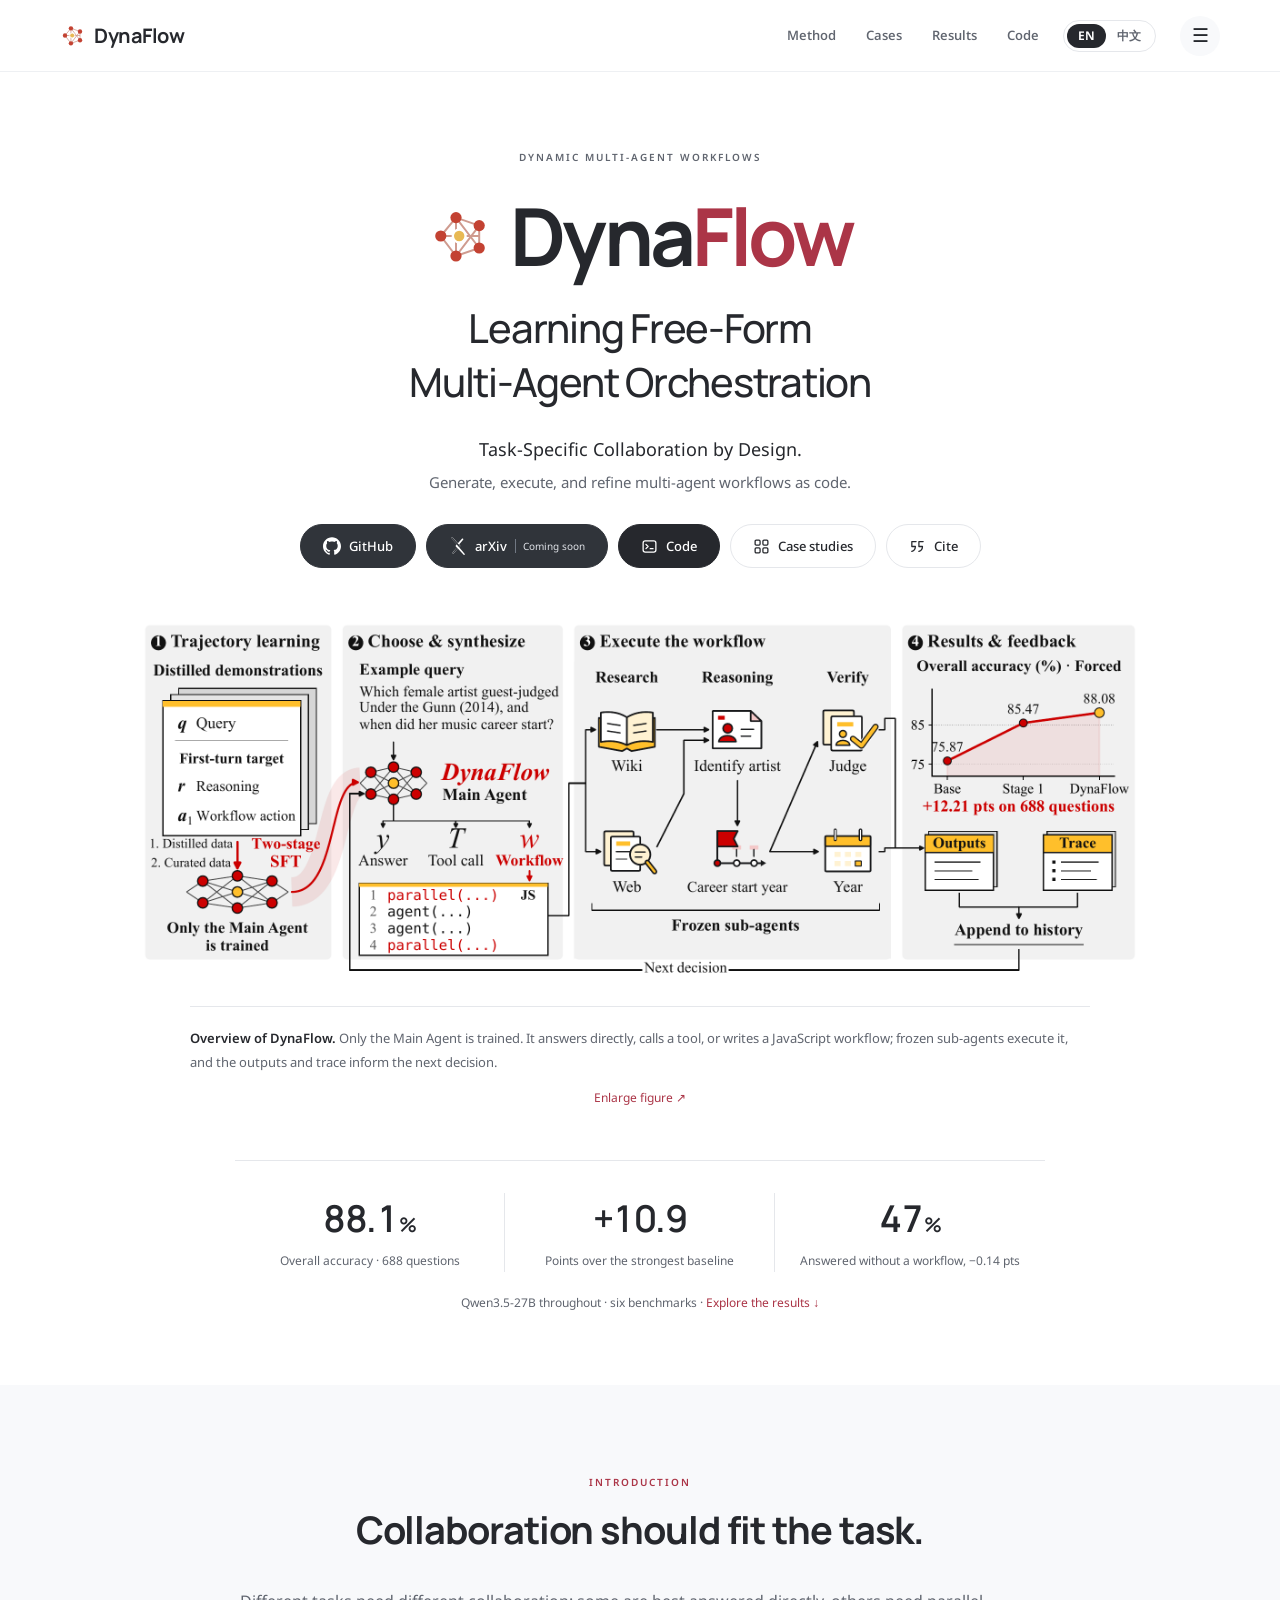
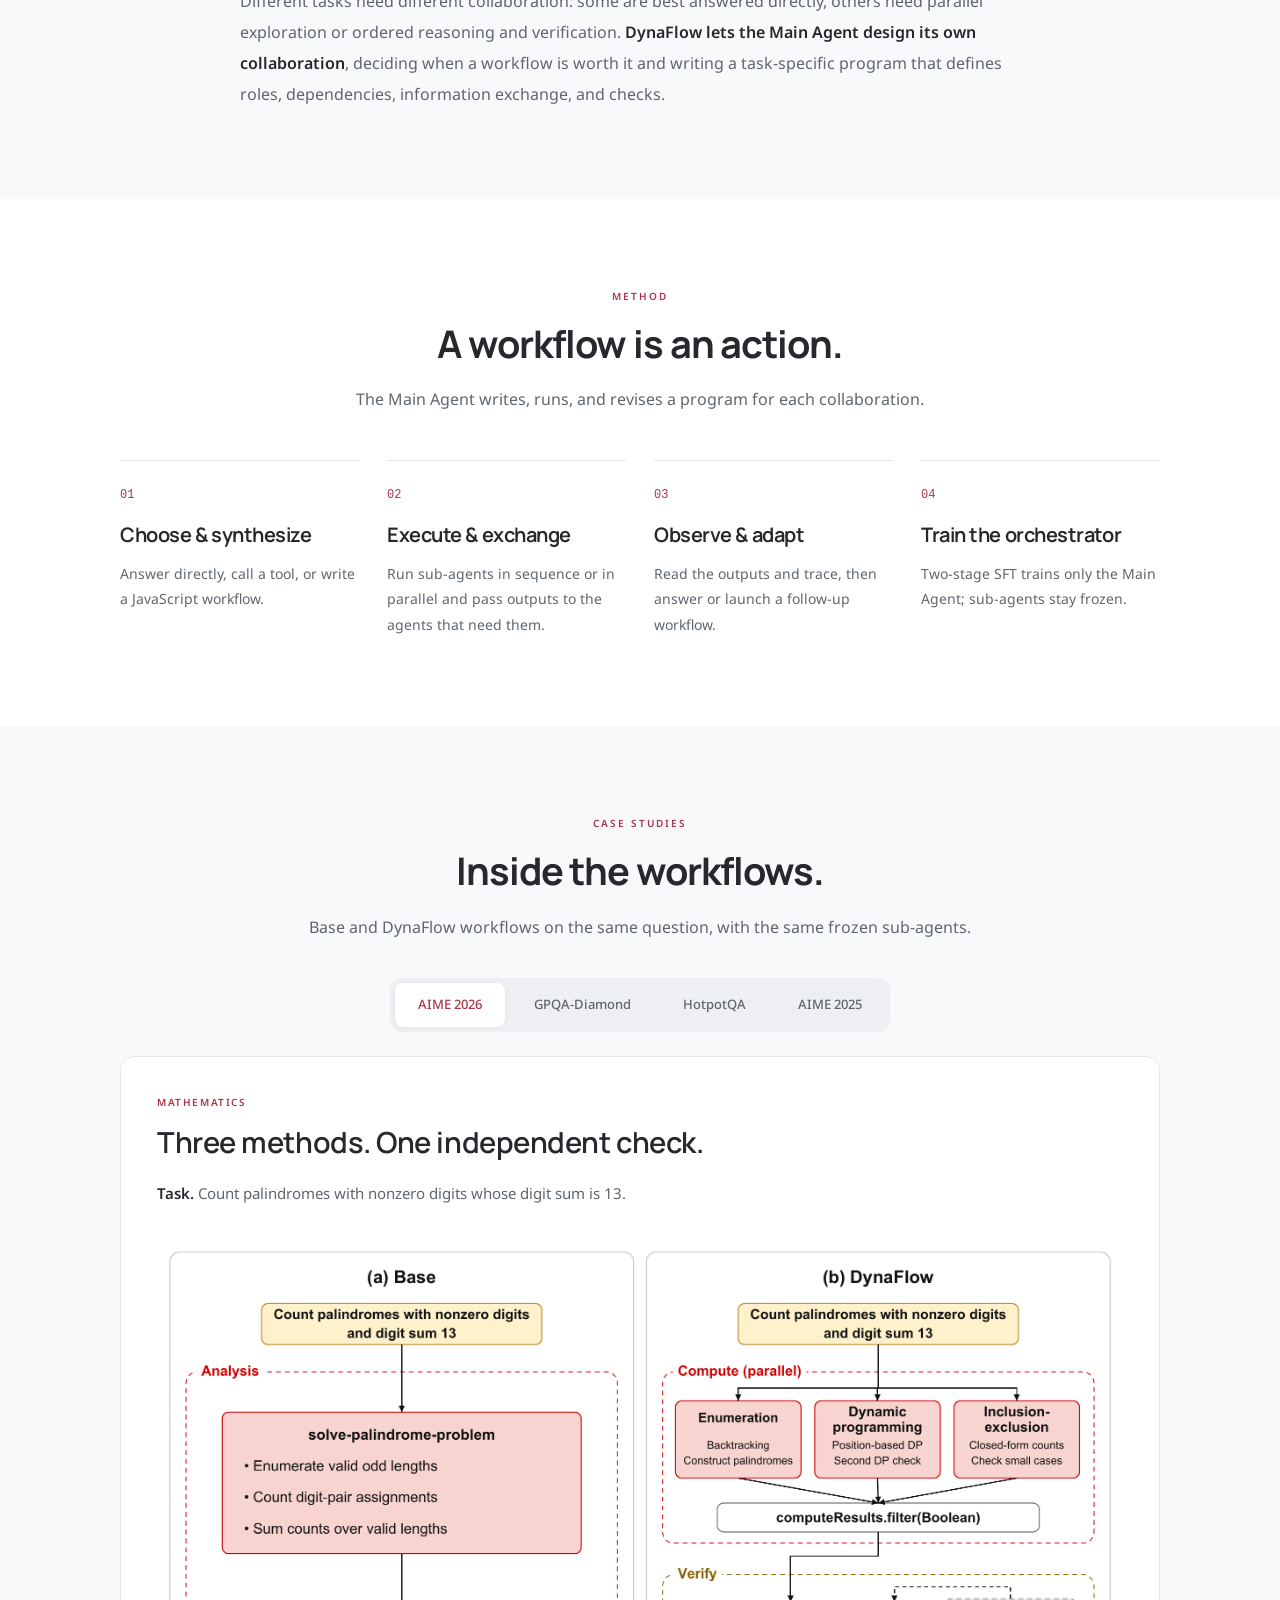
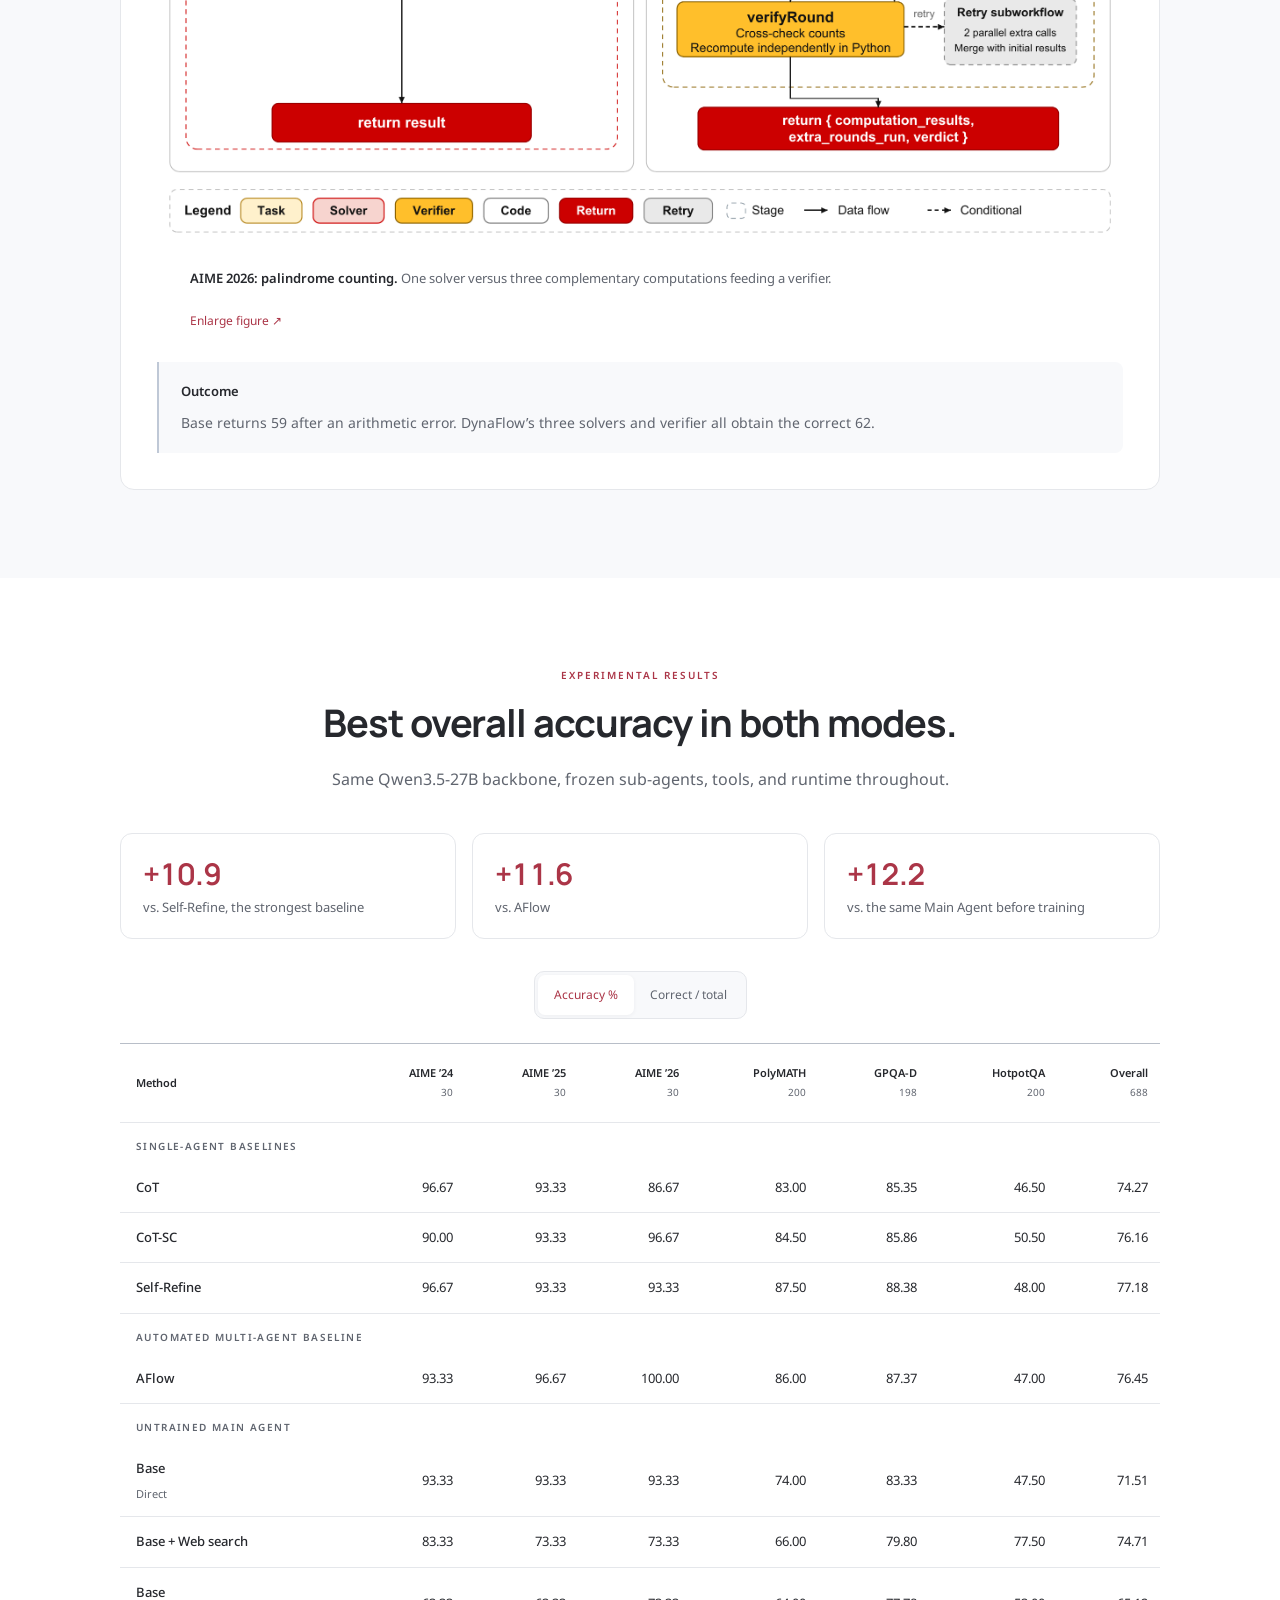
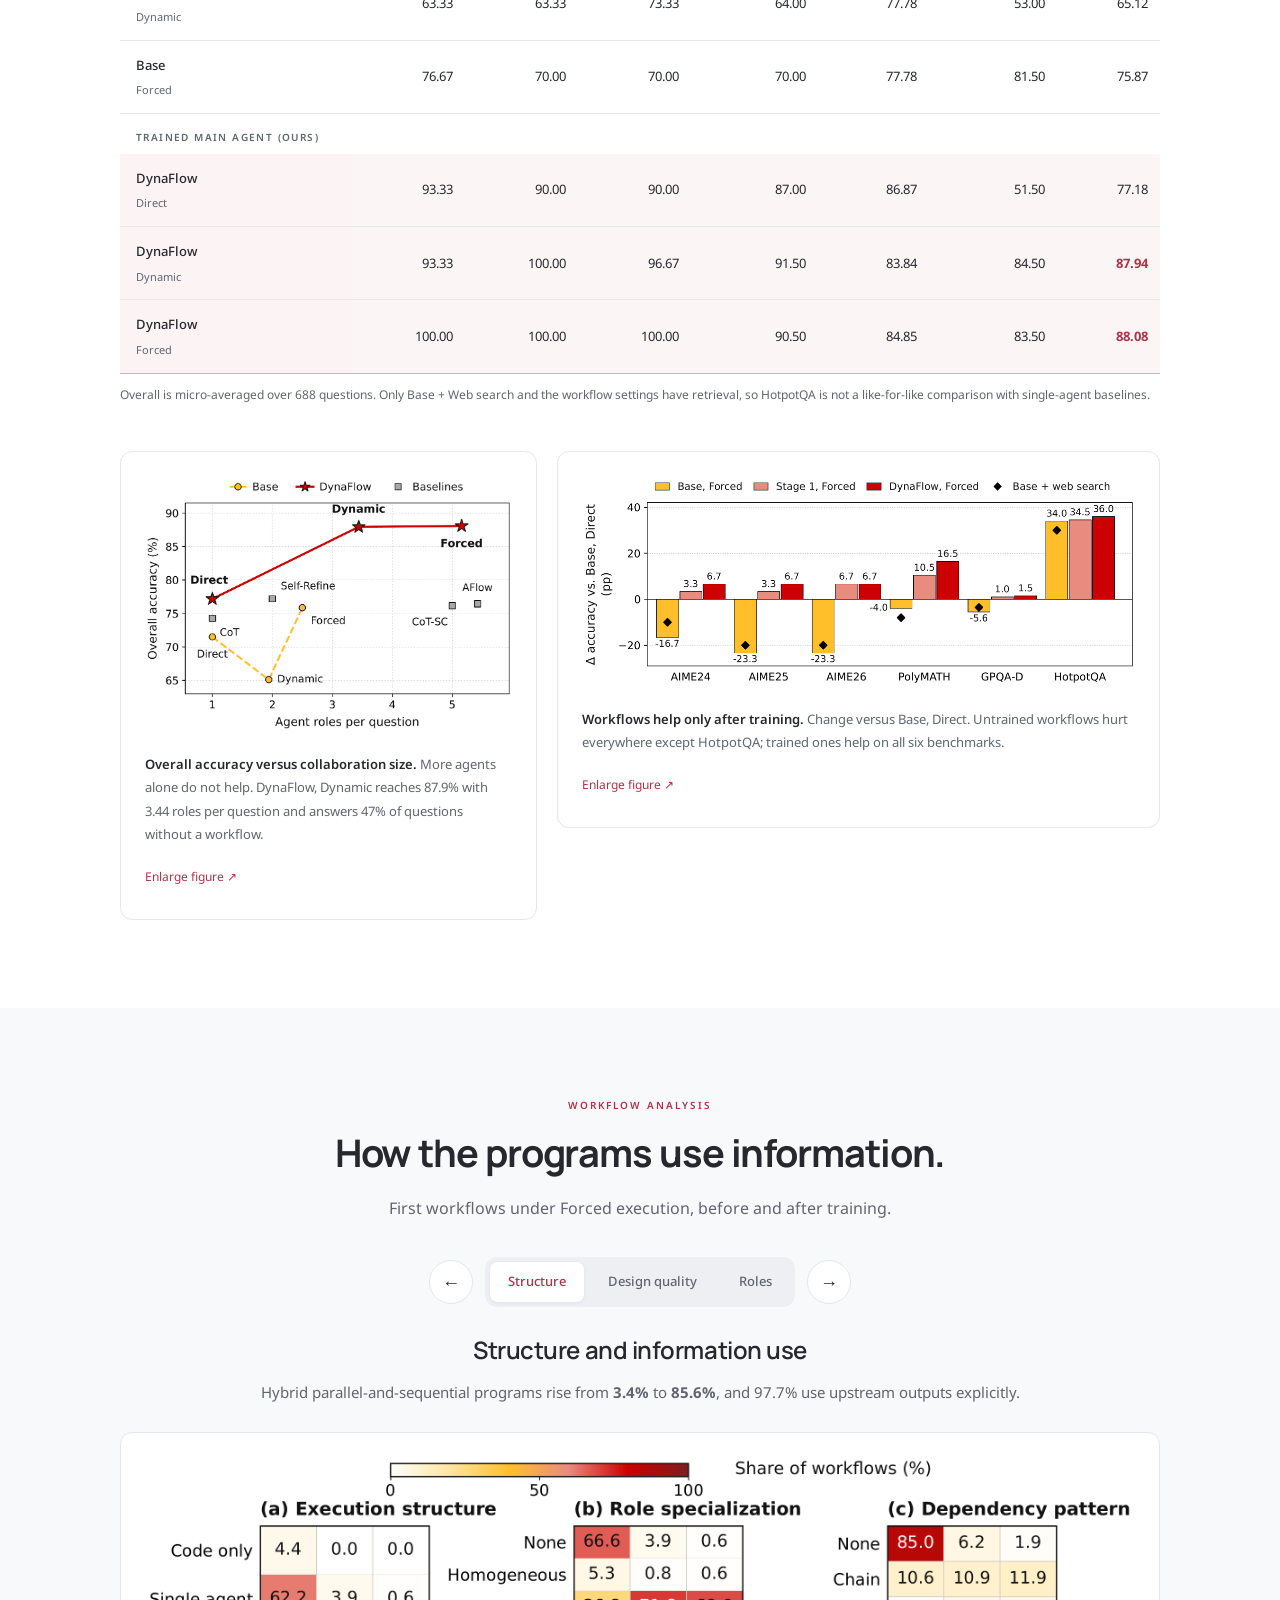
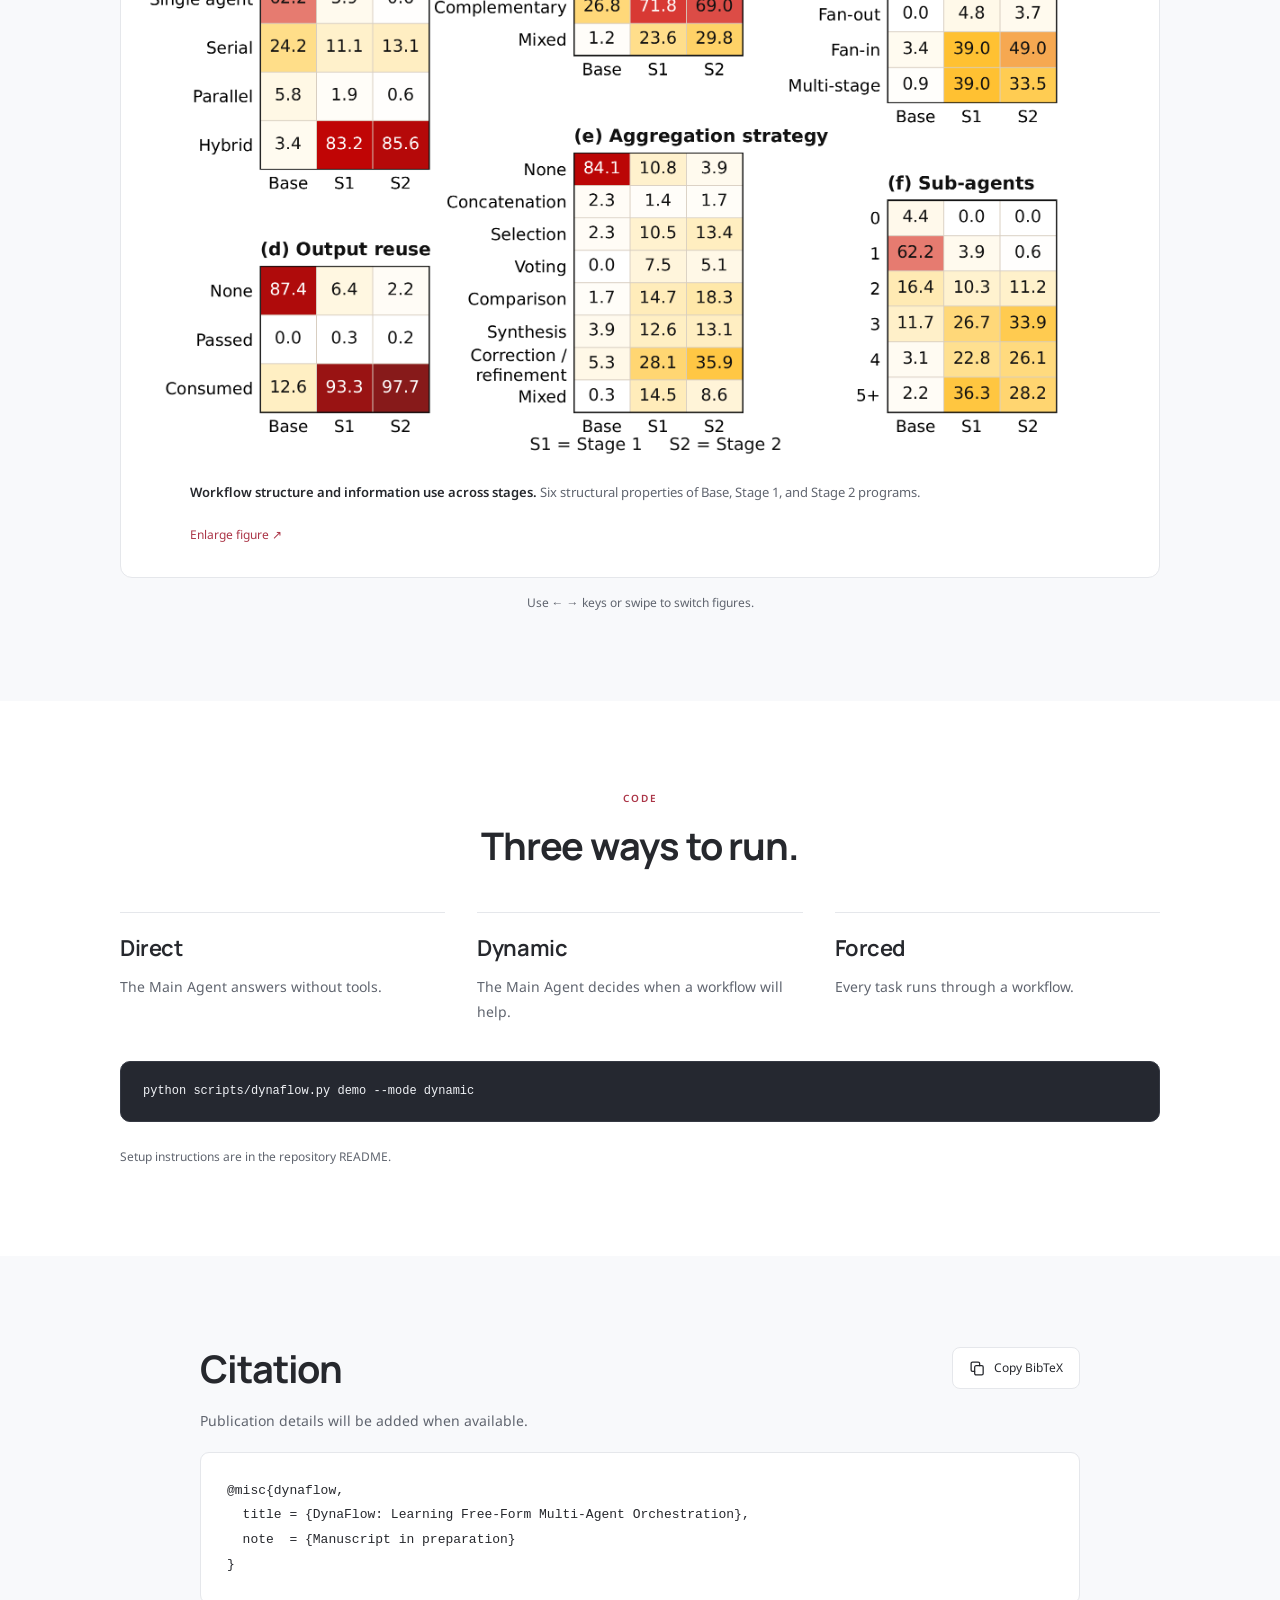
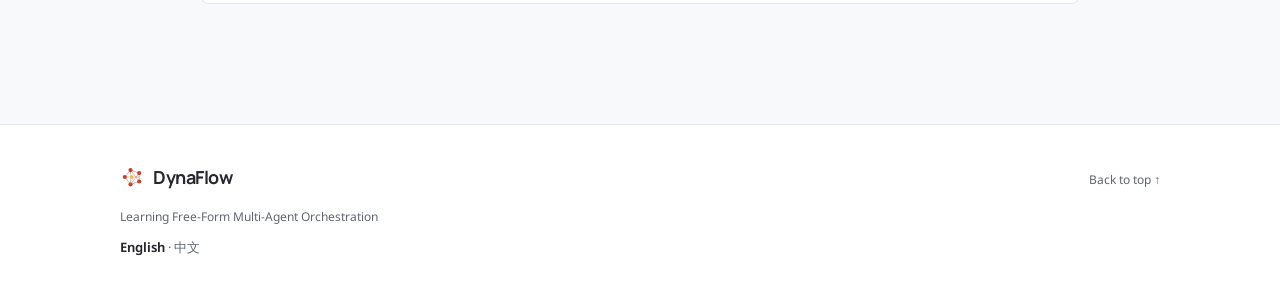
==== index.html @ 43c9ce77 "Publish DynaFlow project website" ====
<!doctype html>
<html lang="en">
<head>
  <meta charset="utf-8">
  <meta name="viewport" content="width=device-width,initial-scale=1">
  <meta name="description" content="DynaFlow: Learning Free-Form Multi-Agent Orchestration. Runtime and evaluation code for a main agent that writes and executes task-specific multi-agent workflows.">
  <meta name="theme-color" content="#ffffff">
  <meta property="og:title" content="DynaFlow: Learning Free-Form Multi-Agent Orchestration">
  <meta property="og:description" content="A Main Agent that learns when and how to write multi-agent workflows as code. 88.1% on six benchmarks with Qwen3.5-27B, +10.9 points over the strongest baseline.">
  <meta property="og:type" content="website">
  <meta property="og:url" content="https://amiya-special.github.io/DynaFlow-website/">
  <meta property="og:image" content="https://amiya-special.github.io/DynaFlow-website/assets/og-cover.png">
  <meta name="twitter:card" content="summary_large_image">
  <link rel="alternate" hreflang="en" href="index.html">
  <link rel="alternate" hreflang="zh-CN" href="zh.html">
  <title>DynaFlow · Learning Free-Form Multi-Agent Orchestration</title>
  <link rel="icon" type="image/svg+xml" href="assets/logo.svg">
  <link rel="stylesheet" href="assets/fonts/local-fonts.css">
  <link rel="stylesheet" href="assets/style.css">
  <link rel="stylesheet" href="assets/editorial.css">
  <script defer src="assets/config.js"></script>
  <script defer src="assets/app.js"></script>
</head>
<body>
  <a class="skip-link" href="#introduction">Skip to content</a>
  <header class="topbar">
    <a class="wordmark" href="#top"><img src="assets/logo.svg" alt="" width="25" height="25">DynaFlow</a>
    <nav aria-label="Main navigation"><a href="#method">Method</a><a href="#cases">Cases</a><a href="#results">Results</a><a href="#code">Code</a></nav>
    <div class="lang-toggle" role="group" aria-label="Language"><a href="index.html" lang="en" hreflang="en" aria-current="page" data-lang-link>EN</a><a href="zh.html" lang="zh-CN" hreflang="zh-CN" data-lang-link>中文</a></div>
    <button class="menu-button" id="menu-toggle" aria-label="Open table of contents" aria-controls="contents" aria-expanded="false">☰</button>
  </header>
  <dialog id="contents" aria-labelledby="contents-title"><div class="dialog-head"><h2 id="contents-title">On this page</h2><button class="close-button" id="menu-close" aria-label="Close table of contents">×</button></div><nav aria-label="Table of contents"><a href="#introduction">Introduction</a><a href="#method">DynaFlow framework</a><a href="#cases">Case studies</a><a href="#results">Experimental results</a><a href="#analysis">Workflow analysis</a><a href="#code">Code</a><a href="#citation" data-citation-link>Citation</a><a href="zh.html" lang="zh-CN" hreflang="zh-CN" data-lang-link>中文版</a></nav></dialog>
  <main id="top">
    <section class="hero container">
      <div class="eyebrow">DYNAMIC MULTI-AGENT WORKFLOWS</div>
      <h1><img src="assets/logo.svg" alt="" width="80" height="80"><span>Dyna<span class="accent">Flow</span></span></h1>
      <h2 class="subtitle" id="project-subtitle">Learning Free-Form<br>Multi-Agent Orchestration</h2>
      <p class="authors" id="project-authors" hidden></p>
      <p class="affiliations" id="project-affiliations" hidden></p>
      <p class="hero-summary">Task-Specific Collaboration by Design.<br><span>Generate, execute, and refine multi-agent workflows as code.</span></p>
      <div class="resource-links" aria-label="Project resources">
        <a class="resource resource-public" data-resource="github" href="https://github.com/amiya-special/Dynaflow" target="_blank" rel="noopener noreferrer"><svg class="resource-icon brand-icon" viewBox="0 0 24 24" fill="currentColor" aria-hidden="true" focusable="false"><path d="M12 .297c-6.63 0-12 5.373-12 12 0 5.303 3.438 9.8 8.205 11.385.6.113.82-.258.82-.577 0-.285-.01-1.04-.015-2.04-3.338.724-4.042-1.61-4.042-1.61C4.422 18.07 3.633 17.7 3.633 17.7c-1.087-.744.084-.729.084-.729 1.205.084 1.838 1.236 1.838 1.236 1.07 1.835 2.809 1.305 3.495.998.108-.776.417-1.305.76-1.605-2.665-.3-5.466-1.332-5.466-5.93 0-1.31.465-2.38 1.235-3.22-.135-.303-.54-1.523.105-3.176 0 0 1.005-.322 3.3 1.23.96-.267 1.98-.399 3-.405 1.02.006 2.04.138 3 .405 2.28-1.552 3.285-1.23 3.285-1.23.645 1.653.24 2.873.12 3.176.765.84 1.23 1.91 1.23 3.22 0 4.61-2.805 5.625-5.475 5.92.42.36.81 1.096.81 2.22 0 1.606-.015 2.896-.015 3.286 0 .315.21.69.825.57C20.565 22.092 24 17.592 24 12.297c0-6.627-5.373-12-12-12"/></svg> GitHub</a>
        <a class="resource resource-public" data-resource="arxiv" role="link" aria-disabled="true"><svg class="resource-icon brand-icon" viewBox="0 0 24 24" fill="currentColor" aria-hidden="true" focusable="false"><path d="M3.8423 0a1.0037 1.0037 0 0 0-.922.6078c-.1536.3687-.0438.6275.2938 1.1113l6.9185 8.3597-1.0223 1.1058a1.0393 1.0393 0 0 0 .003 1.4229l1.2292 1.3135-5.4391 6.4444c-.2803.299-.4538.823-.2971 1.1986a1.0253 1.0253 0 0 0 .9585.635.9133.9133 0 0 0 .6891-.3405l5.783-6.126 7.4902 8.0051a.8527.8527 0 0 0 .6835.2597.9575.9575 0 0 0 .8777-.6138c.1577-.377-.017-.7502-.306-1.1407l-7.0518-8.3418 1.0632-1.13a.9626.9626 0 0 0 .0089-1.3165L4.6336.4639s-.3733-.4535-.768-.463zm0 .272h.0166c.2179.0052.4874.2715.5644.3639l.005.006.0052.0055 10.169 10.9905a.6915.6915 0 0 1-.0072.945l-1.0666 1.133-1.4982-1.7724-8.5994-10.39c-.3286-.472-.352-.6183-.2592-.841a.7307.7307 0 0 1 .6704-.4401Zm14.341 1.5701a.877.877 0 0 0-.6554.2418l-5.6962 6.1584 1.6944 1.8319 5.3089-6.5138c.3251-.4335.479-.6603.3247-1.0292a1.1205 1.1205 0 0 0-.9763-.689zm-7.6557 12.2823 1.3186 1.4135-5.7864 6.1295a.6494.6494 0 0 1-.4959.26.7516.7516 0 0 1-.706-.4669c-.1119-.2682.0359-.6864.2442-.9083l.0051-.0055.0047-.0055z"/></svg> arXiv <small>Coming soon</small></a>
        <a class="resource resource-primary" href="#code"><svg class="resource-icon " viewBox="0 0 24 24" fill="none" stroke="currentColor" stroke-width="1.8" stroke-linecap="round" stroke-linejoin="round" aria-hidden="true" focusable="false"><rect x="3" y="4" width="18" height="16" rx="3"/><path d="m7 9 3 3-3 3m6 0h4"/></svg> Code</a>
        <a class="resource" href="#cases"><svg class="resource-icon " viewBox="0 0 24 24" fill="none" stroke="currentColor" stroke-width="1.8" stroke-linecap="round" stroke-linejoin="round" aria-hidden="true" focusable="false"><rect x="3" y="3" width="7" height="7" rx="1.5"/><rect x="14" y="3" width="7" height="7" rx="1.5"/><rect x="3" y="14" width="7" height="7" rx="1.5"/><rect x="14" y="14" width="7" height="7" rx="1.5"/></svg> Case studies</a>
        <a class="resource" href="#citation" data-citation-link><svg class="resource-icon " viewBox="0 0 24 24" fill="none" stroke="currentColor" stroke-width="1.8" stroke-linecap="round" stroke-linejoin="round" aria-hidden="true" focusable="false"><path d="M10 5H4v7h5c0 4-2 6-5 7m16-14h-6v7h5c0 4-2 6-5 7"/></svg> Cite</a>
      </div>
      <figure class="paper-figure hero-paper-figure">
          <a class="figure-open" href="assets/paper/fig2-overview.png" data-figure-zoom aria-label="Enlarge figure: Overview of DynaFlow"><img src="assets/paper/fig2-overview.png" width="2200" height="792" loading="eager" decoding="async" alt="DynaFlow overview in four panels: trajectory learning with two-stage SFT, the Main Agent choosing an answer, tool call or JavaScript workflow, frozen sub-agents executing research, reasoning and verification, and results feeding back; Forced accuracy rises from 75.87 (Base) to 85.47 (Stage 1) and 88.08 (DynaFlow)."></a>
          <figcaption><strong>Overview of DynaFlow.</strong> Only the Main Agent is trained. It answers directly, calls a tool, or writes a JavaScript workflow; frozen sub-agents execute it, and the outputs and trace inform the next decision.</figcaption>
          <div class="figure-actions"><a href="assets/paper/fig2-overview.png" data-figure-zoom aria-label="Enlarge figure: Overview of DynaFlow">Enlarge figure ↗</a></div>
        </figure>
      <div class="metrics"><div><strong>88.1<span>%</span></strong><span>Overall accuracy · 688 questions</span></div><div><strong>+10.9</strong><span>Points over the strongest baseline</span></div><div><strong>47<span>%</span></strong><span>Answered without a workflow, −0.14 pts</span></div></div>
      <p class="metric-note">Qwen3.5-27B throughout · six benchmarks · <a href="#results">Explore the results ↓</a></p>
    </section>

    <section class="section tinted" id="introduction"><div class="prose container"><div class="section-kicker">INTRODUCTION</div><h2>Collaboration should fit the task.</h2><p>Different tasks need different collaboration: some are best answered directly, others need parallel exploration or ordered reasoning and verification. <strong>DynaFlow lets the Main Agent design its own collaboration</strong>, deciding when a workflow is worth it and writing a task-specific program that defines roles, dependencies, information exchange, and checks.</p></div></section>

    <section class="section container" id="method"><div class="section-kicker">METHOD</div><h2>A workflow is an action.</h2><p class="section-lead">The Main Agent writes, runs, and revises a program for each collaboration.</p><div class="method-grid"><article><span class="step-number">01</span><h3>Choose & synthesize</h3><p>Answer directly, call a tool, or write a JavaScript workflow.</p></article><article><span class="step-number">02</span><h3>Execute & exchange</h3><p>Run sub-agents in sequence or in parallel and pass outputs to the agents that need them.</p></article><article><span class="step-number">03</span><h3>Observe & adapt</h3><p>Read the outputs and trace, then answer or launch a follow-up workflow.</p></article><article><span class="step-number">04</span><h3>Train the orchestrator</h3><p>Two-stage SFT trains only the Main Agent; sub-agents stay frozen.</p></article></div>
      
      
    </section>



    <section class="section tinted" id="cases"><div class="container">
      <div class="section-kicker">CASE STUDIES</div>
      <h2>Inside the workflows.</h2>
      <p class="section-lead">Base and DynaFlow workflows on the same question, with the same frozen sub-agents.</p>
      <div class="case-tabs" role="tablist" aria-label="Recorded workflow cases" hidden><button id="tab-aime2026" role="tab" data-case="aime2026" aria-selected="true" aria-controls="case-aime2026" tabindex="0">AIME 2026</button><button id="tab-gpqa" role="tab" data-case="gpqa" aria-selected="false" aria-controls="case-gpqa" tabindex="-1">GPQA-Diamond</button><button id="tab-hotpotqa" role="tab" data-case="hotpotqa" aria-selected="false" aria-controls="case-hotpotqa" tabindex="-1">HotpotQA</button><button id="tab-aime2025" role="tab" data-case="aime2025" aria-selected="false" aria-controls="case-aime2025" tabindex="-1">AIME 2025</button></div>
        <article class="case-panel recorded-case" id="case-aime2026" role="tabpanel" aria-labelledby="tab-aime2026" tabindex="0">
          <div class="case-heading"><span class="case-label">MATHEMATICS</span></div>
          <h3>Three methods. One independent check.</h3>
          <p class="case-question"><strong>Task.</strong> Count palindromes with nonzero digits whose digit sum is 13.</p>
          <figure class="paper-figure">
          <a class="figure-open" href="assets/paper/case-aime2026.png" data-figure-zoom aria-label="Enlarge figure: AIME 2026: palindrome counting"><img src="assets/paper/case-aime2026.png" width="2200" height="1379" loading="lazy" decoding="async" alt="Base uses one palindrome solver; DynaFlow combines three parallel counting methods and a verifier."></a>
          <figcaption><strong>AIME 2026: palindrome counting.</strong> One solver versus three complementary computations feeding a verifier.</figcaption>
          <div class="figure-actions"><a href="assets/paper/case-aime2026.png" data-figure-zoom aria-label="Enlarge figure: AIME 2026: palindrome counting">Enlarge figure ↗</a></div>
        </figure>
          <p class="mobile-hint">Tap the figure to enlarge.</p>
          <div class="case-observation"><h4>Outcome</h4><p>Base returns 59 after an arithmetic error. DynaFlow’s three solvers and verifier all obtain the correct 62.</p></div>
          
        </article>
        <article class="case-panel recorded-case" id="case-gpqa" role="tabpanel" aria-labelledby="tab-gpqa" tabindex="0">
          <div class="case-heading"><span class="case-label">SCIENCE</span></div>
          <h3>Keep the evidence alongside the objections.</h3>
          <p class="case-question"><strong>Task.</strong> Identify the products of reactions A and B and choose the matching answer option.</p>
          <figure class="paper-figure">
          <a class="figure-open" href="assets/paper/case-gpqa.png" data-figure-zoom aria-label="Enlarge figure: GPQA-Diamond: reaction-product identification"><img src="assets/paper/case-gpqa.png" width="2200" height="1650" loading="lazy" decoding="async" alt="Four chemistry researchers, two checks and a decision agent, compared with two sequential Base calls."></a>
          <figcaption><strong>GPQA-Diamond: reaction-product identification.</strong> Research evidence and verification results both reach the decision agent.</figcaption>
          <div class="figure-actions"><a href="assets/paper/case-gpqa.png" data-figure-zoom aria-label="Enlarge figure: GPQA-Diamond: reaction-product identification">Enlarge figure ↗</a></div>
        </figure>
          <p class="mobile-hint">Tap the figure to enlarge.</p>
          <div class="case-observation"><h4>Outcome</h4><p>Base runs two unconnected analyses. DynaFlow’s checks challenge the first candidates, and the decision agent weighs research and objections together.</p></div>
        </article>
        <article class="case-panel recorded-case" id="case-hotpotqa" role="tabpanel" aria-labelledby="tab-hotpotqa" tabindex="0">
          <div class="case-heading"><span class="case-label">MULTI-HOP RETRIEVAL</span></div>
          <h3>Pass entities and sources to the next search.</h3>
          <p class="case-question"><strong>Task.</strong> Identify the person associated with an investment description, then retrieve the year requested by the question.</p>
          <figure class="paper-figure">
          <a class="figure-open" href="assets/paper/case-hotpotqa.png" data-figure-zoom aria-label="Enlarge figure: HotpotQA: person identification and year retrieval"><img src="assets/paper/case-hotpotqa.png" width="2200" height="1889" loading="lazy" decoding="async" alt="Three retrieval routes, candidate ranking, two resolution calls and two checks, with invalid outputs marked."></a>
          <figcaption><strong>HotpotQA: person identification and year retrieval.</strong> Candidate identification feeds targeted resolution; starred calls returned no valid output.</figcaption>
          <div class="figure-actions"><a href="assets/paper/case-hotpotqa.png" data-figure-zoom aria-label="Enlarge figure: HotpotQA: person identification and year retrieval">Enlarge figure ↗</a></div>
        </figure>
          <p class="mobile-hint">Tap the figure to enlarge.</p>
          <div class="case-observation"><h4>Outcome</h4><p>Base searches for firms and founding years. DynaFlow identifies candidate people first, then retrieves the year for each.</p></div>
        </article>
        <article class="case-panel recorded-case" id="case-aime2025" role="tabpanel" aria-labelledby="tab-aime2025" tabindex="0">
          <div class="case-heading"><span class="case-label">GEOMETRY</span></div>
          <h3>Connect optimization to independent audits.</h3>
          <p class="case-question"><strong>Task.</strong> Minimize the sum of distances to five pentagon vertices and recover m + n + p from the minimum m + n√p.</p>
          <figure class="paper-figure">
          <a class="figure-open" href="assets/paper/case-aime2025.png" data-figure-zoom aria-label="Enlarge figure: AIME 2025: geometric optimization"><img src="assets/paper/case-aime2025.png" width="2200" height="2219" loading="lazy" decoding="async" alt="Geometry reconstruction, parallel optimization, expression fitting, two audits and an unexecuted repair branch."></a>
          <figcaption><strong>AIME 2025: geometric optimization.</strong> Construction, parallel optimization, fitting, and audits linked by intermediate outputs.</figcaption>
          <div class="figure-actions"><a href="assets/paper/case-aime2025.png" data-figure-zoom aria-label="Enlarge figure: AIME 2025: geometric optimization">Enlarge figure ↗</a></div>
        </figure>
          <p class="mobile-hint">Tap the figure to enlarge.</p>
          <div class="case-observation"><h4>Outcome</h4><p>One optimizer fails and is filtered out; both audits confirm the fitted answer, so the repair branch never runs.</p></div>
        </article>
    </div></section>

    <section class="section container" id="results"><div class="section-kicker">EXPERIMENTAL RESULTS</div><h2>Best overall accuracy in both modes.</h2><p class="section-lead">Same Qwen3.5-27B backbone, frozen sub-agents, tools, and runtime throughout.</p>
      <div class="results-highlights"><div><strong>+10.9</strong><span>vs. Self-Refine, the strongest baseline</span></div><div><strong>+11.6</strong><span>vs. AFlow</span></div><div><strong>+12.2</strong><span>vs. the same Main Agent before training</span></div></div>
      <div class="results-toolbar"><div class="segmented" role="group" aria-label="Result display"><button data-format="percent" aria-pressed="true">Accuracy %</button><button data-format="count" aria-pressed="false">Correct / total</button></div></div><p class="mobile-hint table-hint">Swipe the table sideways to see all benchmarks.</p><div class="table-scroll" tabindex="0" aria-label="Results table; scroll horizontally on small screens"><table id="results-table"><caption class="visually-hidden">Main results. Overall is micro-averaged over all 688 questions; runs without a valid final answer count as incorrect.</caption><thead><tr><th scope="col">Method</th><th scope="col">AIME ’24<br><small>30</small></th><th scope="col">AIME ’25<br><small>30</small></th><th scope="col">AIME ’26<br><small>30</small></th><th scope="col">PolyMATH<br><small>200</small></th><th scope="col">GPQA-D<br><small>198</small></th><th scope="col">HotpotQA<br><small>200</small></th><th scope="col">Overall<br><small>688</small></th></tr></thead><tbody id="results-body">
        <tr class="group-row"><th scope="rowgroup" colspan="8"><span>Single-agent baselines</span></th></tr>
        <tr><th scope="row">CoT</th><td>96.67</td><td>93.33</td><td>86.67</td><td>83.00</td><td>85.35</td><td>46.50</td><td>74.27</td></tr>
        <tr><th scope="row">CoT-SC</th><td>90.00</td><td>93.33</td><td>96.67</td><td>84.50</td><td>85.86</td><td>50.50</td><td>76.16</td></tr>
        <tr><th scope="row">Self-Refine</th><td>96.67</td><td>93.33</td><td>93.33</td><td>87.50</td><td>88.38</td><td>48.00</td><td>77.18</td></tr>
        <tr class="group-row"><th scope="rowgroup" colspan="8"><span>Automated multi-agent baseline</span></th></tr>
        <tr><th scope="row">AFlow</th><td>93.33</td><td>96.67</td><td>100.00</td><td>86.00</td><td>87.37</td><td>47.00</td><td>76.45</td></tr>
        <tr class="group-row"><th scope="rowgroup" colspan="8"><span>Untrained Main Agent</span></th></tr>
        <tr><th scope="row">Base <small>Direct</small></th><td>93.33</td><td>93.33</td><td>93.33</td><td>74.00</td><td>83.33</td><td>47.50</td><td>71.51</td></tr>
        <tr><th scope="row">Base + Web search</th><td>83.33</td><td>73.33</td><td>73.33</td><td>66.00</td><td>79.80</td><td>77.50</td><td>74.71</td></tr>
        <tr><th scope="row">Base <small>Dynamic</small></th><td>63.33</td><td>63.33</td><td>73.33</td><td>64.00</td><td>77.78</td><td>53.00</td><td>65.12</td></tr>
        <tr><th scope="row">Base <small>Forced</small></th><td>76.67</td><td>70.00</td><td>70.00</td><td>70.00</td><td>77.78</td><td>81.50</td><td>75.87</td></tr>
        <tr class="group-row"><th scope="rowgroup" colspan="8"><span>Trained Main Agent (ours)</span></th></tr>
        <tr class="highlight subdued"><th scope="row">DynaFlow <small>Direct</small></th><td>93.33</td><td>90.00</td><td>90.00</td><td>87.00</td><td>86.87</td><td>51.50</td><td>77.18</td></tr>
        <tr class="highlight"><th scope="row">DynaFlow <small>Dynamic</small></th><td>93.33</td><td>100.00</td><td>96.67</td><td>91.50</td><td>83.84</td><td>84.50</td><td>87.94</td></tr>
        <tr class="highlight"><th scope="row">DynaFlow <small>Forced</small></th><td>100.00</td><td>100.00</td><td>100.00</td><td>90.50</td><td>84.85</td><td>83.50</td><td>88.08</td></tr>
      </tbody></table></div><p class="figure-note">Overall is micro-averaged over 688 questions. Only Base + Web search and the workflow settings have retrieval, so HotpotQA is not a like-for-like comparison with single-agent baselines.</p>
      <div class="results-figures">
        <figure class="paper-figure">
          <a class="figure-open" href="assets/paper/fig1-accuracy-vs-roles.png" data-figure-zoom aria-label="Enlarge figure: Overall accuracy versus collaboration size"><img src="assets/paper/fig1-accuracy-vs-roles.png" width="2200" height="1526" loading="lazy" decoding="async" alt="Line chart of overall accuracy against agent roles per question. DynaFlow rises from 77.2% (Direct, 1 role) to 87.9% (Dynamic, 3.44 roles) and 88.1% (Forced, about 5.2 roles); Base drops from 71.5% Direct to 65.1% Dynamic and reaches 75.9% Forced; baselines sit between 74% and 77%."></a>
          <figcaption><strong>Overall accuracy versus collaboration size.</strong> More agents alone do not help. DynaFlow, Dynamic reaches 87.9% with 3.44 roles per question and answers 47% of questions without a workflow.</figcaption>
          <div class="figure-actions"><a href="assets/paper/fig1-accuracy-vs-roles.png" data-figure-zoom aria-label="Enlarge figure: Overall accuracy versus collaboration size">Enlarge figure ↗</a></div>
        </figure>
        <figure class="paper-figure">
          <a class="figure-open" href="assets/paper/fig3-forced-vs-direct.png" data-figure-zoom aria-label="Enlarge figure: Workflows help only after training"><img src="assets/paper/fig3-forced-vs-direct.png" width="2200" height="834" loading="lazy" decoding="async" alt="Bar chart of accuracy change versus Base, Direct per benchmark for Base, Stage 1 and DynaFlow in Forced mode, with Base plus web search as diamonds. Base, Forced loses 4 to 23 points except on HotpotQA; Stage 1 and DynaFlow gain on all six."></a>
          <figcaption><strong>Workflows help only after training.</strong> Change versus Base, Direct. Untrained workflows hurt everywhere except HotpotQA; trained ones help on all six benchmarks.</figcaption>
          <div class="figure-actions"><a href="assets/paper/fig3-forced-vs-direct.png" data-figure-zoom aria-label="Enlarge figure: Workflows help only after training">Enlarge figure ↗</a></div>
        </figure>
      </div>
    </section>



    <section class="section tinted" id="analysis"><div class="container">
      <div class="section-kicker">WORKFLOW ANALYSIS</div>
      <h2>How the programs use information.</h2>
      <p class="section-lead">First workflows under Forced execution, before and after training.</p>
      <div class="carousel" data-carousel aria-roledescription="carousel" aria-label="Workflow analysis figures">
        <div class="carousel-controls" hidden>
          <button type="button" class="carousel-arrow" data-dir="-1" aria-label="Previous figure">←</button>
          <div class="carousel-tabs" role="group" aria-label="Choose a figure"><button type="button" data-slide="0" aria-controls="analysis-structure" aria-pressed="true">Structure</button><button type="button" data-slide="1" aria-controls="analysis-quality" aria-pressed="false">Design quality</button><button type="button" data-slide="2" aria-controls="analysis-roles" aria-pressed="false">Roles</button></div>
          <button type="button" class="carousel-arrow" data-dir="1" aria-label="Next figure">→</button>
        </div>
        <div class="carousel-track" tabindex="0" aria-live="polite">
      <div class="analysis-block carousel-slide" id="analysis-structure" role="group" aria-roledescription="slide" aria-label="1 of 3: Structure"><h3>Structure and information use</h3><p>Hybrid parallel-and-sequential programs rise from <strong>3.4%</strong> to <strong>85.6%</strong>, and 97.7% use upstream outputs explicitly.</p>
<figure class="paper-figure">
          <a class="figure-open" href="assets/paper/fig5-workflow-structure.png" data-figure-zoom aria-label="Enlarge figure: Workflow structure and information use across stages"><img src="assets/paper/fig5-workflow-structure.png" width="2200" height="1339" loading="lazy" decoding="async" alt="Six heatmaps comparing Base, Stage 1 and Stage 2 workflow programs on execution structure, role specialization, dependency pattern, output reuse, aggregation strategy and sub-agent count."></a>
          <figcaption><strong>Workflow structure and information use across stages.</strong> Six structural properties of Base, Stage 1, and Stage 2 programs.</figcaption>
          <div class="figure-actions"><a href="assets/paper/fig5-workflow-structure.png" data-figure-zoom aria-label="Enlarge figure: Workflow structure and information use across stages">Enlarge figure ↗</a></div>
        </figure>
      </div><div class="analysis-block carousel-slide" id="analysis-quality" role="group" aria-roledescription="slide" aria-label="2 of 3: Design quality"><h3>Workflow design quality</h3><p>Stage 2 curation halves major information-flow defects (1.9% → 0.9%) while using fewer sub-agents.</p>
<figure class="paper-figure">
          <a class="figure-open" href="assets/paper/fig4-design-quality.png" data-figure-zoom aria-label="Enlarge figure: Workflow design quality"><img src="assets/paper/fig4-design-quality.png" width="2200" height="1077" loading="lazy" decoding="async" alt="Stacked bars of judge scores for Base, Stage 1 and Stage 2 on task consistency, decomposition appropriateness, logical continuity and information-flow correctness."></a>
          <figcaption><strong>Workflow design quality.</strong> Judge scores: 0 = major defect, 1 = minor weakness, 2 = no defect.</figcaption>
          <div class="figure-actions"><a href="assets/paper/fig4-design-quality.png" data-figure-zoom aria-label="Enlarge figure: Workflow design quality">Enlarge figure ↗</a></div>
        </figure>
      </div><div class="analysis-block carousel-slide" id="analysis-roles" role="group" aria-roledescription="slide" aria-label="3 of 3: Roles"><h3>Roles adapt to the task</h3><p>Solvers and verifiers dominate math; researchers make up 59.6% of HotpotQA sub-agents.</p>
<figure class="paper-figure">
          <a class="figure-open" href="assets/paper/fig6-role-allocation.png" data-figure-zoom aria-label="Enlarge figure: Task-specific role allocation"><img src="assets/paper/fig6-role-allocation.png" width="2200" height="652" loading="lazy" decoding="async" alt="Four pie charts of sub-agent roles: AIME 49.7% solver and 43.9% verifier; PolyMATH 46.8% solver and 43.3% verifier; GPQA-Diamond 41.6% solver, 34.6% verifier, 15.7% researcher; HotpotQA 59.6% researcher and 33.2% verifier."></a>
          <figcaption><strong>Task-specific role allocation.</strong> Share of executed sub-agent nodes by role; AIME years pooled.</figcaption>
          <div class="figure-actions"><a href="assets/paper/fig6-role-allocation.png" data-figure-zoom aria-label="Enlarge figure: Task-specific role allocation">Enlarge figure ↗</a></div>
        </figure>
      </div>
        </div>
        <p class="carousel-hint" hidden>Use ← → keys or swipe to switch figures.</p>
      </div>
    </div></section>

    <section class="section" id="code">
      <div class="container">
        <div class="section-kicker">CODE</div>
        <div class="runtime-heading"><h2>Three ways to run.</h2></div>
        <div class="runtime-modes">
          <article><h3>Direct</h3><p>The Main Agent answers without tools.</p></article>
          <article><h3>Dynamic</h3><p>The Main Agent decides when a workflow will help.</p></article>
          <article><h3>Forced</h3><p>Every task runs through a workflow.</p></article>
        </div>
        <div class="code-panel code-single"><pre tabindex="0" aria-label="Run command"><code>python scripts/dynaflow.py demo --mode dynamic</code></pre></div>
        <p class="runtime-note">Setup instructions are in the repository README.</p>
      </div>
    </section>

    <section class="section tinted citation-section" id="citation">
      <div class="container citation-inner">
        <div class="citation-heading"><h2>Citation</h2><button id="copy-citation" class="copy-button" type="button"><svg class="resource-icon " viewBox="0 0 24 24" fill="none" stroke="currentColor" stroke-width="1.8" stroke-linecap="round" stroke-linejoin="round" aria-hidden="true" focusable="false"><rect x="8" y="8" width="12" height="13" rx="2"/><path d="M15 8V5a2 2 0 0 0-2-2H5a2 2 0 0 0-2 2v9a2 2 0 0 0 2 2h3"/></svg> Copy BibTeX</button></div>
        <p class="citation-note">Publication details will be added when available.</p>
        <pre class="bibtex" tabindex="0" aria-label="BibTeX citation"><code id="citation-text">@misc{dynaflow,
  title = {DynaFlow: Learning Free-Form Multi-Agent Orchestration},
  note  = {Manuscript in preparation}
}</code></pre>
        <p id="copy-status" role="status" aria-live="polite"></p>
      </div>
    </section>
  </main>
  <dialog id="figure-viewer" aria-labelledby="figure-viewer-title">
    <div class="figure-viewer-header"><h2 id="figure-viewer-title">Paper figure</h2><div class="figure-viewer-controls"><button id="figure-scale" type="button" aria-pressed="false">Zoom to original</button><a id="figure-original" href="assets/paper/fig2-overview.png" target="_blank" rel="noopener">Open image ↗</a><button id="figure-close" class="close-button" type="button" aria-label="Close figure">×</button></div></div>
    <div class="figure-viewport" tabindex="0" aria-label="Enlarged paper figure; scroll to inspect details"><img id="figure-viewer-image" alt="" src="assets/paper/fig2-overview.png"></div>
    <p class="figure-viewer-hint">Use “Zoom to original” for small labels. Scroll to inspect; press Escape to close.</p>
  </dialog>
  <footer><div class="container"><a class="wordmark" href="#top"><img src="assets/logo.svg" alt="" width="24" height="24">DynaFlow</a><p>Learning Free-Form Multi-Agent Orchestration</p><p class="footer-lang"><a href="index.html" lang="en" hreflang="en" aria-current="page" data-lang-link>English</a> · <a href="zh.html" lang="zh-CN" hreflang="zh-CN" data-lang-link>中文</a></p><a class="back-top" href="#top">Back to top ↑</a></div></footer>
</body>
</html>
---- assets/fonts/local-fonts.css ----
/* Embedded for both file:// and HTTP previews. SIL Open Font Licenses are in this directory. */
@font-face { font-family: "Manrope"; src: url("manrope-latin.woff2") format("woff2"); font-style: normal; font-weight: 400 700; font-display: swap; }
@font-face { font-family: "Noto Sans"; src: url("noto-sans-latin.woff2") format("woff2"); font-style: normal; font-weight: 400 700; font-display: swap; }
---- assets/style.css ----
:root {
  --ink:#222a35;
  --muted:#68717d;
  --accent:#c34232;
  --accent-light:#fbefec;
  --line:#e5e7eb;
  --paper:#f8f9fa;
  --blue:#31516e;
  --radius:14px}
* {
  box-sizing:border-box}
html {
  scroll-behavior:smooth;
  scroll-padding-top:90px}
body {
  margin:0;
  color:var(--ink);
  background:#fff;
  font-family:Inter,"Segoe UI",Arial,sans-serif;
  font-size:16px;
  line-height:1.7;
  -webkit-font-smoothing:antialiased}
a {
  color:inherit;
  text-decoration:none}
button {
  font:inherit;
  cursor:pointer}
button,a {
  -webkit-tap-highlight-color:transparent}
a:focus-visible,button:focus-visible,summary:focus-visible,[tabindex]:focus-visible {
  outline:3px solid #c34232;
  outline-offset:5px}
button {
  color:inherit}
img {
  max-width:100%;
  height:auto}
h1,h2,h3,p,figure {
  margin:0}
h2 {
  font-size:36px;
  line-height:1.23;
  letter-spacing:-1.1px;
  font-weight:650}
h3 {
  font-size:20px;
  line-height:1.4;
  letter-spacing:-.35px}
p {
  color:#53606c}
.container {
  width:min(1060px,calc(100% - 64px));
  margin-inline:auto}
.topbar {
  height:70px;
  display:flex;
  align-items:center;
  justify-content:space-between;
  border-bottom:1px solid #eef0f2;
  padding:0 5%;
  gap:24px}
.wordmark {
  display:inline-flex;
  align-items:center;
  gap:9px;
  font-size:18px;
  font-weight:750;
  letter-spacing:-.5px}
.topbar nav {
  display:flex;
  gap:32px;
  margin-left:auto;
  font-size:13px;
  font-weight:550}
.topbar nav a:hover,.text-link:hover {
  color:var(--accent)}
.menu-button {
  border:1px solid var(--line);
  background:#fff;
  border-radius:7px;
  width:34px;
  height:34px;
  line-height:1}
.hero {
  text-align:center;
  padding-top:60px;
  padding-bottom:45px}
.eyebrow {
  font-size:10px;
  letter-spacing:1.7px;
  font-weight:650;
  display:flex;
  justify-content:center;
  align-items:center;
  gap:10px;
  color:#737b86}
.status-dot {
  width:6px;
  height:6px;
  background:var(--accent);
  border-radius:50%}
.eyebrow-divider {
  color:#c7ccd2;
  margin:0 3px}
h1 {
  display:flex;
  align-items:center;
  justify-content:center;
  gap:18px;
  font-size:78px;
  line-height:1.15;
  letter-spacing:-4px;
  margin:25px 0 12px;
  font-weight:750}
h1 img {
  width:72px}
.accent {
  color:var(--accent)}
.subtitle {
  font-size:36px;
  font-weight:500;
  letter-spacing:-1.2px;
  line-height:1.3}
.authors {
  margin-top:25px;
  font-size:17px;
  color:var(--blue)}
.affiliations {
  font-size:14px;
  margin-top:3px;
  color:#9298a0}
.resource-links {
  display:flex;
  flex-wrap:wrap;
  justify-content:center;
  gap:9px;
  margin-top:26px}
.resource {
  display:inline-flex;
  align-items:center;
  gap:8px;
  padding:8px 18px;
  background:#2c323a;
  color:white;
  border-radius:30px;
  font-size:13px;
  line-height:1.4;
  transition:background .15s}
.resource[href]:hover {
  background:var(--accent)}
.resource[aria-disabled=true] {
  background:#3e434b;
  color:#eee;
  cursor:default}
.resource small {
  font-size:9px;
  color:#ccd0d6;
  border-left:1px solid #6a7078;
  padding-left:7px}
.hero-summary {
  font-size:17px;
  line-height:1.75;
  max-width:700px;
  margin:32px auto 0}
.hero-summary strong {
  font-weight:550;
  color:#364452}
.teaser {
  margin-top:42px;
  border:1px solid var(--line);
  border-radius:16px;
  padding:22px 30px 20px;
  text-align:left;
  background:linear-gradient(130deg,#fff 60%,#fdf9f8)}
.figure-label {
  display:flex;
  justify-content:space-between;
  gap:16px;
  font-size:10px;
  letter-spacing:1.3px;
  color:#8c939b}
.figure-label span:first-child {
  color:var(--accent);
  font-weight:700}
.figure-label span:last-child {
  letter-spacing:.2px}
.flow-diagram {
  display:grid;
  grid-template-columns:1fr 28px 1.3fr 28px 1.65fr;
  gap:20px;
  align-items:center;
  padding:26px 10px 18px}
.flow-query {
  border:1px solid #dce1e7;
  border-radius:9px;
  padding:18px;
  text-align:left;
  background:#fff}
.small-label {
  display:block;
  color:#87919a;
  font-size:9px;
  letter-spacing:1.5px}
.flow-query strong {
  font-size:14px;
  display:block;
  margin-top:5px}
.query-line {
  display:block;
  height:4px;
  background:#e5e9ee;
  width:95%;
  margin-top:15px;
  border-radius:4px}
.query-line.short {
  width:62%;
  margin-top:8px}
.flow-arrow {
  color:#a5aeb7;
  font-size:26px}
.flow-main {
  display:flex;
  flex-direction:column;
  align-items:center;
  padding:20px 8px;
  border:1px solid #e2b2a9;
  background:#fff7f4;
  border-radius:12px;
  box-shadow:0 5px 20px #c3423208}
.flow-main strong {
  font-size:18px;
  margin-top:7px}
.flow-main>span {
  font-size:10px;
  margin-top:3px;
  color:#8c706b}
.flow-main em {
  font-style:normal;
  font-size:8px;
  letter-spacing:1.2px;
  color:var(--accent);
  margin-top:14px;
  background:#f9e6df;
  border-radius:4px;
  padding:3px 9px}
.flow-actions {
  display:grid;
  gap:8px}
.action-simple {
  font-size:11px;
  padding:5px 13px;
  border:1px solid #e6e9ed;
  border-radius:6px;
  color:#7e8791;
  background:#fff}
.action-simple span {
  margin-right:7px}
.workflow-action {
  border:1px solid #b4c4d2;
  background:#f5f8fc;
  border-radius:9px;
  padding:10px 13px}
.workflow-title {
  font-size:11px;
  font-weight:650;
  color:#345471;
  display:flex;
  align-items:center;
  gap:7px}
.workflow-title code {
  margin-left:auto;
  font-size:8px;
  background:#e1eaf3;
  border-radius:3px;
  padding:0 5px}
.agent-graph {
  margin:12px auto 3px;
  max-width:220px;
  display:grid;
  grid-template-columns:1fr 1fr;
  gap:3px 12px;
  text-align:center}
.agent-node {
  border:1px solid #d1dce7;
  font-size:9px;
  padding:5px 6px;
  background:#fff;
  border-radius:4px}
.agent-node.verify {
  grid-column:1/3;
  justify-self:center;
  padding-inline:20px}
.graph-join {
  grid-column:1/3;
  font-size:11px;
  color:#9baec0;
  line-height:1}
.frozen-label {
  font-size:7px;
  letter-spacing:1.2px;
  color:#7b91a5;
  display:block;
  text-align:center;
  margin-top:6px}
.feedback {
  display:flex;
  align-items:center;
  gap:12px;
  margin:0 10px;
  color:#88939e;
  font-size:10px}
.feedback>span:first-child {
  font-size:24px;
  color:var(--accent)}
.feedback-line {
  flex:1;
  border-bottom:1px dashed #c8d0d7}
.teaser figcaption {
  font-size:12px;
  line-height:1.7;
  text-align:center;
  max-width:780px;
  margin:14px auto 0;
  color:#7d8690}
.metrics {
  display:grid;
  grid-template-columns:repeat(4,1fr);
  margin:32px auto 0;
  max-width:850px}
.metrics>div {
  border-right:1px solid var(--line);
  display:flex;
  flex-direction:column;
  gap:0}
.metrics>div:last-child {
  border:0}
.metrics strong {
  font-size:34px;
  letter-spacing:-1px;
  color:#303d49;
  font-weight:650}
.metrics strong span {
  font-size:19px;
  margin-left:2px}
.metrics>div>span {
  font-size:11px;
  color:#818b95}
.metric-note {
  font-size:10px;
  margin-top:16px;
  color:#949ca5}
.metric-note a {
  color:#63798f}
.section {
  padding-top:76px;
  padding-bottom:76px;
  scroll-margin-top:20px}
.tinted {
  background:var(--paper);
  border-top:1px solid #f0f1f3;
  border-bottom:1px solid #f0f1f3}
.section-kicker {
  font-size:10px;
  font-weight:700;
  letter-spacing:1.8px;
  color:var(--accent);
  margin-bottom:15px}
.prose {
  max-width:800px}
.prose h2 {
  margin-bottom:25px}
.prose>p {
  margin-top:18px;
  font-size:16px;
  line-height:1.85}
.prose strong {
  font-weight:600;
  color:#34414c}
.takeaway {
  border-left:3px solid var(--accent);
  padding:4px 0 4px 22px;
  margin-top:30px}
.takeaway>span {
  text-transform:uppercase;
  letter-spacing:1.4px;
  font-size:9px;
  color:var(--accent);
  font-weight:700}
.takeaway p {
  margin-top:6px;
  font-size:19px;
  line-height:1.6;
  color:#394653}
.section-lead {
  font-size:16px;
  margin-top:14px;
  max-width:730px}
.method-grid {
  display:grid;
  grid-template-columns:repeat(3,1fr);
  gap:32px;
  margin-top:38px}
.step-number {
  font-size:11px;
  color:var(--accent);
  display:block;
  margin-bottom:10px}
.method-grid h3 {
  font-size:18px}
.method-grid p {
  font-size:13px;
  margin-top:9px}
.code-panel {
  margin-top:32px;
  background:#242d38;
  border-radius:12px;
  overflow:hidden;
  color:#d8e4ee}
.code-header {
  display:flex;
  justify-content:space-between;
  align-items:center;
  padding:14px 20px;
  border-bottom:1px solid #3b4653;
  font-size:11px;
  color:#bac5d0}
.code-header>span:last-child {
  font-size:8px;
  letter-spacing:1px;
  color:#8f9aa6}
.code-dot {
  display:inline-block;
  width:6px;
  height:6px;
  background:#e2b56a;
  border-radius:50%;
  margin-right:7px}
pre {
  margin:0;
  font-family:"Cascadia Code",Consolas,monospace;
  overflow-x:auto;
  font-size:12px;
  line-height:1.8;
  tab-size:2}
.code-panel pre {
  padding:25px 30px}
.keyword {
  color:#e9b1a6}
.string {
  color:#c4d6b5}
.comment {
  color:#91a0af}
.figure-note {
  font-size:11px;
  color:#84909b;
  margin-top:14px;
  line-height:1.7}
.mode-explainer {
  display:grid;
  grid-template-columns:1fr 1fr;
  gap:32px;
  margin-top:35px}
.pill {
  font-size:9px;
  letter-spacing:1.2px;
  background:#eff2f5;
  color:#617181;
  padding:5px 9px;
  border-radius:4px}
.mode-explainer p {
  font-size:13px;
  margin-top:10px}
.results-toolbar {
  display:flex;
  justify-content:space-between;
  align-items:center;
  gap:16px;
  margin-top:30px;
  margin-bottom:20px}
.segmented {
  display:flex;
  border:1px solid var(--line);
  border-radius:7px;
  padding:3px;
  background:#f6f7f8}
.segmented button {
  border:0;
  background:transparent;
  padding:6px 12px;
  font-size:11px;
  color:#7c8590;
  border-radius:4px}
.segmented button[aria-pressed=true] {
  background:#fff;
  box-shadow:0 1px 4px #00000012;
  color:var(--ink)}
.version-label {
  font-size:9px;
  color:#85909a;
  letter-spacing:1px}
.version-label span {
  padding:0 6px}
.table-scroll {
  overflow-x:auto;
  border-top:2px solid #3d4954}
table {
  border-collapse:collapse;
  width:100%;
  font-variant-numeric:tabular-nums;
  font-size:12px;
  white-space:nowrap;
  text-align:right}
caption {
  caption-side:bottom;
  text-align:left;
  white-space:normal;
  color:#7a8691;
  font-size:10px;
  padding-top:12px}
th,td {
  padding:16px 12px;
  border-bottom:1px solid var(--line)}
thead th {
  font-weight:600;
  font-size:10px;
  line-height:1.5}
thead small {
  font-weight:400;
  color:#8b959e;
  font-size:9px}
th:first-child {
  text-align:left;
  padding-left:16px}
tbody th {
  font-size:12px;
  font-weight:500}
tbody th small {
  display:block;
  font-size:9px;
  color:#81909e;
  font-weight:400}
tbody tr.highlight {
  background:#fcf5f2}
tbody tr.highlight td:last-child {
  color:var(--accent);
  font-weight:750}
tbody tr:last-child td,tbody tr:last-child th {
  border-bottom:2px solid #3d4954}
.evaluation-notes {
  margin-top:25px;
  background:#f8f9fa;
  border:1px solid #eceef1;
  padding:16px 20px;
  border-radius:8px;
  font-size:12px}
.evaluation-notes summary {
  cursor:pointer;
  font-weight:600}
.evaluation-notes p {
  margin-top:12px;
  overflow-wrap:anywhere}
.evaluation-notes .text-link {
  display:inline-block;
  margin-top:12px}
.text-link {
  color:var(--accent);
  font-size:12px}
.case-tabs {
  display:flex;
  gap:4px;
  border-bottom:1px solid #dce1e6;
  margin-top:32px}
.case-tabs button {
  font-size:12px;
  background:none;
  border:0;
  border-bottom:2px solid transparent;
  padding:14px 18px;
  color:#7a8591}
.case-tabs button[aria-selected=true] {
  color:var(--accent);
  border-bottom-color:var(--accent)}
.case-panel {
  padding:30px;
  background:#fff;
  border:1px solid #e4e8ec;
  border-top:none;
  border-radius:0 0 10px 10px}
.case-label {
  font-size:8px;
  color:#95a0a9;
  letter-spacing:1px}
.case-panel h3 {
  margin-top:10px}
.case-panel p {
  font-size:13px;
  margin-top:9px;
  max-width:740px}
.case-graph {
  display:flex;
  align-items:center;
  justify-content:center;
  gap:18px;
  margin:25px 0 5px}
.case-graph span {
  background:#f1f5f9;
  border:1px solid #d6e0e8;
  padding:12px 18px;
  color:#4d667e;
  border-radius:6px;
  font-size:12px;
  text-align:center}
.case-graph b {
  font-weight:400;
  color:#98a6b4}
.analysis-figure {
  margin-top:28px;
  background:#fff;
  border:1px solid #e4e8ec;
  border-radius:10px;
  padding:22px}
.analysis-figure img {
  display:block;
  max-height:380px;
  width:100%;
  object-fit:contain}
.analysis-figure figcaption {
  font-size:11px;
  color:#84909b;
  text-align:center;
  margin-top:14px}
.analysis-figure figcaption a {
  color:#536e87}
.release-list {
  margin-top:30px}
.release-list>div {
  display:flex;
  align-items:center;
  gap:22px;
  border-top:1px solid var(--line);
  padding:21px 0}
.release-list>div:last-child {
  border-bottom:1px solid var(--line)}
.release-list>div>span {
  font-size:10px;
  color:#9aa2aa}
.release-list h3 {
  font-size:15px;
  font-weight:500}
.release-list a {
  margin-left:auto;
  flex-shrink:0}
.release-status {
  font-size:10px;
  color:#8a949e;
  background:#e9edf1;
  padding:3px 9px;
  border-radius:4px}
.release-status[href] {
  color:var(--accent);
  background:var(--accent-light)}
.citation-heading {
  display:flex;
  justify-content:space-between;
  align-items:center}
.copy-button {
  font-size:11px;
  padding:7px 17px;
  border-radius:6px;
  background:#fff;
  border:1px solid var(--line)}
.copy-button:hover {
  background:var(--paper)}
.bibtex {
  background:#f5f6f8;
  border:1px solid #e8ebef;
  border-radius:9px;
  padding:22px;
  margin-top:18px;
  color:#596774;
  font-size:12px}
.citation-section {
  padding-bottom:50px}
#copy-status {
  font-size:11px;
  min-height:20px;
  margin-top:8px}
footer {
  padding:36px 0;
  border-top:1px solid var(--line);
  background:#fafbfc}
footer .container {
  position:relative}
footer p {
  font-size:11px;
  margin-top:8px;
  color:#82909d}
.credit {
  font-size:10px}
footer a:hover {
  color:var(--accent)}
.back-top {
  position:absolute;
  right:0;
  top:8px;
  font-size:11px;
  color:#667c8f}
.skip-link {
  position:absolute;
  left:12px;
  top:-100px;
  z-index:100;
  background:#fff;
  padding:10px}
.skip-link:focus {
  top:8px}
dialog {
  border:1px solid var(--line);
  border-radius:14px;
  width:min(380px,calc(100% - 40px));
  padding:24px;
  box-shadow:0 20px 70px #15243630}
dialog::backdrop {
  background:#18212c55;
  backdrop-filter:blur(3px)}
.dialog-head {
  display:flex;
  justify-content:space-between;
  align-items:center;
  margin-bottom:15px}
.dialog-head h2 {
  font-size:20px;
  letter-spacing:-.3px}
.close-button {
  background:none;
  border:0;
  font-size:26px}
dialog nav {
  display:grid}
dialog nav a {
  font-size:13px;
  padding:11px 8px;
  border-radius:5px}
dialog nav a:hover {
  background:var(--paper);
  color:var(--accent)}

@media(min-width:1400px) {
  .hero {
  padding-top:70px}
}
@media(max-width:760px) {
  .container {
  width:calc(100% - 36px)}
.topbar {
  height:60px;
  padding:0 18px;
  gap:16px}
.topbar nav {
  gap:16px;
  font-size:11px}
.wordmark {
  font-size:16px}
.hero {
  padding-top:40px}
.eyebrow {
  font-size:8px;
  letter-spacing:1px}
h1 {
  font-size:57px;
  gap:10px;
  letter-spacing:-3px}
h1 img {
  width:52px}
.subtitle {
  font-size:27px}
.authors {
  font-size:15px}
.hero-summary {
  font-size:14px}
.resource {
  font-size:11px;
  padding:8px 12px}
.teaser {
  padding:17px 14px;
  margin-top:28px}
.figure-label {
  font-size:8px;
  letter-spacing:.7px}
.figure-label span:last-child {
  display:none}
.flow-diagram {
  grid-template-columns:1fr 20px 1.2fr;
  gap:9px;
  padding:22px 0 16px}
.flow-query {
  padding:14px 10px}
.flow-query strong {
  font-size:12px}
.flow-main {
  padding:15px 5px}
.flow-main strong {
  font-size:15px}
.flow-main>span {
  font-size:8px}
.flow-diagram>.flow-arrow:nth-of-type(2) {
  display:none}
.flow-actions {
  grid-column:1/4;
  grid-template-columns:1fr 1fr;
  margin-top:8px}
.workflow-action {
  grid-column:1/3}
.agent-graph {
  max-width:240px}
.flow-arrow {
  text-align:center;
  font-size:21px}
.feedback {
  font-size:8px;
  gap:7px;
  margin:0}
.feedback>span:last-child {
  max-width:85px}
.teaser figcaption {
  font-size:10px}
.metrics {
  grid-template-columns:1fr 1fr;
  row-gap:20px}
.metrics>div:nth-child(2) {
  border:0}
.metrics strong {
  font-size:30px}
.metric-note {
  font-size:9px}
.section {
  padding-top:50px;
  padding-bottom:50px}
h2 {
  font-size:28px}
.prose>p {
  font-size:14px}
.takeaway p {
  font-size:16px}
.section-lead {
  font-size:14px}
.method-grid {
  grid-template-columns:1fr;
  gap:23px;
  margin-top:26px}
.method-grid article {
  position:relative;
  padding-left:35px}
.step-number {
  position:absolute;
  left:0;
  top:3px}
.method-grid p {
  margin-top:5px}
.code-header {
  font-size:10px;
  padding:12px}
.code-header>span:last-child {
  display:none}
.code-panel pre {
  padding:20px 15px;
  font-size:10px}
.mode-explainer {
  gap:18px}
.mode-explainer p {
  font-size:12px}
.results-toolbar {
  align-items:flex-start;
  flex-direction:column;
  gap:12px}
.case-tabs {
  gap:0}
.case-tabs button {
  padding:12px 7px;
  font-size:10px;
  flex:1}
.case-panel {
  padding:20px}
.case-graph {
  flex-direction:column;
  gap:8px}
.case-graph b {
  transform:rotate(90deg)}
.case-graph span {
  width:100%;
  font-size:11px}
.case-label {
  font-size:7px}
.analysis-figure {
  padding:12px}
.release-list>div {
  gap:11px;
  align-items:flex-start}
.release-list h3 {
  font-size:12px;
  max-width:58%}
.release-list a {
  font-size:9px}
.bibtex {
  font-size:10px;
  padding:15px}
.back-top {
  position:static;
  display:inline-block;
  margin-top:18px}
.desktop-break {
  display:none}
}
@media(prefers-reduced-motion:reduce) {
  html {
  scroll-behavior:auto}
* {
  transition:none!important}
}

.analysis-figure img {
  max-height:none;
  max-width:820px;
  margin-inline:auto}
---- assets/editorial.css ----
/* Academic project page; fonts are self-hosted for offline use. */
:root {
  --ink: #26282d; --muted: #60656f; --accent: #ab3547; --accent-light: #fbf0f2;
  --line: #e5e7eb; --paper: #f8f9fb; --blue: #445873;
  --sans: "Noto Sans", "Segoe UI", Arial, sans-serif;
  --display: "Manrope", "Segoe UI", Arial, sans-serif;
  --mono: "Cascadia Code", "SFMono-Regular", Consolas, monospace;
}
html { scroll-padding-top: 88px; }
body { background: #fff; font-family: var(--sans); line-height: 1.8; }
[hidden] { display: none !important; }
p { color: var(--muted); }
h1, h2, h3, .wordmark { font-family: var(--display); }
h2 { font-size: clamp(28px, 3.3vw, 38px); line-height: 1.28; font-weight: 700; letter-spacing: -1.1px; text-wrap: balance; }
h3 { font-weight: 650; letter-spacing: -.45px; }
pre, code { font-family: var(--mono); }
a, button { transition: color .16s, background-color .16s, border-color .16s; }
a:focus-visible, button:focus-visible, summary:focus-visible, [tabindex]:focus-visible { outline: 3px solid var(--accent); outline-offset: 4px; }
.container { width: min(1040px, calc(100% - 80px)); }
.topbar { min-height: 72px; height: auto; padding: 12px max(28px, calc((100% - 1160px) / 2)); border-color: #eef0f3; }
.wordmark { font-size: 20px; font-weight: 700; }
.topbar nav { gap: 30px; font-size: 13px; color: var(--muted); }
.menu-button { height: 40px; width: 40px; border: 0; border-radius: 50%; background: var(--paper); font-size: 19px; }
.menu-button:hover { background: #eceef1; }
.hero { padding-top: 76px; padding-bottom: 72px; }
.eyebrow { font-size: 10px; letter-spacing: 2px; font-weight: 600; color: var(--muted); }
h1 { font-size: clamp(56px, 6.3vw, 80px); font-weight: 700; line-height: 1.12; letter-spacing: -3.8px; gap: 18px; margin: 25px 0 20px; }
h1 img { width: 64px; }
.subtitle { max-width: 800px; margin-inline: auto; font-size: clamp(28px, 3.2vw, 40px); font-weight: 500; line-height: 1.35; letter-spacing: -1.25px; }
.authors { font-size: 16px; margin-top: 24px; }
.affiliations { font-size: 14px; color: var(--muted); }
.hero-summary { margin: 24px auto 0; font-size: 18px; color: var(--ink); line-height: 1.8; }
.hero-summary span { font-size: 15px; color: var(--muted); }
.resource-links { gap: 10px; margin-top: 27px; }
.resource { min-height: 44px; padding: 11px 22px; border: 1px solid var(--line); border-radius: 999px; background: #fff; color: var(--ink); font-size: 13px; font-weight: 500; }
.resource[href]:hover { background: var(--accent-light); border-color: #dbb5bd; color: var(--accent); }
.resource-primary { order: -1; background: var(--ink); border-color: var(--ink); color: #fff; }
.resource-primary[href]:hover { color: #fff; background: var(--accent); border-color: var(--accent); }
.resource-public, .resource-public[aria-disabled=true] { order: -2; background: #30343a; border-color: #30343a; color: #fff; }
.resource-public small { font-size: 10px; color: #e0e3e8; border-color: #717883; font-weight: 400; }
.resource-public[aria-disabled=true] { cursor: default; }
.resource-public[href]:hover { background: var(--accent); border-color: var(--accent); color: #fff; }
.resource-icon { display: block; width: 17px; height: 17px; flex: 0 0 17px; }
.brand-icon { width: 18px; height: 18px; flex-basis: 18px; }
.metrics { grid-template-columns: repeat(3, minmax(0, 1fr)); max-width: 810px; margin-top: 44px; padding-top: 32px; border-top: 1px solid var(--line); }
.metrics>div { gap: 5px; }
.metrics strong { font-family: var(--display); font-size: 37px; font-weight: 600; letter-spacing: -1.4px; color: var(--ink); font-variant-numeric: tabular-nums; line-height: 1.4; }
.metrics strong span { font-size: 20px; }
.metrics>div>span { font-size: 12px; color: var(--muted); }
.metric-note { margin-top: 20px; font-size: 12px; color: var(--muted); }
.metric-note a { color: var(--accent); text-underline-offset: 4px; }
.metric-note a:hover { text-decoration: underline; }
.section { padding-block: 88px; scroll-margin-top: 12px; }
.tinted { background: var(--paper); border: 0; }
.section-kicker { margin-bottom: 14px; color: var(--accent); font-size: 10px; letter-spacing: 2px; font-weight: 600; text-align: center; }
.section h2 { text-align: center; }
.section-lead { max-width: 740px; margin: 18px auto 0; font-size: 16px; line-height: 1.8; text-align: center; text-wrap: pretty; }
.prose { max-width: 800px; }
.prose h2 { margin-bottom: 32px; }
.prose>p { font-size: 16px; line-height: 1.95; margin-top: 20px; text-wrap: pretty; }
.prose strong { color: var(--ink); font-weight: 600; }
.method-grid { grid-template-columns: repeat(3, minmax(0, 1fr)); gap: 34px; margin-top: 46px; }
.method-grid article { padding-top: 24px; border-top: 1px solid var(--line); }
.step-number { color: var(--accent); font-family: var(--mono); font-size: 12px; margin-bottom: 14px; }
.method-grid h3 { font-size: 20px; }
.method-grid p { margin-top: 12px; font-size: 14px; line-height: 1.85; }
.paper-figure { background: #fff; margin-top: 30px; padding: 24px; border: 1px solid var(--line); border-radius: 12px; }
.paper-figure .figure-open { display: block; cursor: zoom-in; }
.paper-figure img { display: block; width: 100%; height: auto; margin-inline: auto; }
.paper-figure figcaption { max-width: 900px; margin: 22px auto 0; color: var(--muted); font-size: 13px; line-height: 1.8; text-align: left; }
.paper-figure figcaption strong { color: var(--ink); font-weight: 600; }
.figure-actions { display: flex; flex-wrap: wrap; gap: 10px 24px; max-width: 900px; margin: 12px auto 0; }
.figure-actions a { display: inline-flex; align-items: center; min-height: 36px; color: var(--accent); font-size: 12px; text-underline-offset: 4px; }
.figure-actions a:hover { text-decoration: underline; }
.hero-paper-figure { max-width: 1000px; margin: 52px auto 0; padding: 0; border: 0; border-radius: 0; }
.hero-paper-figure figcaption { padding-top: 20px; margin-top: 26px; border-top: 1px solid var(--line); }
.hero-paper-figure .figure-actions { justify-content: center; margin-top: 6px; }
.case-tabs { display: flex; gap: 6px; width: fit-content; max-width: 100%; margin: 36px auto 24px; padding: 5px; background: #edeff3; border: 0; border-radius: 12px; }
.case-tabs button { flex: initial; min-height: 44px; padding: 10px 23px; font-size: 13px; font-weight: 500; color: var(--muted); border: 0; border-radius: 8px; white-space: nowrap; }
.case-tabs button:hover { background: #f7f8fa; color: var(--ink); }
.case-tabs button[aria-selected=true] { background: #fff; color: var(--accent); box-shadow: 0 1px 4px #2029360d; }
.recorded-case { padding: 36px; border: 1px solid var(--line); border-radius: 14px; background: #fff; }
.recorded-case + .recorded-case { margin-top: 24px; }
.case-heading { display: flex; }
.case-label { font-size: 10px; font-weight: 600; color: var(--accent); letter-spacing: 1.6px; }
.recorded-case>h3 { font-size: clamp(24px, 2.7vw, 29px); font-weight: 600; line-height: 1.35; margin-top: 12px; text-wrap: balance; }
.recorded-case .case-question { max-width: 860px; font-size: 15px; margin-top: 18px; line-height: 1.85; }
.case-question strong { font-weight: 600; color: var(--ink); }
.case-comparison { display: grid; grid-template-columns: 1fr 1fr; gap: 32px; margin-top: 28px; }
.case-comparison>div { border-top: 2px solid #e2e5ea; padding-top: 16px; }
.case-comparison>div:last-child { border-top-color: #dca3ae; }
.recorded-case h4 { margin: 0; font-size: 13px; font-weight: 600; color: var(--ink); }
.case-comparison p { margin-top: 10px; font-size: 14px; line-height: 1.85; }
.recorded-case .paper-figure { padding: 0; border: 0; border-radius: 0; margin-top: 32px; }
.case-observation { margin-top: 24px; padding: 18px 22px; background: var(--paper); border-left: 2px solid #bfc8d6; border-radius: 0 8px 8px 0; }
.case-observation p { max-width: none; font-size: 14px; margin-top: 6px; }
.case-scope { margin-top: 16px; font-size: 13px; color: var(--muted); }
.case-scope summary { cursor: pointer; padding-block: 10px; color: var(--muted); }
.case-scope p { font-size: 13px; line-height: 1.8; max-width: none; margin-top: 4px; }
.results-toolbar { justify-content: center; margin: 32px 0 24px; }
.segmented { background: var(--paper); border-color: var(--line); border-radius: 10px; }
.segmented button { min-height: 40px; padding: 9px 16px; border-radius: 7px; font-size: 12px; color: var(--muted); }
.segmented button[aria-pressed=true] { color: var(--accent); box-shadow: 0 1px 4px #2029360d; }
.table-scroll { border-top: 1px solid #b8bec8; }
table { font-size: 13px; }
th, td { padding: 20px 12px; }
thead th { font-size: 11px; line-height: 1.7; }
thead small { font-size: 10px; color: var(--muted); }
tbody th { font-size: 13px; font-weight: 500; }
tbody th small { margin-top: 3px; font-size: 11px; color: var(--muted); }
tbody tr.highlight { background: #fcf5f6; }
tbody tr.highlight td:last-child { color: var(--accent); font-weight: 700; }
tbody tr:last-child td, tbody tr:last-child th { border-bottom: 1px solid #b8bec8; }
caption { font-size: 12px; color: var(--muted); line-height: 1.8; padding-top: 18px; }
.figure-note { font-size: 12px; margin-top: 10px; color: var(--muted); line-height: 1.8; }
.analysis-block { margin-top: 42px; }
.analysis-block+.analysis-block { margin-top: 50px; }
.analysis-block>h3 { font-size: 24px; font-weight: 600; }
.analysis-block>p { max-width: 800px; margin-top: 12px; font-size: 15px; }
.analysis-block .paper-figure { margin-top: 26px; }
.runtime-heading { display: block; }
.runtime-heading .section-lead { max-width: 660px; }
.runtime-heading h2 br { display: none; }
.runtime-modes { display: grid; grid-template-columns: repeat(3, minmax(0, 1fr)); gap: 32px; margin-top: 42px; }
.runtime-modes article { border-top: 1px solid var(--line); padding-top: 20px; }
.mode-number { font: 12px var(--mono); color: var(--accent); }
.runtime-modes h3 { font-size: 22px; margin-top: 12px; }
.runtime-modes p { font-size: 14px; margin-top: 10px; line-height: 1.85; }
.runtime-quickstart { display: grid; grid-template-columns: minmax(0, 1fr) minmax(0, 1.6fr); gap: 36px; margin-top: 44px; align-items: start; }
.runtime-details h3 { font-size: 21px; }
.runtime-details p { margin-top: 14px; font-size: 14px; }
.runtime-details dl { font-size: 12px; margin: 22px 0 0; }
.runtime-details dl>div { border-top: 1px solid var(--line); padding-block: 10px; }
.runtime-details dt { font-weight: 600; }
.runtime-details dd { margin: 3px 0 0; color: var(--muted); }
.code-panel { min-width: 0; margin: 0; background: #252830; border: 1px solid #353943; border-radius: 10px; }
.code-header { padding: 14px 22px; border-color: #40444e; color: #d2d5dc; font-size: 12px; gap: 10px; }
.code-header>span:last-child { font-size: 10px; color: #bfc5d0; }
.code-dot { background: #d5909e; }
.code-panel pre { padding: 24px; font-size: 12px; line-height: 1.9; color: #f0f2f6; }
.comment { color: #b6becb; }
.runtime-note { margin-top: 24px; color: var(--muted); font-size: 12px; line-height: 1.8; }
.release-list { max-width: 800px; margin: 32px auto 0; }
.release-list>div { padding-block: 24px; gap: 20px; }
.release-list h3 { max-width: none; font-size: 16px; font-weight: 600; }
.text-link, .release-list a { font-size: 13px; color: var(--accent); text-underline-offset: 4px; }
.text-link:hover { text-decoration: underline; }
.release-status { background: var(--accent-light); padding: 8px 16px; border-radius: 999px; }
.citation-heading h2 { text-align: left; }
.citation-inner { max-width: 880px; }
.citation-heading { gap: 20px; }
.citation-note { margin-top: 16px; font-size: 14px; }
.copy-button { display: inline-flex; align-items: center; justify-content: center; gap: 8px; min-height: 42px; flex-shrink: 0; font-size: 12px; padding: 9px 16px; border-color: var(--line); border-radius: 8px; background: #fff; }
.copy-button:hover { color: var(--accent); background: var(--accent-light); border-color: #dbb5bd; }
.bibtex { font-size: 13px; line-height: 1.9; background: #fff; padding: 26px; border-color: var(--line); color: var(--ink); white-space: pre-wrap; overflow-wrap: anywhere; }
#copy-status { min-height: 24px; font-size: 13px; }
footer { padding-block: 36px; background: #fff; border-color: var(--line); }
footer .wordmark { font-size: 18px; }
footer p, .credit, .back-top { font-size: 12px; color: var(--muted); }
.credit a { text-decoration: underline; text-underline-offset: 3px; }
dialog { background: #fff; border-color: var(--line); }
.dialog-head h2 { font-size: 23px; }
.close-button { min-width: 40px; height: 40px; border-radius: 50%; }
.close-button:hover { background: var(--paper); }
dialog nav a { font-size: 14px; padding: 12px 10px; }
#figure-viewer { width: calc(100vw - 48px); max-width: 1500px; height: calc(100dvh - 48px); max-height: none; padding: 20px; border-radius: 12px; overflow: hidden; }
#figure-viewer[open] { display: flex; flex-direction: column; }
.figure-viewer-header { display: flex; align-items: center; justify-content: space-between; gap: 16px; flex: 0 0 auto; padding-bottom: 14px; }
#figure-viewer-title { font-size: 18px; font-weight: 600; letter-spacing: -.3px; }
.figure-viewer-controls { display: flex; align-items: center; flex-shrink: 0; gap: 16px; }
.figure-viewer-controls>a { font-size: 13px; color: var(--accent); }
#figure-scale { min-height: 44px; font-size: 13px; padding: 8px 14px; border: 1px solid var(--line); border-radius: 6px; background: #fff; }
.figure-viewport { flex: 1; min-height: 0; overflow: auto; background: #fff; border: 1px solid var(--line); }
.figure-viewport img { display: block; width: 100%; height: auto; max-width: 100%; }
.figure-viewport.is-original img { width: auto; max-width: none; }
.figure-viewer-hint { font-size: 12px; margin-top: 10px; flex: 0 0 auto; }
@media (max-width: 960px) {
  .container { width: calc(100% - 48px); }
  .runtime-quickstart { gap: 26px; grid-template-columns: minmax(0, 1fr) minmax(0, 1.5fr); }
  .method-grid { gap: 24px; }
}
@media (max-width: 760px) {
  .container { width: calc(100% - 40px); }
  .topbar { min-height: 64px; padding: 12px 20px; gap: 16px; }
  .topbar nav { gap: 18px; font-size: 12px; }
  .topbar nav a:first-child, .topbar nav a:last-child { display: none; }
  .wordmark { font-size: 18px; }
  .hero { padding-top: 48px; padding-bottom: 52px; }
  .eyebrow { font-size: 9px; letter-spacing: 1.5px; }
  h1 { margin: 22px 0 18px; gap: 12px; font-size: 56px; letter-spacing: -3px; }
  h1 img { width: 46px; }
  .subtitle { font-size: 28px; letter-spacing: -.8px; }
  .hero-summary { font-size: 16px; margin-top: 22px; }
  .hero-summary span { display: inline-block; max-width: 330px; font-size: 13px; }
  .resource-links { display: grid; grid-template-columns: repeat(2, minmax(0, 1fr)); max-width: 360px; margin: 24px auto 0; gap: 8px; }
  .resource { justify-content: center; min-width: 0; font-size: 11px; padding-inline: 10px; }
  .resource-public { flex-wrap: wrap; gap: 3px 6px; }
  .resource-public small { flex-basis: 100%; padding: 0; border: 0; font-size: 9px; line-height: 1.4; }
  .resource-links [data-citation-link] { grid-column: 1 / -1; justify-self: center; min-width: 124px; }
  .hero-paper-figure { margin-top: 36px; }
  .hero-paper-figure figcaption { padding-top: 14px; margin-top: 18px; }
  .metrics { margin-top: 30px; padding-top: 26px; }
  .metrics strong { font-size: 26px; letter-spacing: -.8px; }
  .metrics strong span { font-size: 15px; }
  .metrics>div>span { font-size: 10px; }
  .metrics>div:nth-child(2) { border-right: 1px solid var(--line); }
  .metric-note { font-size: 11px; line-height: 1.9; }
  .section { padding-block: 60px; }
  .section-kicker { margin-bottom: 12px; font-size: 9px; }
  .prose>p { font-size: 15px; line-height: 1.9; }
  .section-lead { font-size: 15px; margin-top: 16px; }
  .method-grid { grid-template-columns: 1fr; gap: 24px; margin-top: 32px; }
  .method-grid article { padding: 20px 0 0 36px; }
  .step-number { top: 23px; }
  .method-grid h3 { font-size: 20px; }
  .method-grid p { font-size: 14px; }
  .paper-figure { padding: 12px; border-radius: 8px; }
  .hero-paper-figure { padding: 0; }
  .paper-figure figcaption { font-size: 12px; margin-top: 16px; line-height: 1.8; }
  .figure-actions { gap: 10px 22px; margin-top: 6px; }
  .case-tabs { display: grid; grid-template-columns: 1fr 1fr; width: 100%; gap: 4px; margin: 28px auto 20px; }
  .case-tabs button { min-height: 44px; font-size: 12px; padding: 10px 8px; }
  .recorded-case { padding: 24px 18px; border-radius: 10px; }
  .recorded-case>h3 { font-size: 24px; }
  .recorded-case .case-question { font-size: 14px; }
  .case-comparison { grid-template-columns: 1fr; gap: 22px; margin-top: 24px; }
  .recorded-case .paper-figure { margin-top: 24px; }
  .case-observation { padding: 16px; }
  .results-toolbar { align-items: center; }
  th, td { padding: 16px 12px; }
  .analysis-block { margin-top: 32px; }
  .analysis-block>h3 { font-size: 22px; }
  .analysis-block>p { font-size: 14px; }
  .runtime-heading h2 br { display: block; }
  .runtime-modes { grid-template-columns: 1fr; gap: 24px; margin-top: 32px; }
  .runtime-quickstart { grid-template-columns: 1fr; gap: 26px; margin-top: 36px; }
  .runtime-details dl { display: grid; grid-template-columns: 1fr 1fr; gap: 20px; }
  .code-header { padding: 14px 16px; }
  .code-panel pre { padding: 20px 16px; font-size: 11px; }
  .release-list>div { flex-wrap: wrap; align-items: center; gap: 12px; }
  .release-list h3 { flex: 1; min-width: 150px; font-size: 15px; }
  .release-list a { font-size: 12px; margin-left: 0; }
  .bibtex { padding: 18px; font-size: 12px; }
  #figure-viewer { width: calc(100vw - 16px); height: calc(100dvh - 16px); padding: 12px; }
  .figure-viewer-header { flex-wrap: wrap; gap: 8px; }
  .figure-viewer-controls { width: 100%; justify-content: space-between; gap: 8px; }
  #figure-viewer-title { font-size: 16px; }
}
@media (prefers-reduced-motion: reduce) {
  html { scroll-behavior: auto; }
  *, *::before, *::after { transition: none !important; animation: none !important; }
}

/* v2: method training step, results comparison, figures, mobile hints. */
.method-grid { grid-template-columns: repeat(4, minmax(0, 1fr)); gap: 28px; }
.results-highlights { display: grid; grid-template-columns: repeat(3, minmax(0, 1fr)); gap: 16px; margin: 40px 0 8px; }
.results-highlights>div { display: flex; flex-direction: column; gap: 4px; padding: 20px 22px; border: 1px solid var(--line); border-radius: 12px; background: #fff; }
.results-highlights strong { font-family: var(--display); font-size: 30px; font-weight: 650; letter-spacing: -1px; color: var(--accent); line-height: 1.3; font-variant-numeric: tabular-nums; }
.results-highlights span { font-size: 13px; color: var(--muted); line-height: 1.6; }
#results-table .group-row th { padding: 14px 12px 8px; font-size: 10px; font-weight: 600; letter-spacing: 1.4px; text-transform: uppercase; color: var(--muted); text-align: left; background: #fff; border-bottom: 0; }
#results-table tbody tr:not(.group-row) th, #results-table tbody td { padding-block: 13px; }
#results-table tbody tr:not(.group-row) th, #results-table thead th:first-child { position: sticky; left: 0; z-index: 1; background: #fff; }
#results-table tbody tr.highlight th { background: #fbf3f4; }
.results-figures { display: grid; grid-template-columns: minmax(0, 0.9fr) minmax(0, 1.3fr); gap: 20px; align-items: start; margin-top: 16px; }
.results-figures .paper-figure figcaption, .results-figures .figure-actions { max-width: none; }
.runtime-details code { font-size: 12.5px; padding: 1px 5px; border-radius: 4px; background: var(--paper); color: var(--ink); }
.runtime-note code { font-size: 12px; }
.mobile-hint { display: none; margin-top: 10px; font-size: 12px; color: var(--muted); text-align: center; }
@media (max-width: 960px) {
  .method-grid { grid-template-columns: repeat(2, minmax(0, 1fr)); }
  .results-figures { grid-template-columns: 1fr; }
}
@media (max-width: 640px) {
  .method-grid { grid-template-columns: 1fr; }
  .results-highlights { grid-template-columns: 1fr; gap: 10px; margin-top: 28px; }
  .results-highlights>div { flex-direction: row; align-items: baseline; gap: 14px; padding: 14px 16px; }
  .results-highlights strong { font-size: 24px; flex: 0 0 auto; }
  .mobile-hint { display: block; }
  .table-hint { text-align: left; }
}
.visually-hidden { position: absolute !important; width: 1px; height: 1px; overflow: hidden; clip: rect(0 0 0 0); white-space: nowrap; }
.table-hint { margin: 0 0 8px; }
#results-table .group-row th span { position: sticky; left: 16px; }
.code-single { margin-top: 36px; }
.code-single pre { margin: 0; padding: 18px 22px; overflow-x: auto; }
.runtime-modes article h3 { margin-top: 0; }
tbody tr.highlight.subdued td:last-child { color: inherit; font-weight: inherit; }

/* Analysis carousel: one figure at a time, arrows / tabs / keys / swipe. Without JS all slides stack. */
.carousel { margin-top: 34px; }
.carousel-controls { display: flex; align-items: center; justify-content: center; gap: 12px; }
.carousel-arrow { flex: 0 0 auto; width: 44px; height: 44px; border-radius: 50%; border: 1px solid var(--line); background: #fff; color: var(--ink); font-size: 18px; cursor: pointer; }
.carousel-arrow:hover { border-color: #dbb5bd; color: var(--accent); background: var(--accent-light); }
.carousel-tabs { display: flex; gap: 6px; padding: 5px; background: #edeff3; border-radius: 12px; min-width: 0; overflow-x: auto; }
.carousel-tabs button { min-height: 40px; padding: 8px 18px; border: 0; border-radius: 8px; background: transparent; color: var(--muted); font-size: 13px; font-weight: 500; white-space: nowrap; cursor: pointer; }
.carousel-tabs button:hover { color: var(--ink); background: #f7f8fa; }
.carousel-tabs button[aria-pressed=true] { background: #fff; color: var(--accent); box-shadow: 0 1px 4px #2029360d; }
.carousel-track { outline-offset: 6px; touch-action: pan-y; }
.carousel.is-ready .carousel-slide { margin-top: 26px; animation: slide-in .28s ease; }
.carousel.is-ready .analysis-block>h3 { text-align: center; }
.carousel.is-ready .analysis-block>p { margin-inline: auto; text-align: center; }
.carousel-hint { margin-top: 14px; font-size: 12px; color: var(--muted); text-align: center; }
@keyframes slide-in { from { opacity: .35; transform: translateX(var(--slide-from, 0)); } to { opacity: 1; transform: none; } }
@media (prefers-reduced-motion: reduce) { .carousel.is-ready .carousel-slide { animation: none; } }
@media (max-width: 640px) {
  .carousel-controls { gap: 8px; }
  .carousel-arrow { width: 38px; height: 38px; }
  .carousel-tabs button { padding: 8px 12px; font-size: 12px; }
}

/* Language switch and Chinese typography. */
.lang-toggle { display: inline-flex; flex: none; padding: 3px; border: 1px solid var(--line); border-radius: 999px; background: #fff; font-size: 12px; font-weight: 650; line-height: 1; }
.lang-toggle a { padding: 6px 11px; border-radius: 999px; color: var(--muted); transition: background .15s, color .15s; }
.lang-toggle a:hover { color: var(--accent); }
.lang-toggle a[aria-current="page"] { background: var(--ink); color: #fff; pointer-events: none; }
.footer-lang { font-size: 13px; }
.footer-lang a[aria-current="page"] { color: var(--ink); font-weight: 650; pointer-events: none; }
@media (max-width: 760px) {
  .lang-toggle { font-size: 11px; }
  .lang-toggle a { padding: 5px 9px; }
}
:lang(zh) body, body:lang(zh) { font-family: "Noto Sans", "PingFang SC", "Hiragino Sans GB", "Microsoft YaHei", "Noto Sans SC", "Source Han Sans SC", sans-serif; }
:lang(zh) h1, :lang(zh) h2, :lang(zh) h3, :lang(zh) .wordmark { font-family: "Manrope", "PingFang SC", "Hiragino Sans GB", "Microsoft YaHei", "Noto Sans SC", sans-serif; }
:lang(zh) h2, :lang(zh) h3, :lang(zh) .subtitle { letter-spacing: 0; }
:lang(zh) .section-kicker, :lang(zh) .eyebrow, :lang(zh) .case-label { letter-spacing: 3px; }
:lang(zh) p, :lang(zh) figcaption { text-align: justify; }
:lang(zh) .section-lead, :lang(zh) .hero-summary, :lang(zh) .carousel.is-ready .analysis-block>p, :lang(zh) .metric-note, :lang(zh) .mobile-hint, :lang(zh) .carousel-hint { text-align: center; }
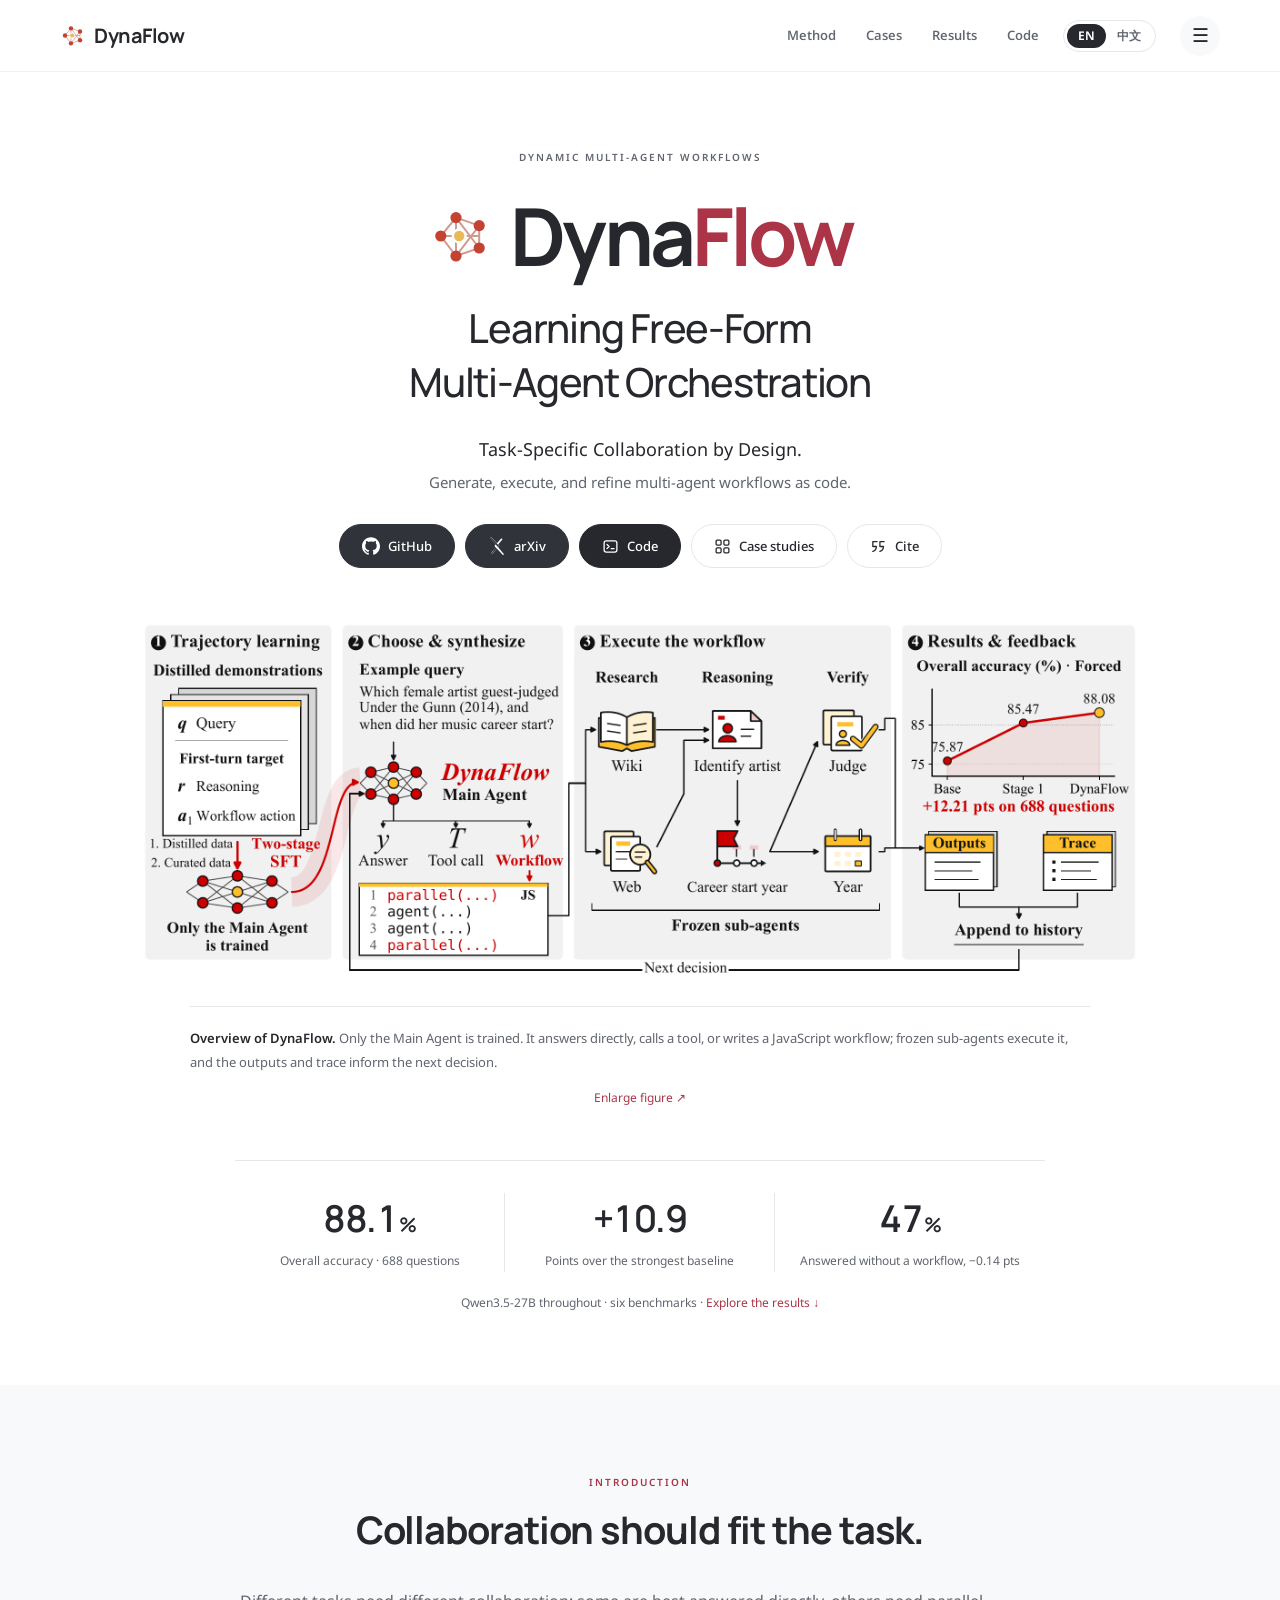
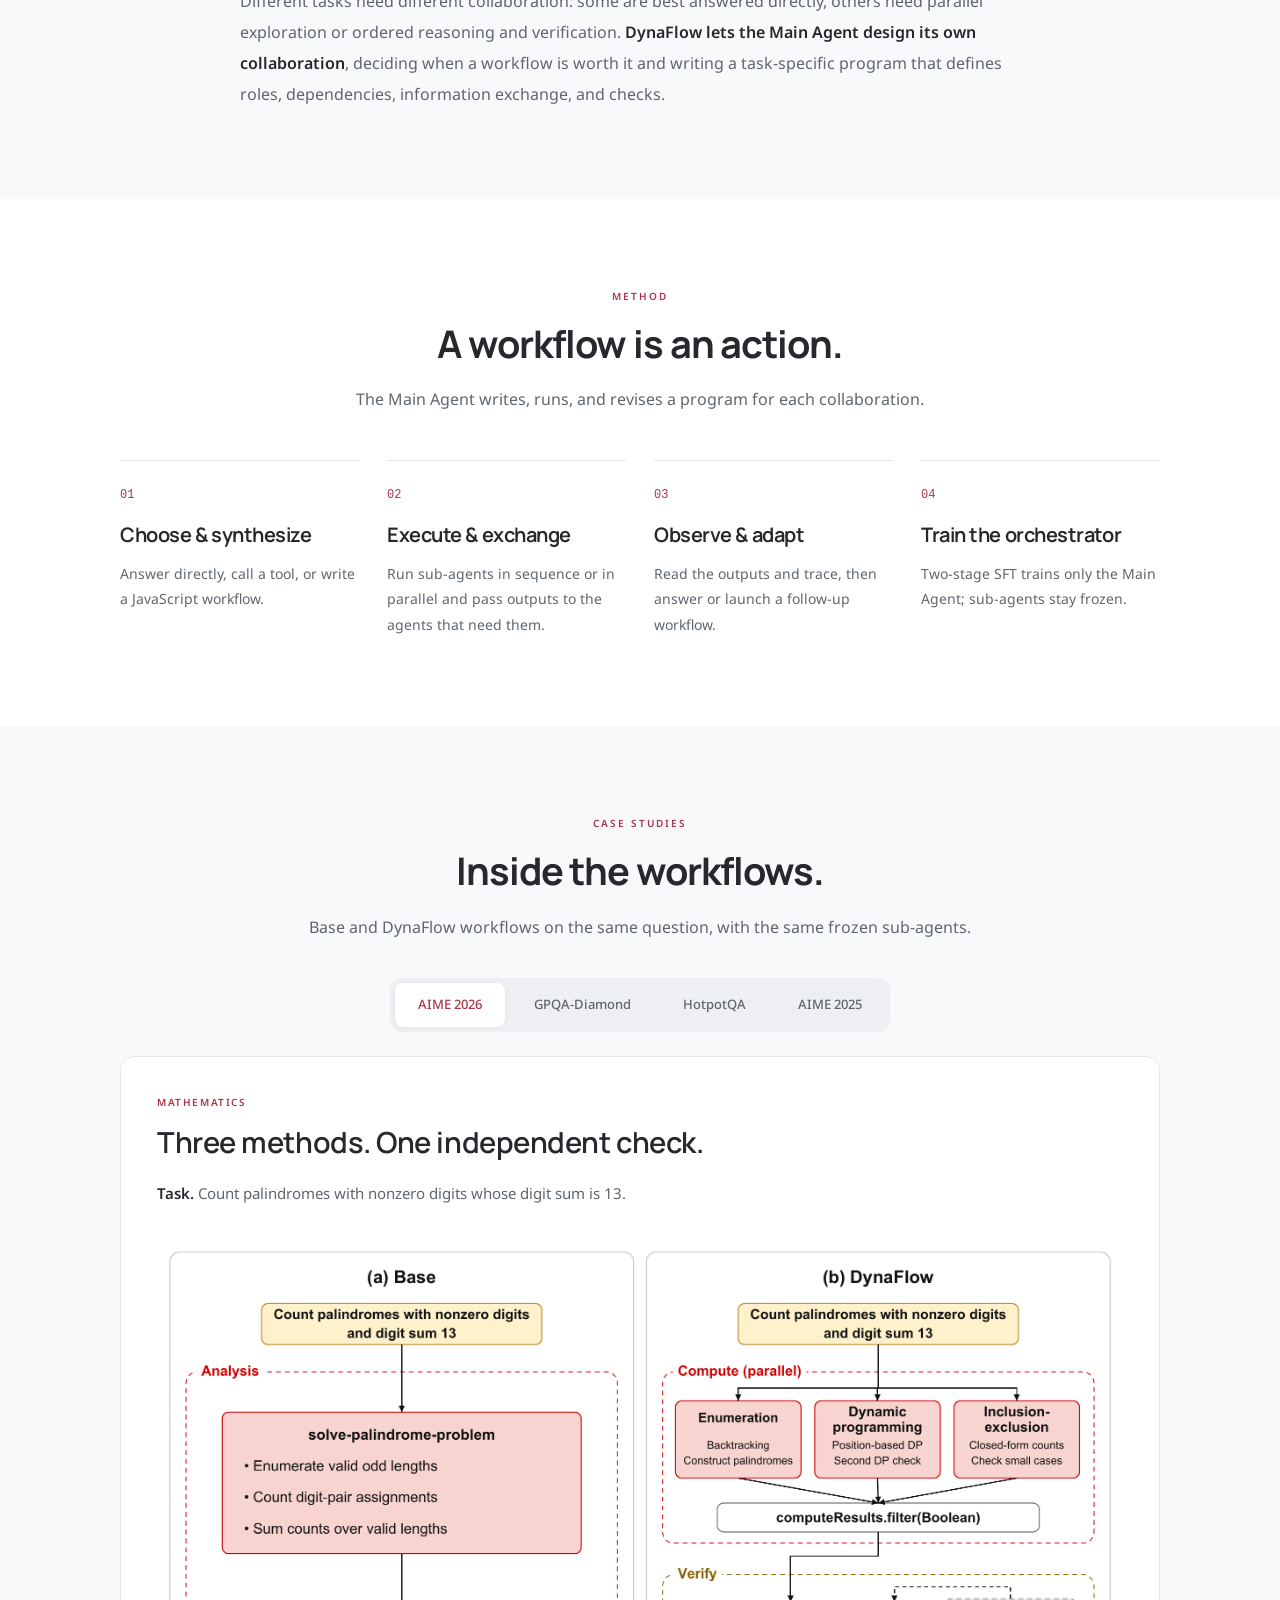
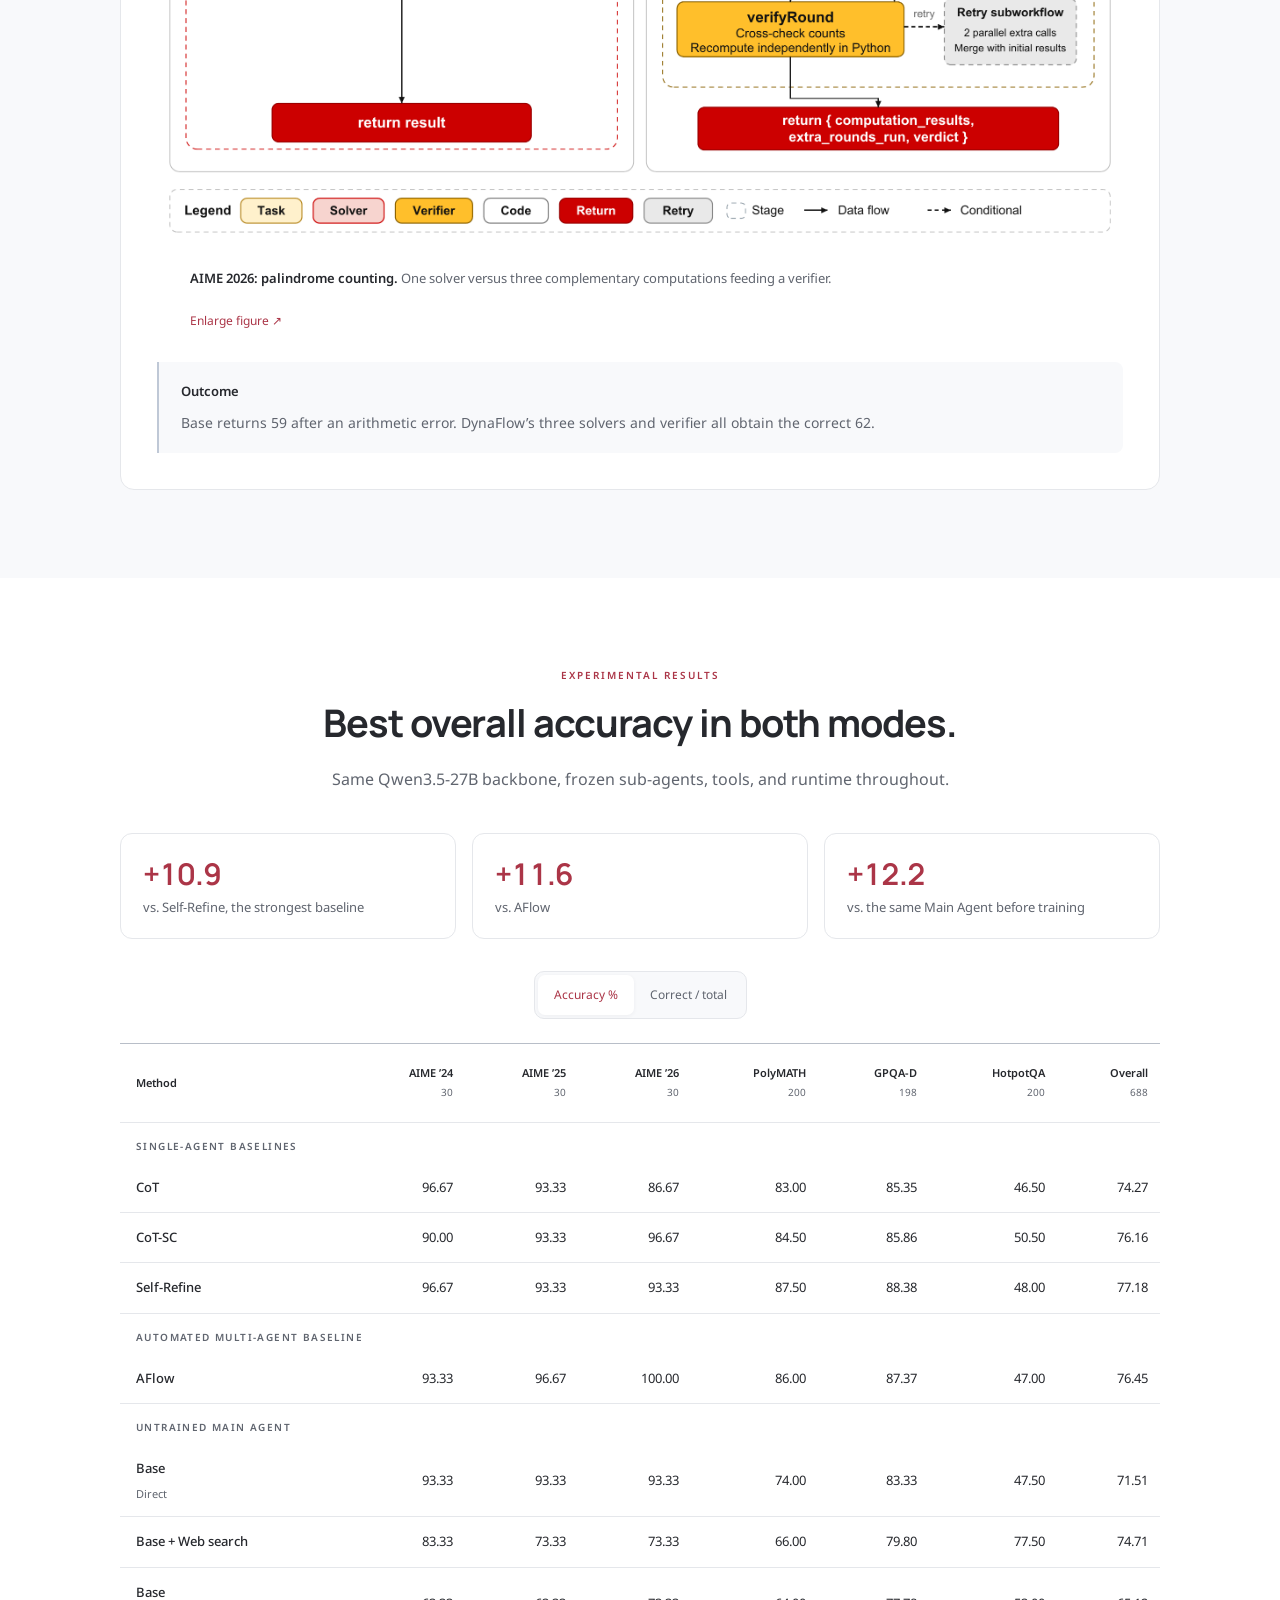
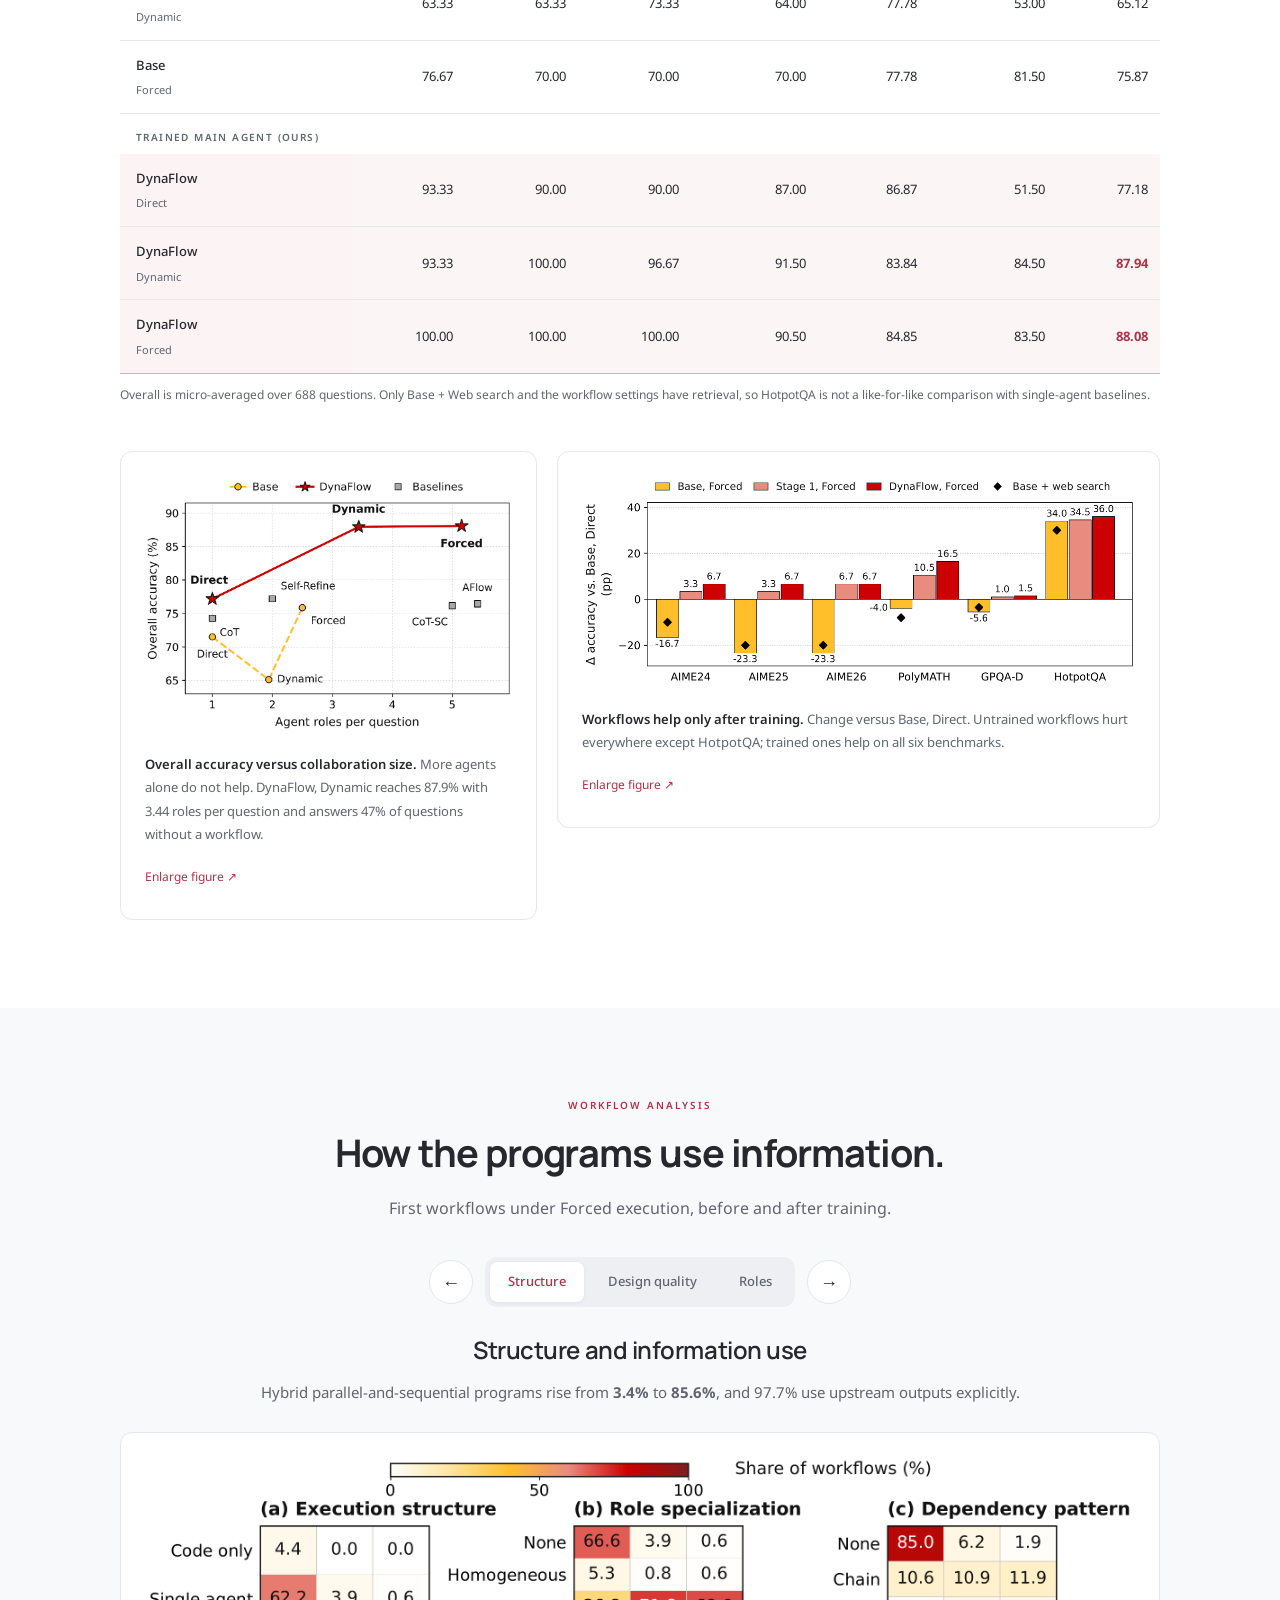
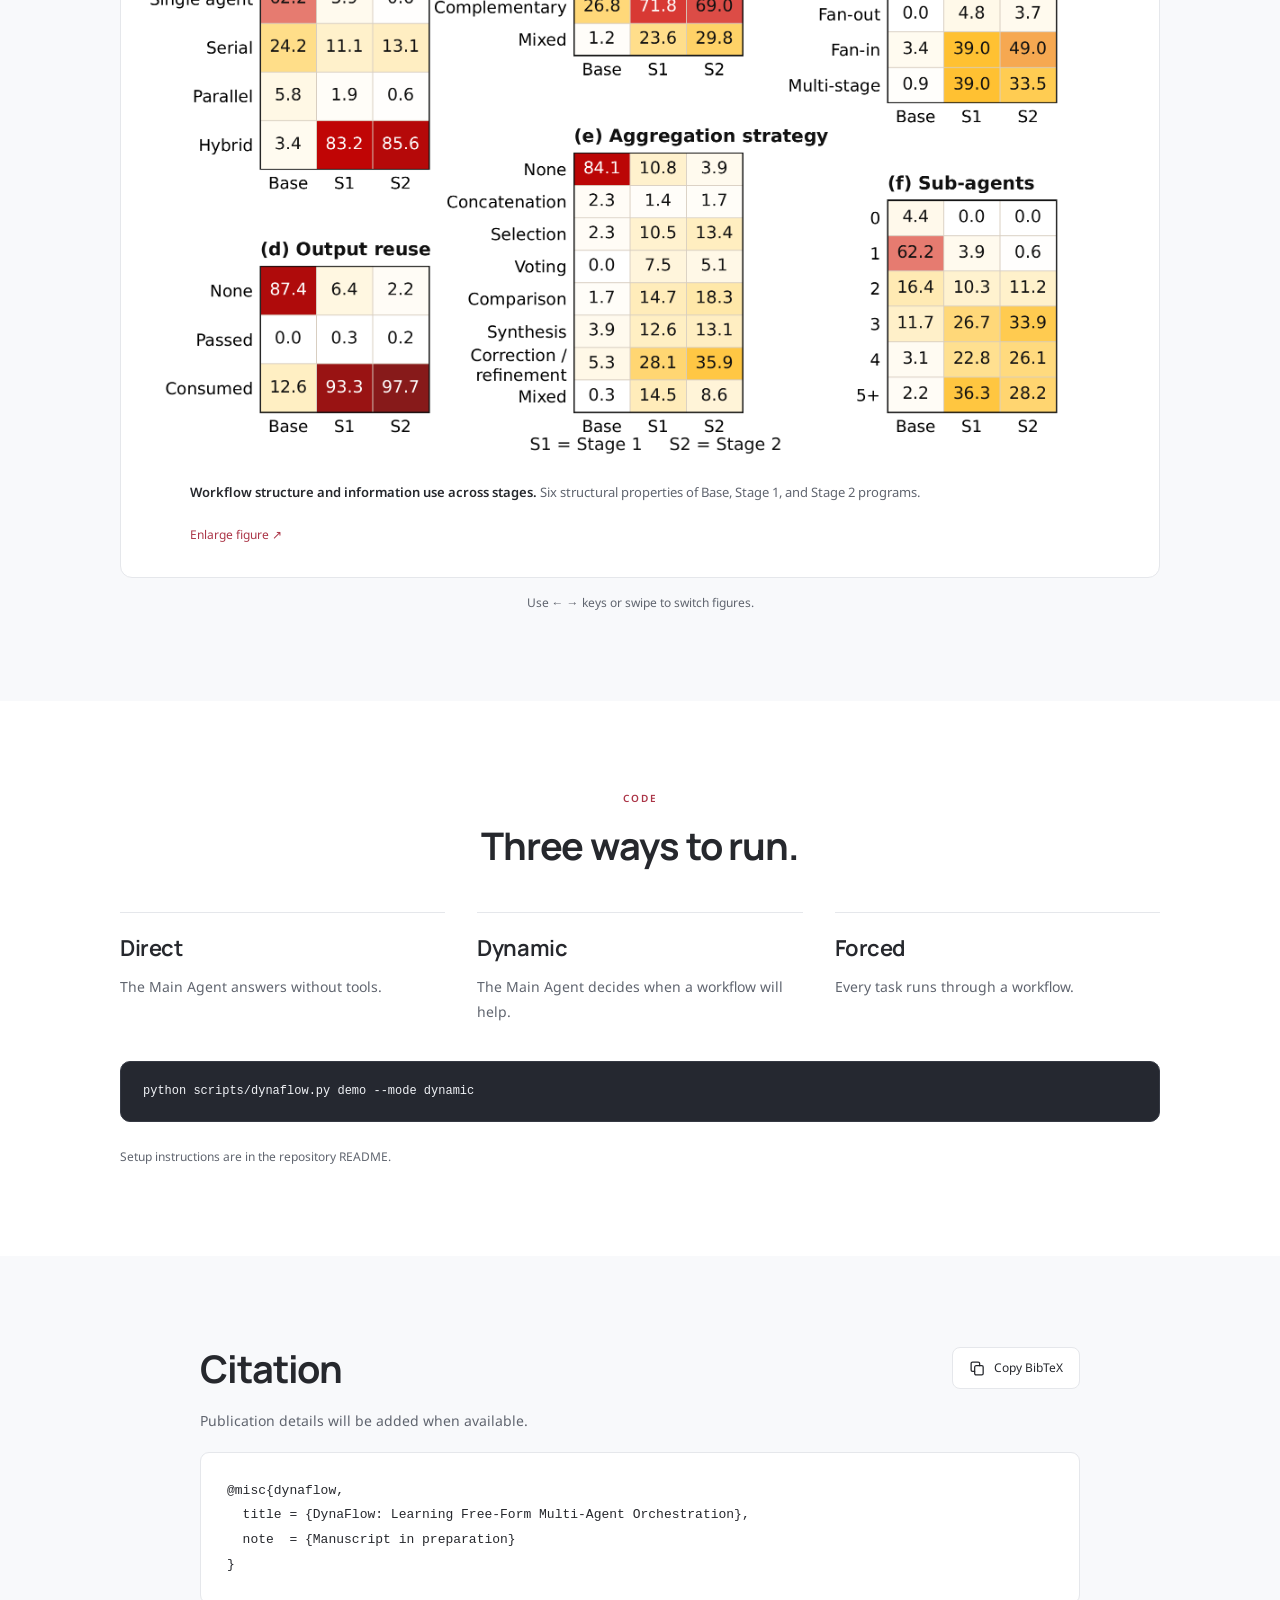
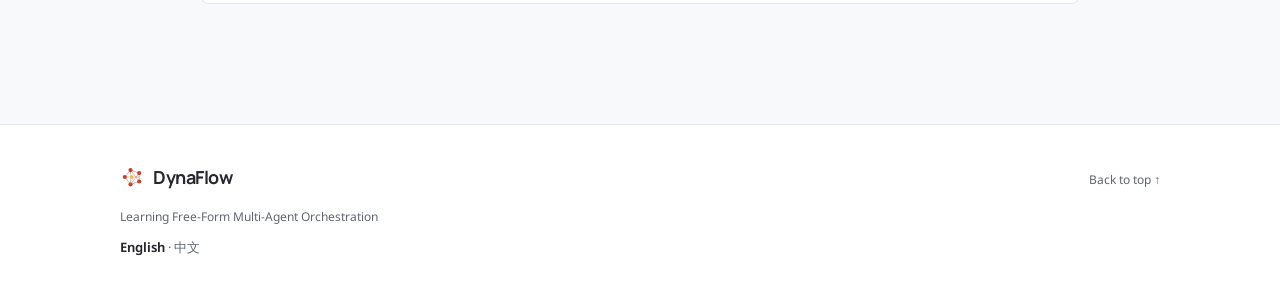
==== commit e95ef066: "Link arXiv paper from English and Chinese project pages" ====
--- a/index.html
+++ b/index.html
@@ -40,7 +40,7 @@
       <p class="hero-summary">Task-Specific Collaboration by Design.<br><span>Generate, execute, and refine multi-agent workflows as code.</span></p>
       <div class="resource-links" aria-label="Project resources">
         <a class="resource resource-public" data-resource="github" href="https://github.com/amiya-special/Dynaflow" target="_blank" rel="noopener noreferrer"><svg class="resource-icon brand-icon" viewBox="0 0 24 24" fill="currentColor" aria-hidden="true" focusable="false"><path d="M12 .297c-6.63 0-12 5.373-12 12 0 5.303 3.438 9.8 8.205 11.385.6.113.82-.258.82-.577 0-.285-.01-1.04-.015-2.04-3.338.724-4.042-1.61-4.042-1.61C4.422 18.07 3.633 17.7 3.633 17.7c-1.087-.744.084-.729.084-.729 1.205.084 1.838 1.236 1.838 1.236 1.07 1.835 2.809 1.305 3.495.998.108-.776.417-1.305.76-1.605-2.665-.3-5.466-1.332-5.466-5.93 0-1.31.465-2.38 1.235-3.22-.135-.303-.54-1.523.105-3.176 0 0 1.005-.322 3.3 1.23.96-.267 1.98-.399 3-.405 1.02.006 2.04.138 3 .405 2.28-1.552 3.285-1.23 3.285-1.23.645 1.653.24 2.873.12 3.176.765.84 1.23 1.91 1.23 3.22 0 4.61-2.805 5.625-5.475 5.92.42.36.81 1.096.81 2.22 0 1.606-.015 2.896-.015 3.286 0 .315.21.69.825.57C20.565 22.092 24 17.592 24 12.297c0-6.627-5.373-12-12-12"/></svg> GitHub</a>
-        <a class="resource resource-public" data-resource="arxiv" role="link" aria-disabled="true"><svg class="resource-icon brand-icon" viewBox="0 0 24 24" fill="currentColor" aria-hidden="true" focusable="false"><path d="M3.8423 0a1.0037 1.0037 0 0 0-.922.6078c-.1536.3687-.0438.6275.2938 1.1113l6.9185 8.3597-1.0223 1.1058a1.0393 1.0393 0 0 0 .003 1.4229l1.2292 1.3135-5.4391 6.4444c-.2803.299-.4538.823-.2971 1.1986a1.0253 1.0253 0 0 0 .9585.635.9133.9133 0 0 0 .6891-.3405l5.783-6.126 7.4902 8.0051a.8527.8527 0 0 0 .6835.2597.9575.9575 0 0 0 .8777-.6138c.1577-.377-.017-.7502-.306-1.1407l-7.0518-8.3418 1.0632-1.13a.9626.9626 0 0 0 .0089-1.3165L4.6336.4639s-.3733-.4535-.768-.463zm0 .272h.0166c.2179.0052.4874.2715.5644.3639l.005.006.0052.0055 10.169 10.9905a.6915.6915 0 0 1-.0072.945l-1.0666 1.133-1.4982-1.7724-8.5994-10.39c-.3286-.472-.352-.6183-.2592-.841a.7307.7307 0 0 1 .6704-.4401Zm14.341 1.5701a.877.877 0 0 0-.6554.2418l-5.6962 6.1584 1.6944 1.8319 5.3089-6.5138c.3251-.4335.479-.6603.3247-1.0292a1.1205 1.1205 0 0 0-.9763-.689zm-7.6557 12.2823 1.3186 1.4135-5.7864 6.1295a.6494.6494 0 0 1-.4959.26.7516.7516 0 0 1-.706-.4669c-.1119-.2682.0359-.6864.2442-.9083l.0051-.0055.0047-.0055z"/></svg> arXiv <small>Coming soon</small></a>
+        <a class="resource resource-public" data-resource="arxiv" href="https://arxiv.org/pdf/2610.34467" target="_blank" rel="noopener noreferrer"><svg class="resource-icon brand-icon" viewBox="0 0 24 24" fill="currentColor" aria-hidden="true" focusable="false"><path d="M3.8423 0a1.0037 1.0037 0 0 0-.922.6078c-.1536.3687-.0438.6275.2938 1.1113l6.9185 8.3597-1.0223 1.1058a1.0393 1.0393 0 0 0 .003 1.4229l1.2292 1.3135-5.4391 6.4444c-.2803.299-.4538.823-.2971 1.1986a1.0253 1.0253 0 0 0 .9585.635.9133.9133 0 0 0 .6891-.3405l5.783-6.126 7.4902 8.0051a.8527.8527 0 0 0 .6835.2597.9575.9575 0 0 0 .8777-.6138c.1577-.377-.017-.7502-.306-1.1407l-7.0518-8.3418 1.0632-1.13a.9626.9626 0 0 0 .0089-1.3165L4.6336.4639s-.3733-.4535-.768-.463zm0 .272h.0166c.2179.0052.4874.2715.5644.3639l.005.006.0052.0055 10.169 10.9905a.6915.6915 0 0 1-.0072.945l-1.0666 1.133-1.4982-1.7724-8.5994-10.39c-.3286-.472-.352-.6183-.2592-.841a.7307.7307 0 0 1 .6704-.4401Zm14.341 1.5701a.877.877 0 0 0-.6554.2418l-5.6962 6.1584 1.6944 1.8319 5.3089-6.5138c.3251-.4335.479-.6603.3247-1.0292a1.1205 1.1205 0 0 0-.9763-.689zm-7.6557 12.2823 1.3186 1.4135-5.7864 6.1295a.6494.6494 0 0 1-.4959.26.7516.7516 0 0 1-.706-.4669c-.1119-.2682.0359-.6864.2442-.9083l.0051-.0055.0047-.0055z"/></svg> arXiv</a>
         <a class="resource resource-primary" href="#code"><svg class="resource-icon " viewBox="0 0 24 24" fill="none" stroke="currentColor" stroke-width="1.8" stroke-linecap="round" stroke-linejoin="round" aria-hidden="true" focusable="false"><rect x="3" y="4" width="18" height="16" rx="3"/><path d="m7 9 3 3-3 3m6 0h4"/></svg> Code</a>
         <a class="resource" href="#cases"><svg class="resource-icon " viewBox="0 0 24 24" fill="none" stroke="currentColor" stroke-width="1.8" stroke-linecap="round" stroke-linejoin="round" aria-hidden="true" focusable="false"><rect x="3" y="3" width="7" height="7" rx="1.5"/><rect x="14" y="3" width="7" height="7" rx="1.5"/><rect x="3" y="14" width="7" height="7" rx="1.5"/><rect x="14" y="14" width="7" height="7" rx="1.5"/></svg> Case studies</a>
         <a class="resource" href="#citation" data-citation-link><svg class="resource-icon " viewBox="0 0 24 24" fill="none" stroke="currentColor" stroke-width="1.8" stroke-linecap="round" stroke-linejoin="round" aria-hidden="true" focusable="false"><path d="M10 5H4v7h5c0 4-2 6-5 7m16-14h-6v7h5c0 4-2 6-5 7"/></svg> Cite</a>
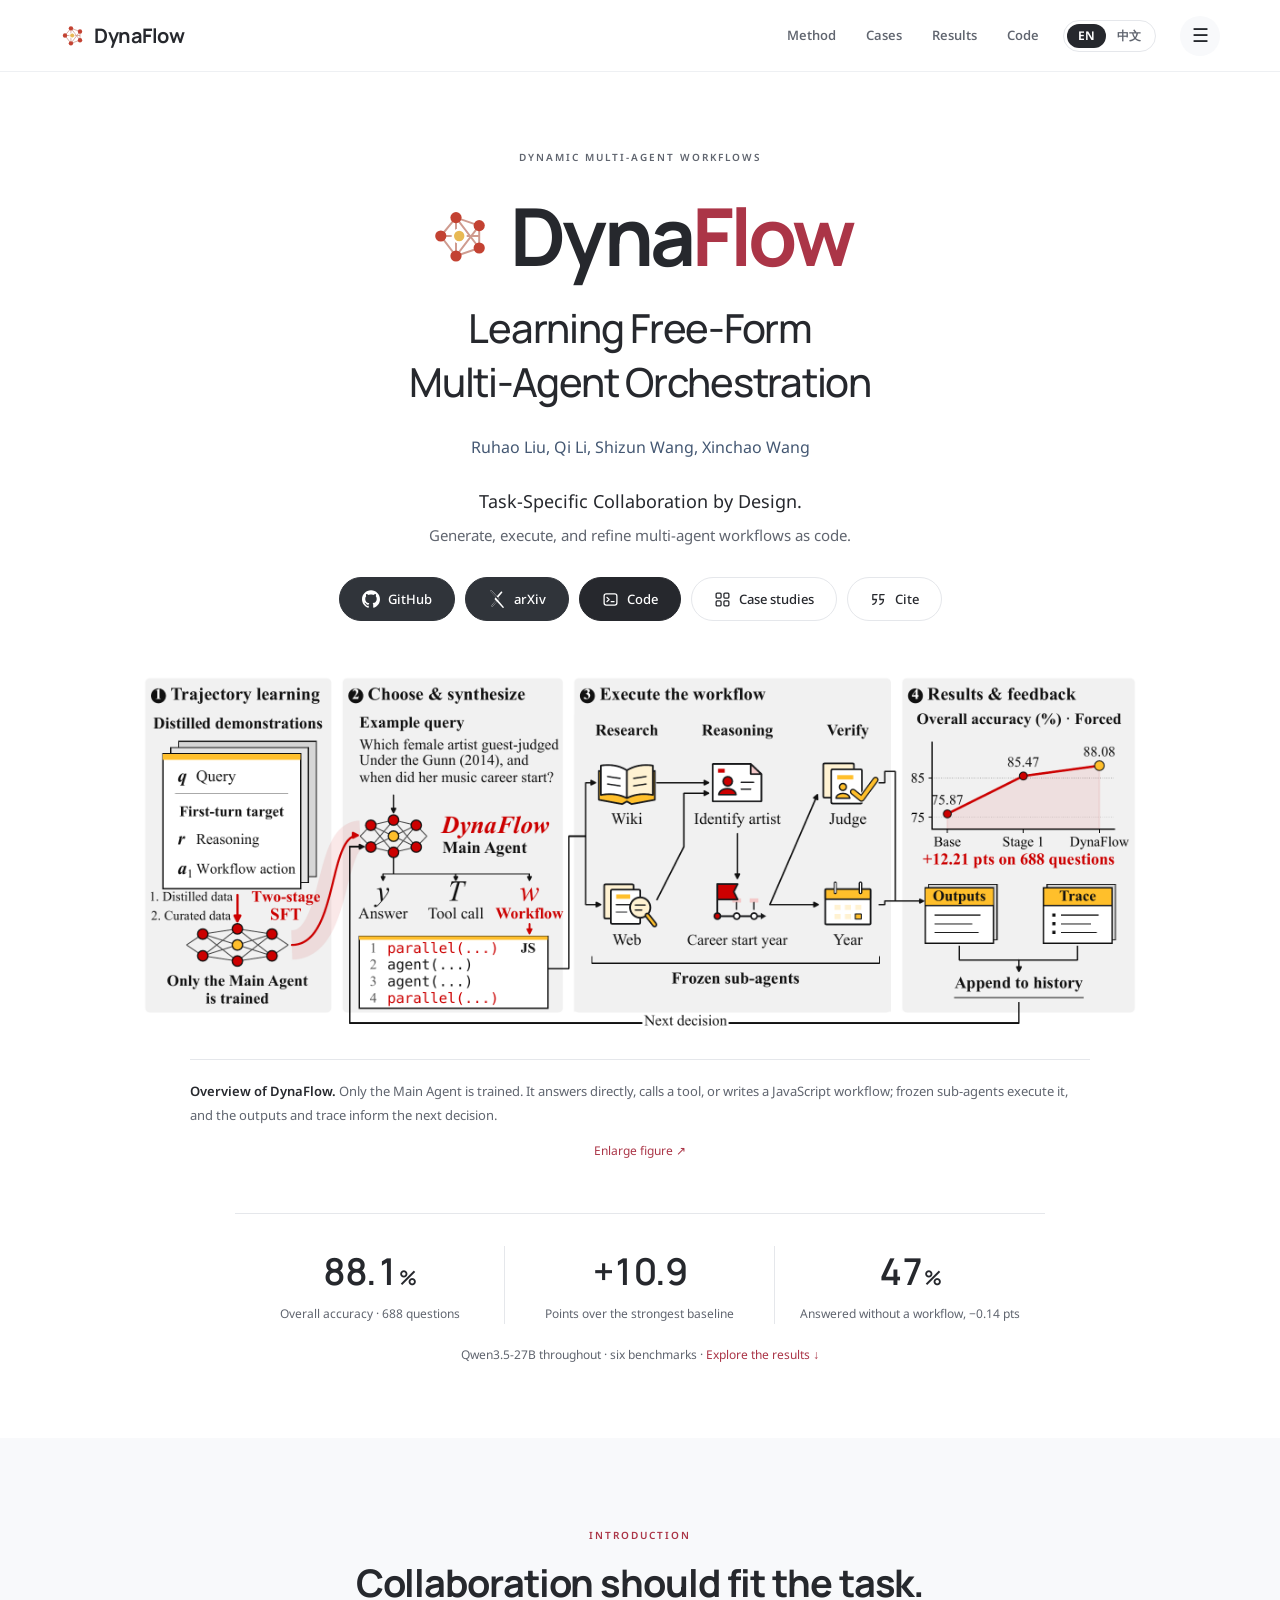
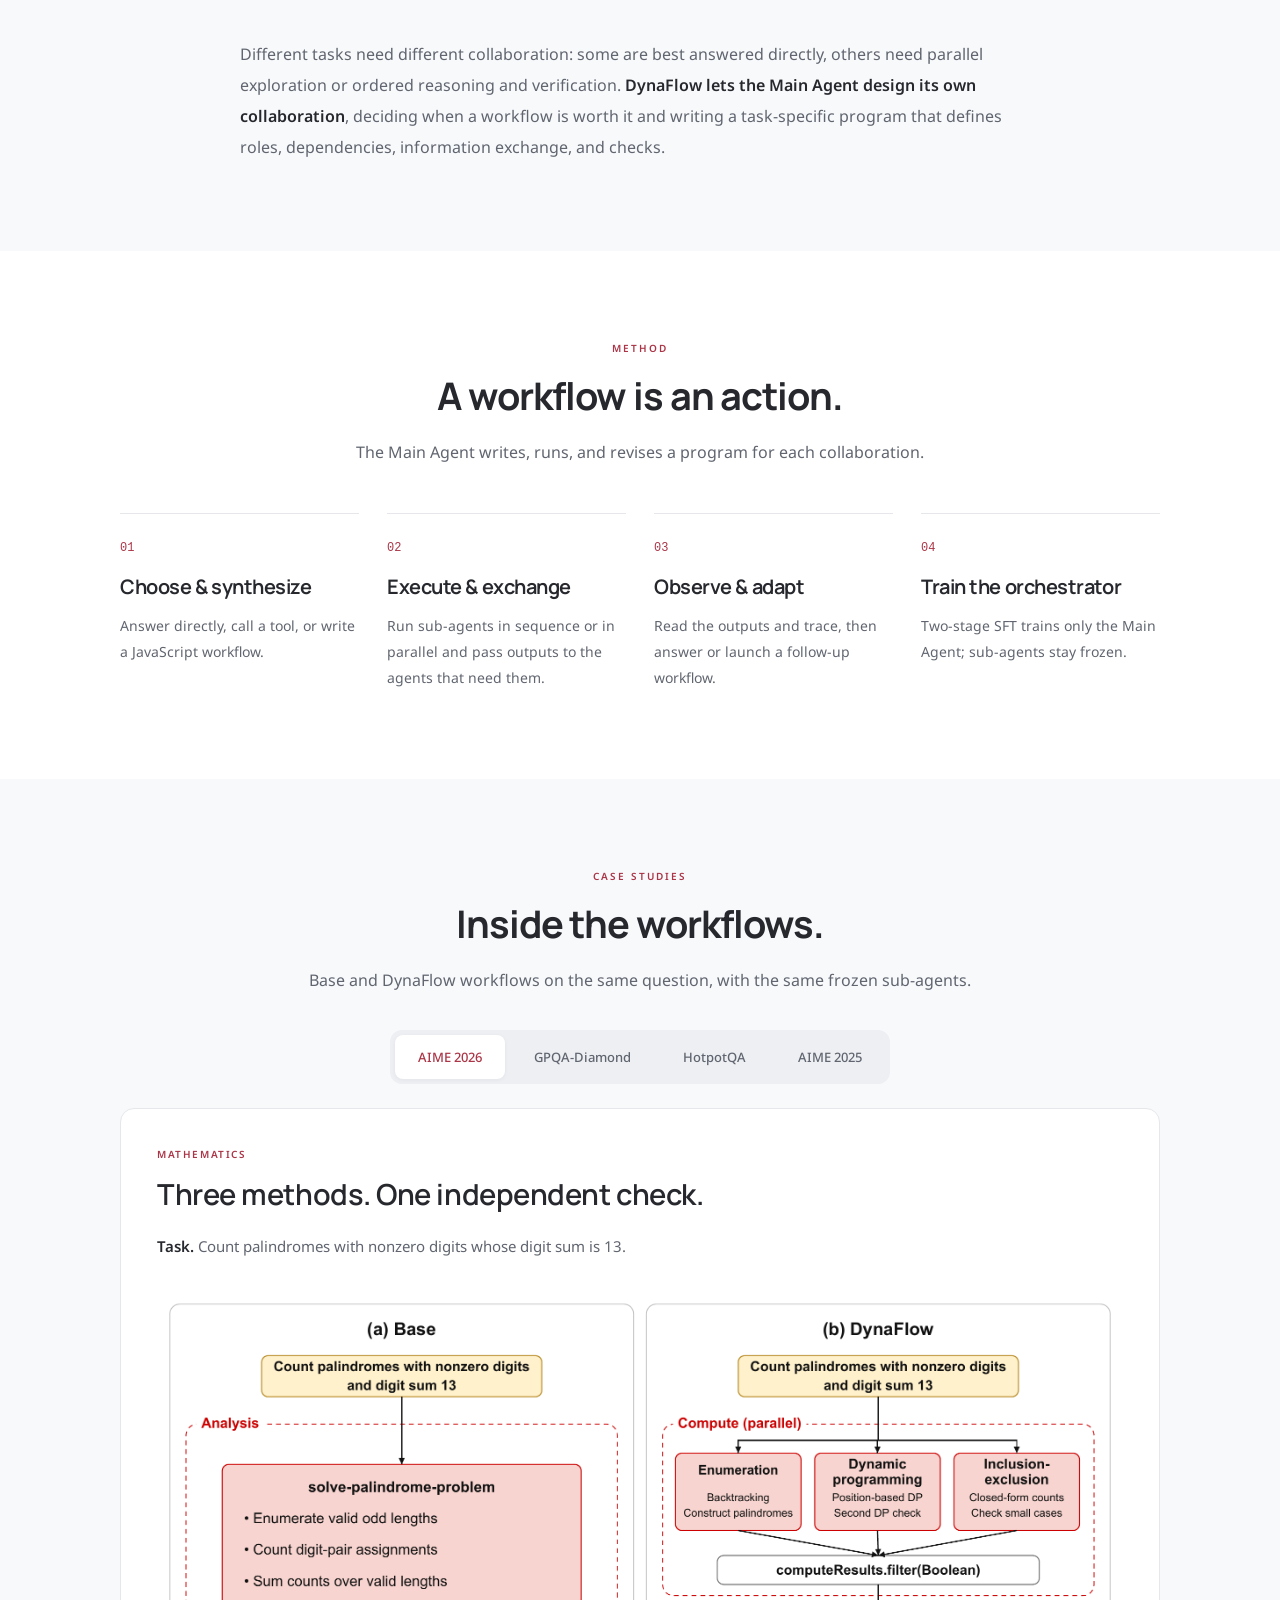
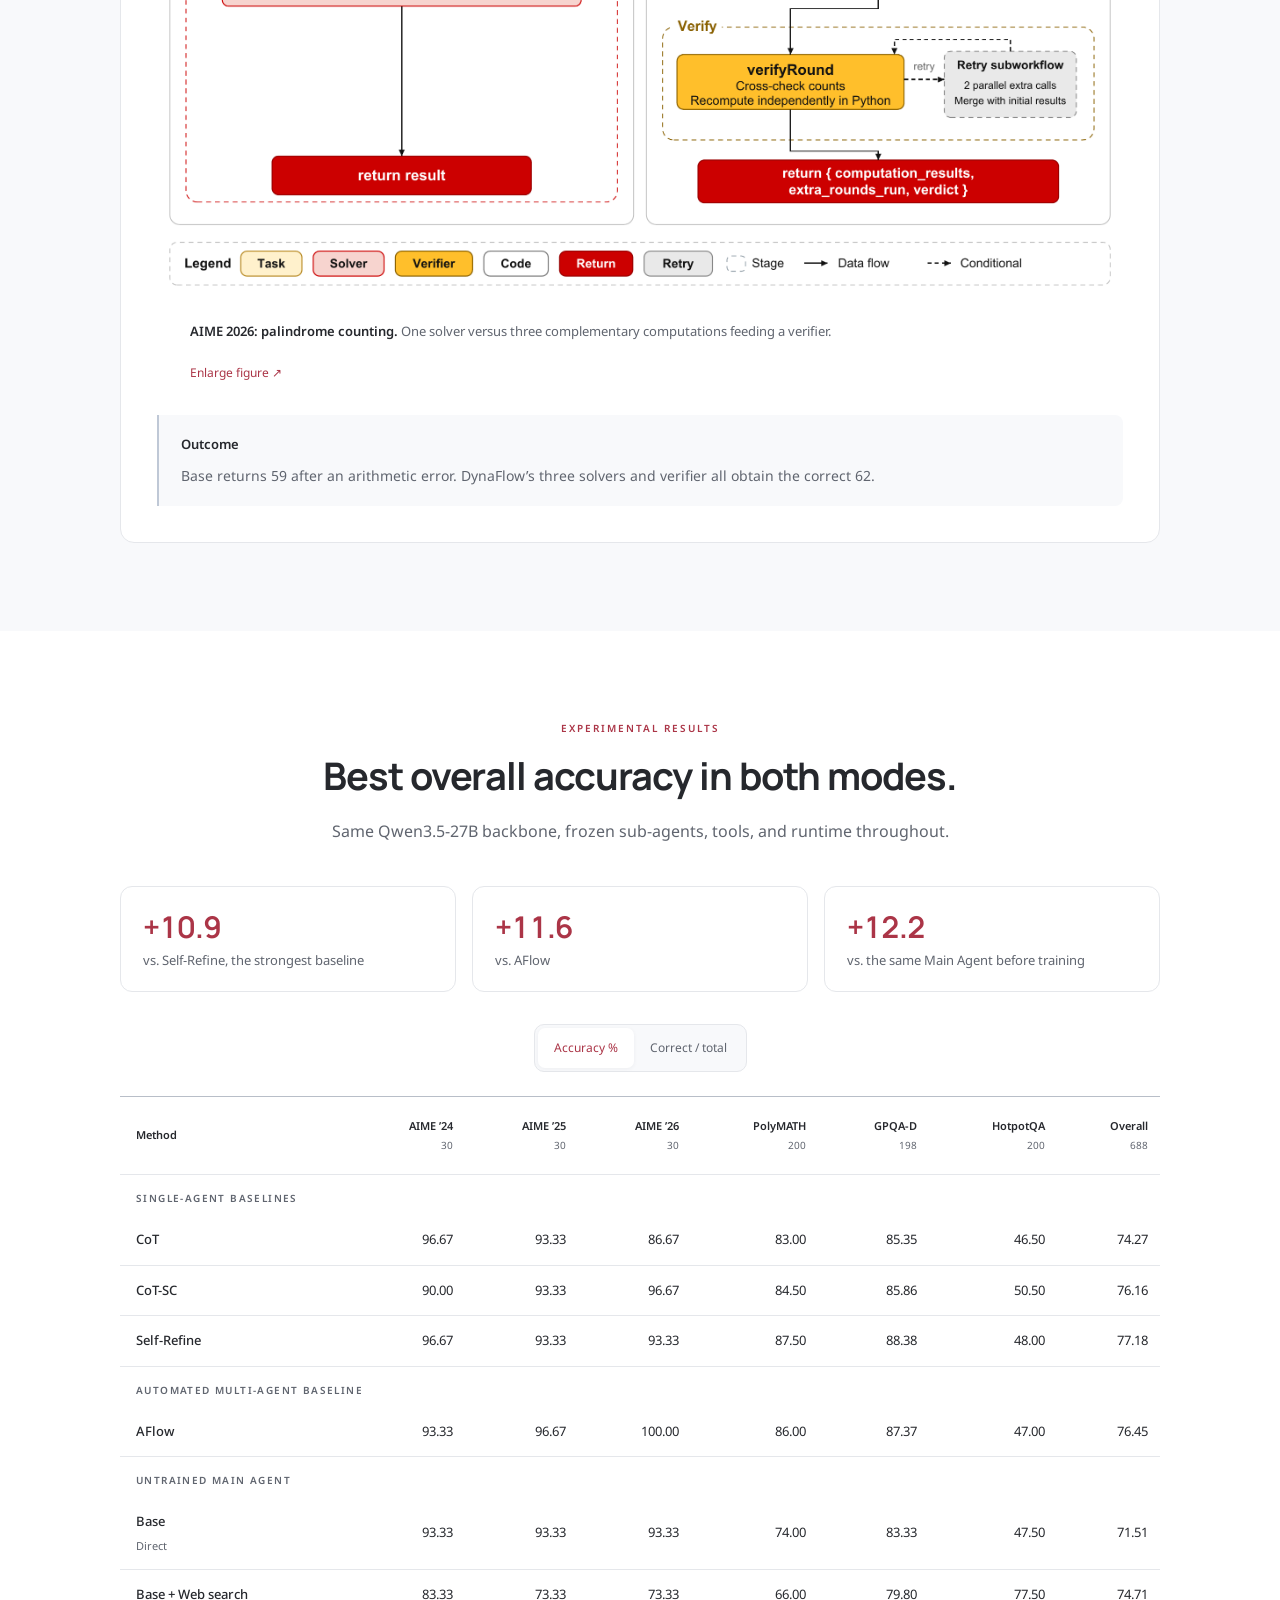
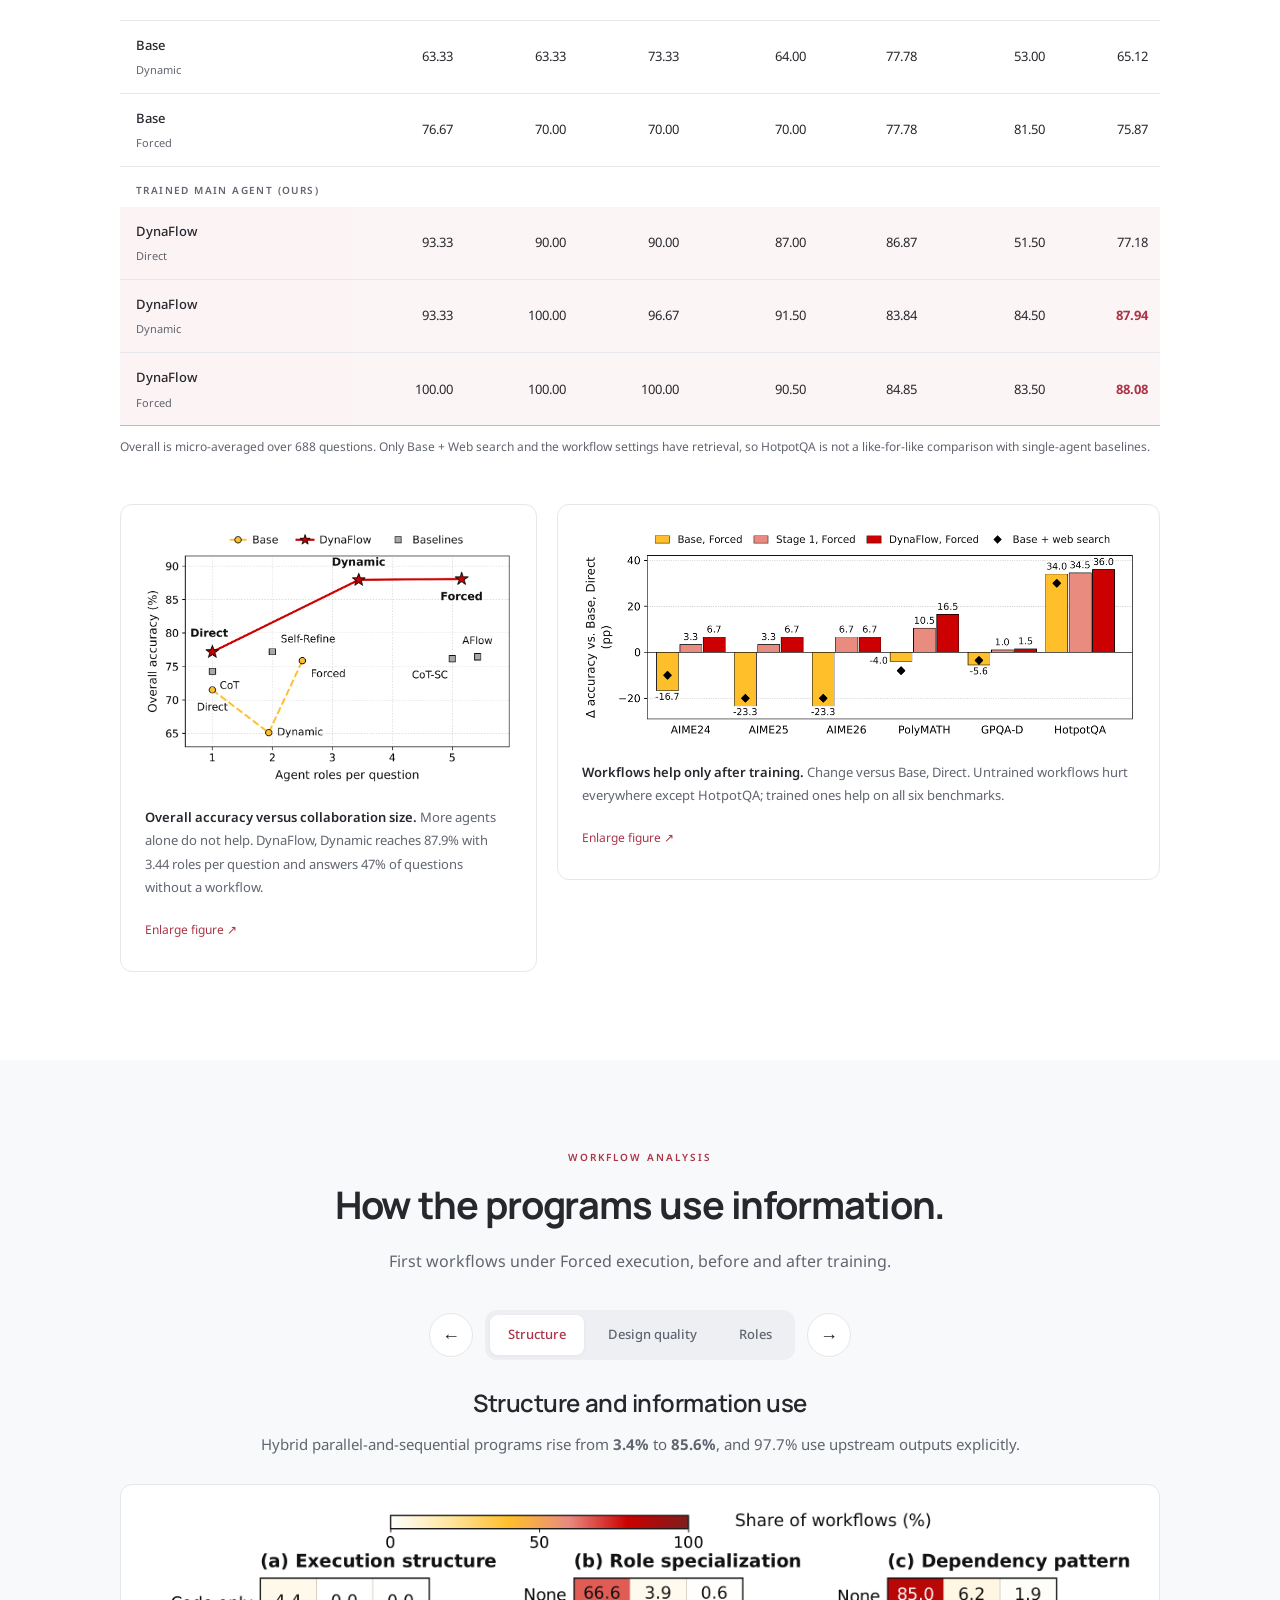
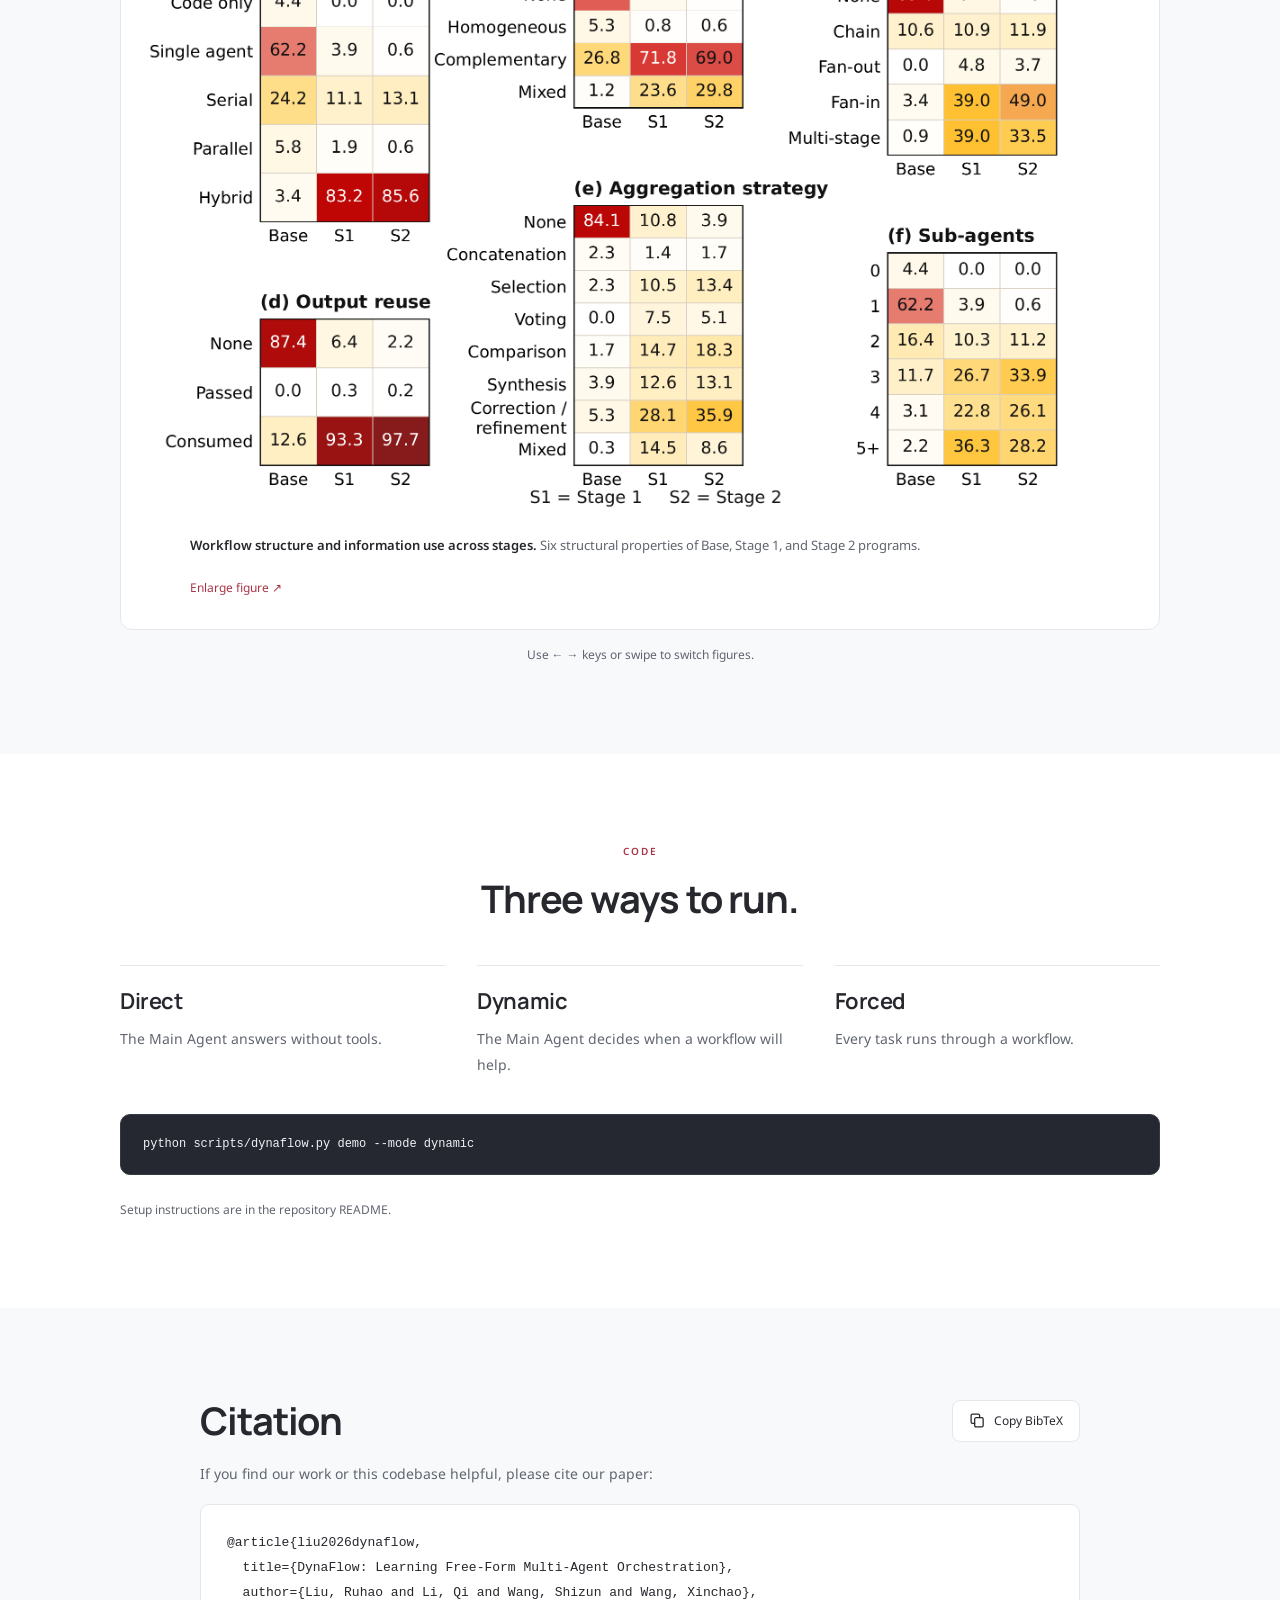
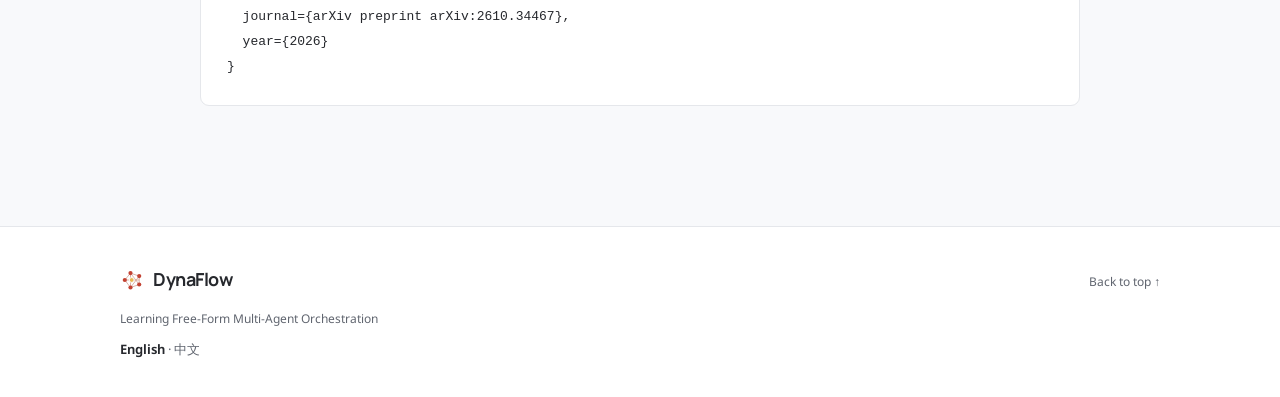
==== commit cf507e94: "Add paper authors and published arXiv citation" ====
--- a/index.html
+++ b/index.html
@@ -35,7 +35,7 @@
       <div class="eyebrow">DYNAMIC MULTI-AGENT WORKFLOWS</div>
       <h1><img src="assets/logo.svg" alt="" width="80" height="80"><span>Dyna<span class="accent">Flow</span></span></h1>
       <h2 class="subtitle" id="project-subtitle">Learning Free-Form<br>Multi-Agent Orchestration</h2>
-      <p class="authors" id="project-authors" hidden></p>
+      <p class="authors" id="project-authors">Ruhao Liu, Qi Li, Shizun Wang, Xinchao Wang</p>
       <p class="affiliations" id="project-affiliations" hidden></p>
       <p class="hero-summary">Task-Specific Collaboration by Design.<br><span>Generate, execute, and refine multi-agent workflows as code.</span></p>
       <div class="resource-links" aria-label="Project resources">
@@ -206,10 +206,12 @@
     <section class="section tinted citation-section" id="citation">
       <div class="container citation-inner">
         <div class="citation-heading"><h2>Citation</h2><button id="copy-citation" class="copy-button" type="button"><svg class="resource-icon " viewBox="0 0 24 24" fill="none" stroke="currentColor" stroke-width="1.8" stroke-linecap="round" stroke-linejoin="round" aria-hidden="true" focusable="false"><rect x="8" y="8" width="12" height="13" rx="2"/><path d="M15 8V5a2 2 0 0 0-2-2H5a2 2 0 0 0-2 2v9a2 2 0 0 0 2 2h3"/></svg> Copy BibTeX</button></div>
-        <p class="citation-note">Publication details will be added when available.</p>
-        <pre class="bibtex" tabindex="0" aria-label="BibTeX citation"><code id="citation-text">@misc{dynaflow,
-  title = {DynaFlow: Learning Free-Form Multi-Agent Orchestration},
-  note  = {Manuscript in preparation}
+        <p class="citation-note">If you find our work or this codebase helpful, please cite our paper:</p>
+        <pre class="bibtex" tabindex="0" aria-label="BibTeX citation"><code id="citation-text">@article{liu2026dynaflow,
+  title={DynaFlow: Learning Free-Form Multi-Agent Orchestration},
+  author={Liu, Ruhao and Li, Qi and Wang, Shizun and Wang, Xinchao},
+  journal={arXiv preprint arXiv:2610.34467},
+  year={2026}
 }</code></pre>
         <p id="copy-status" role="status" aria-live="polite"></p>
       </div>
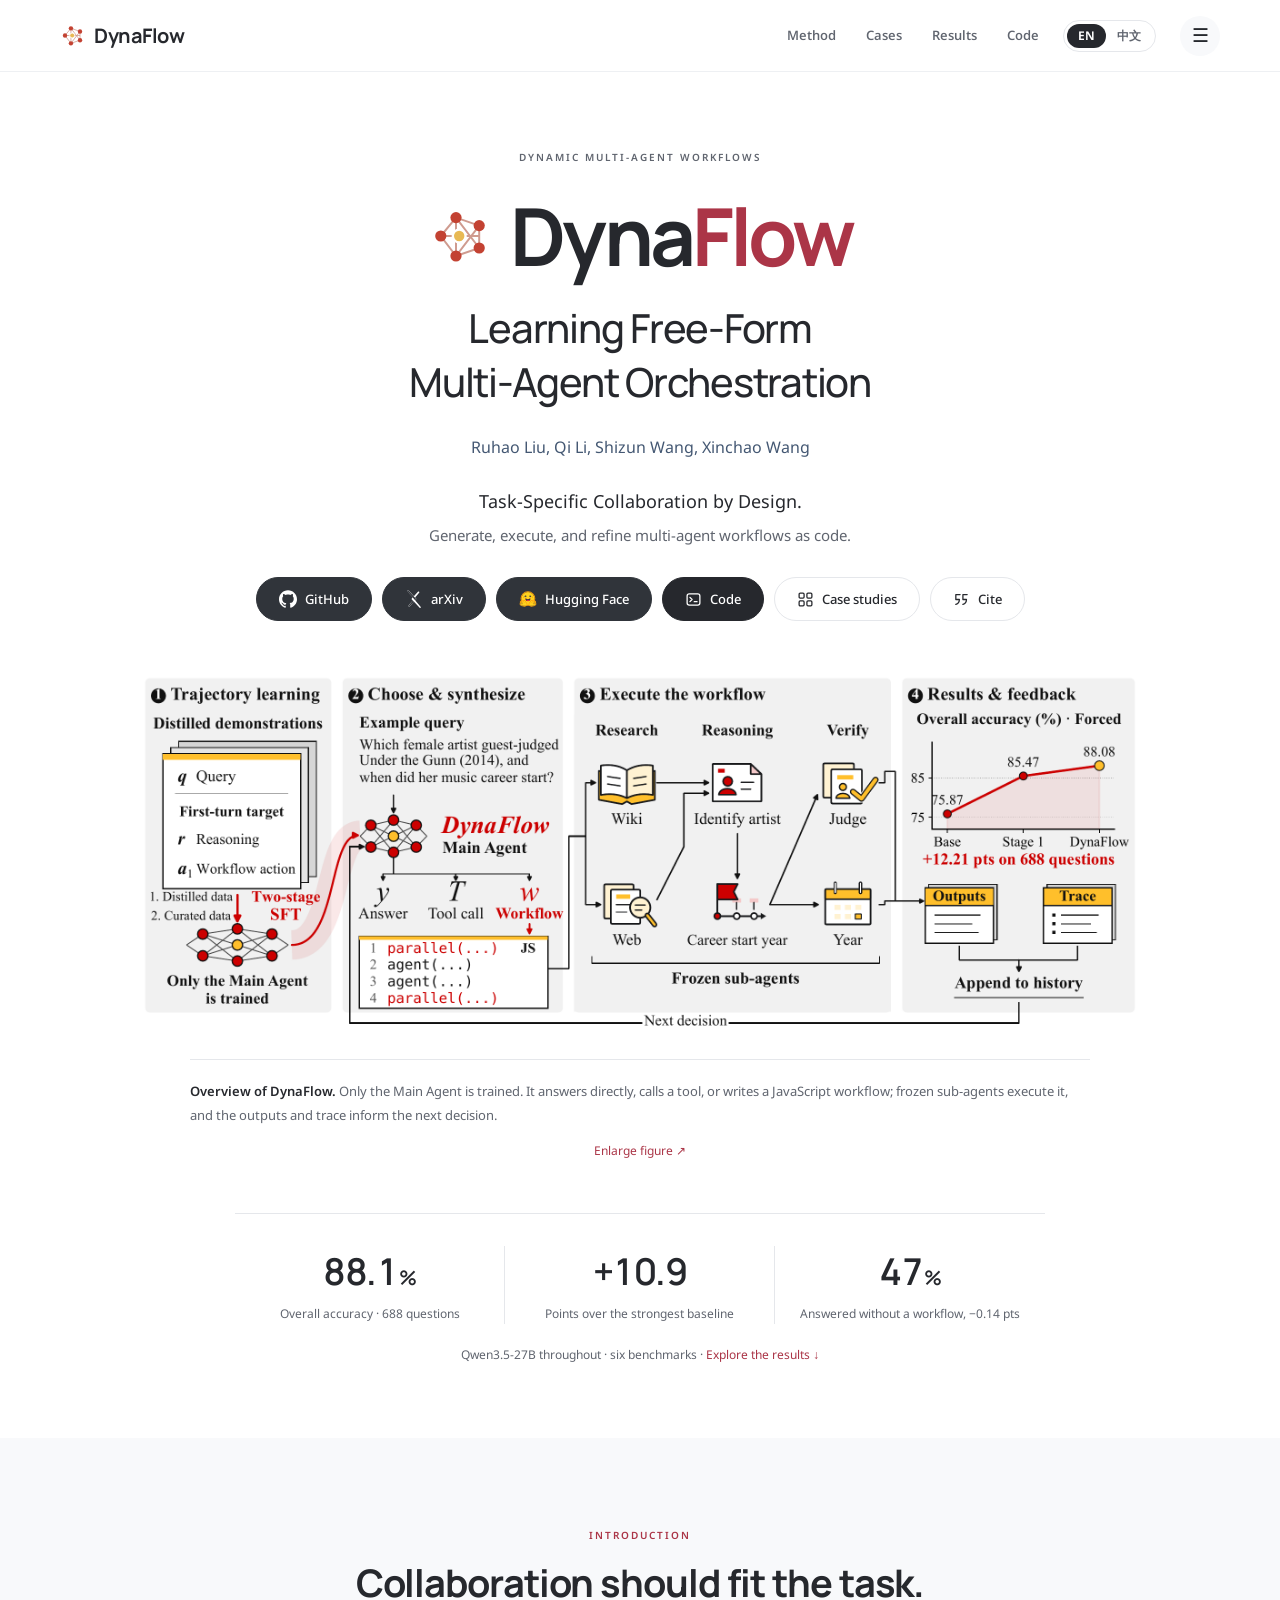
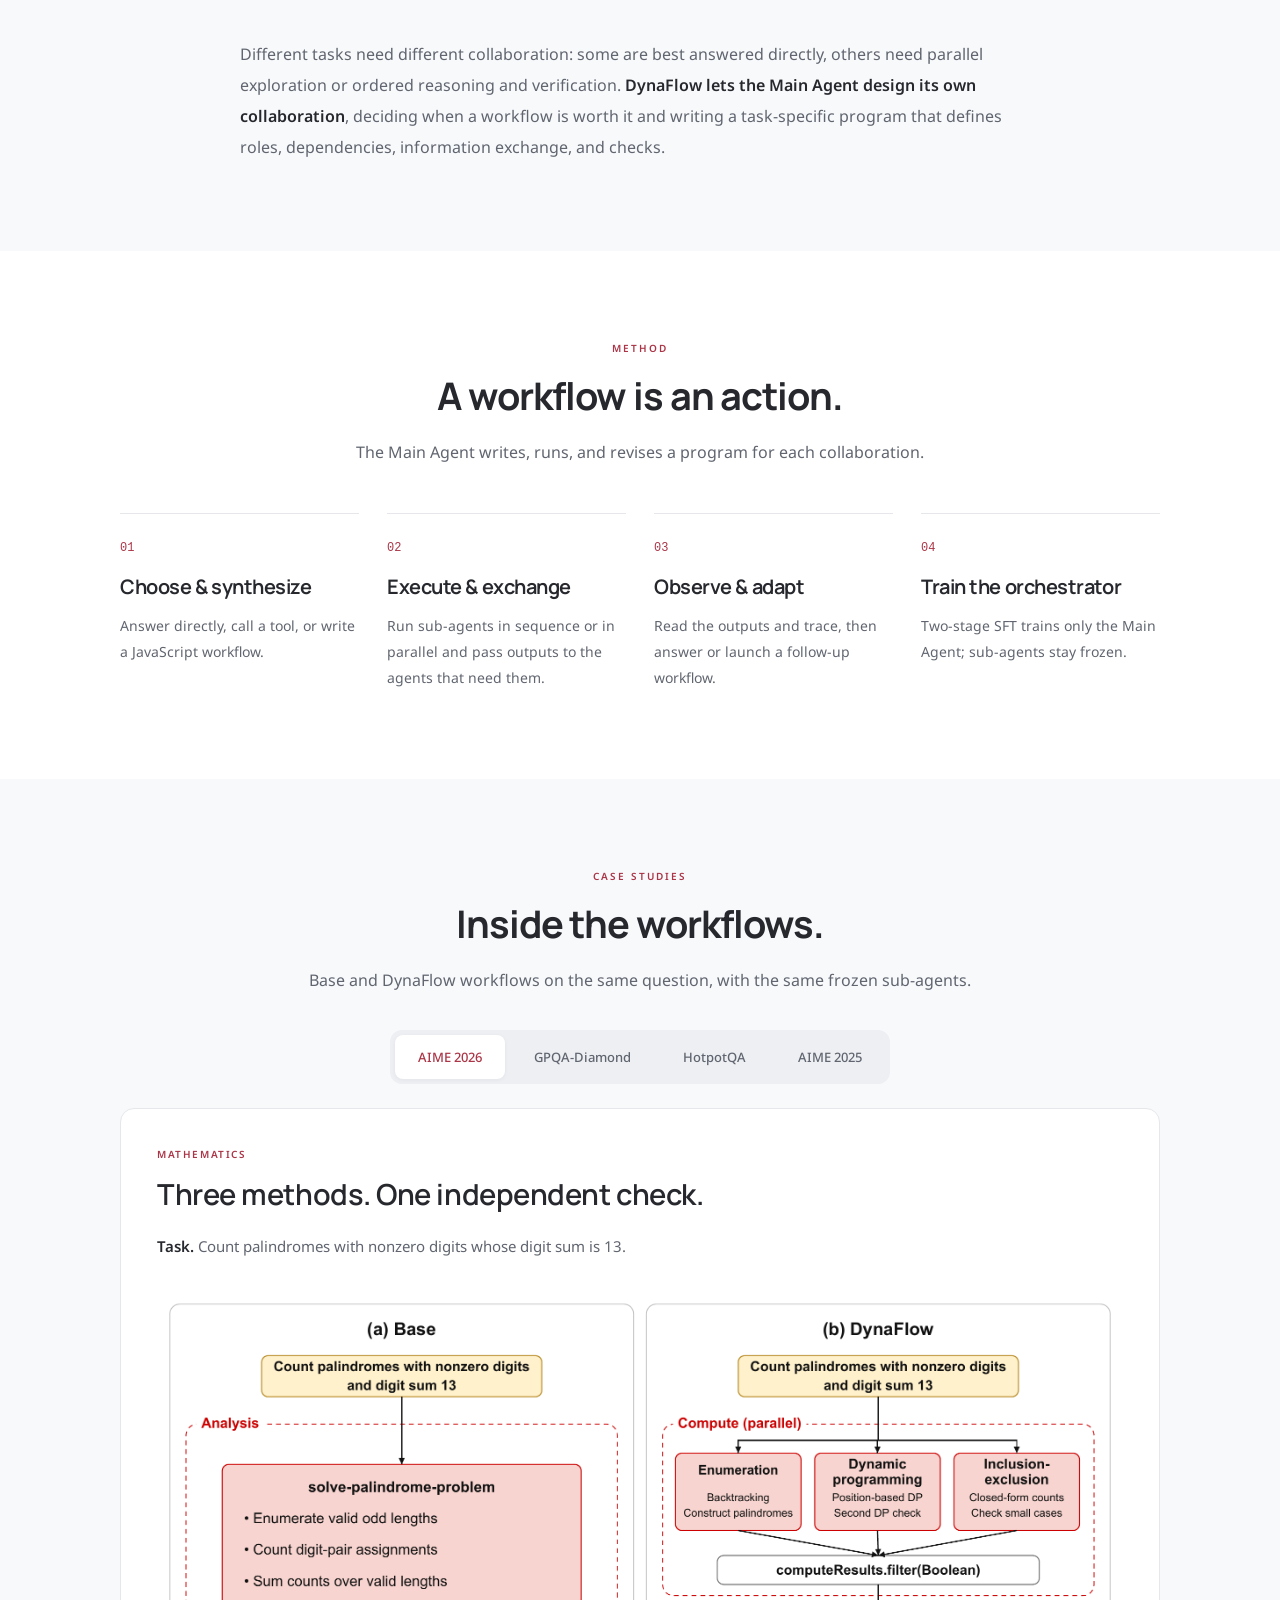
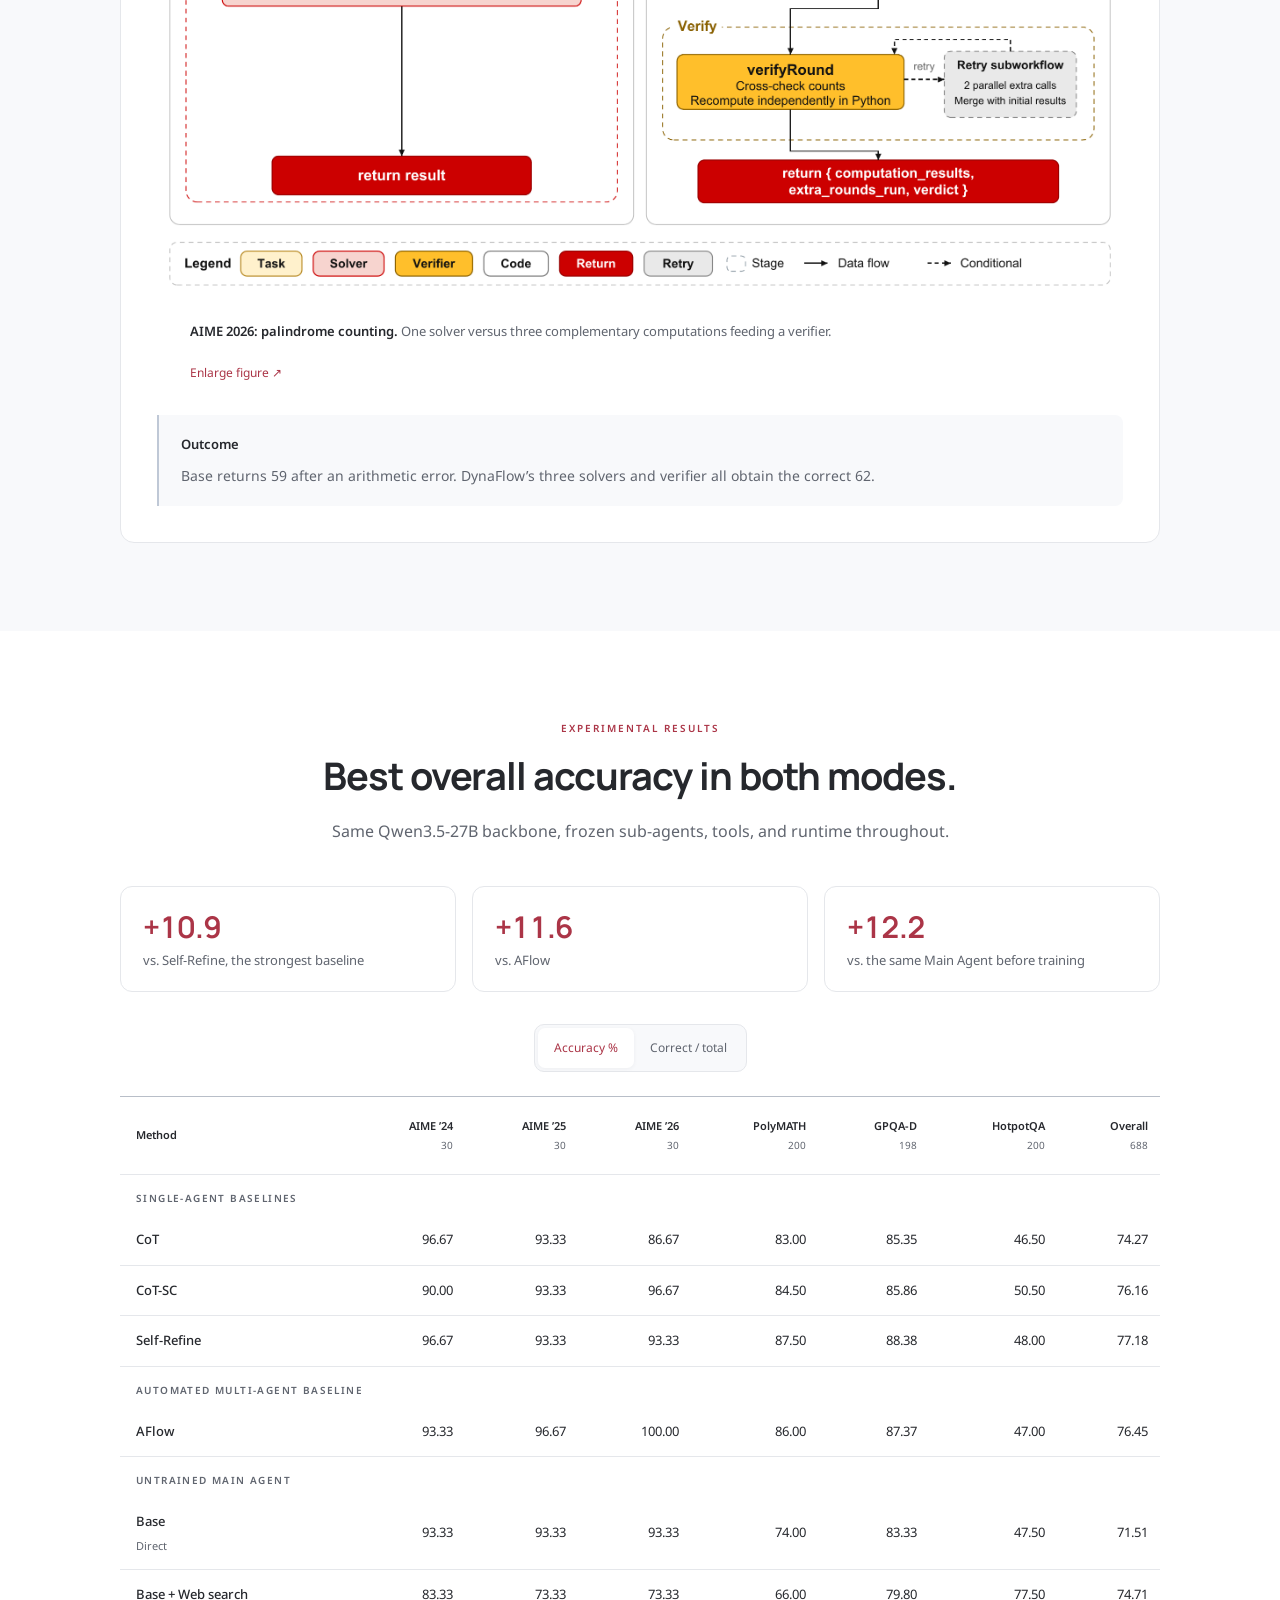
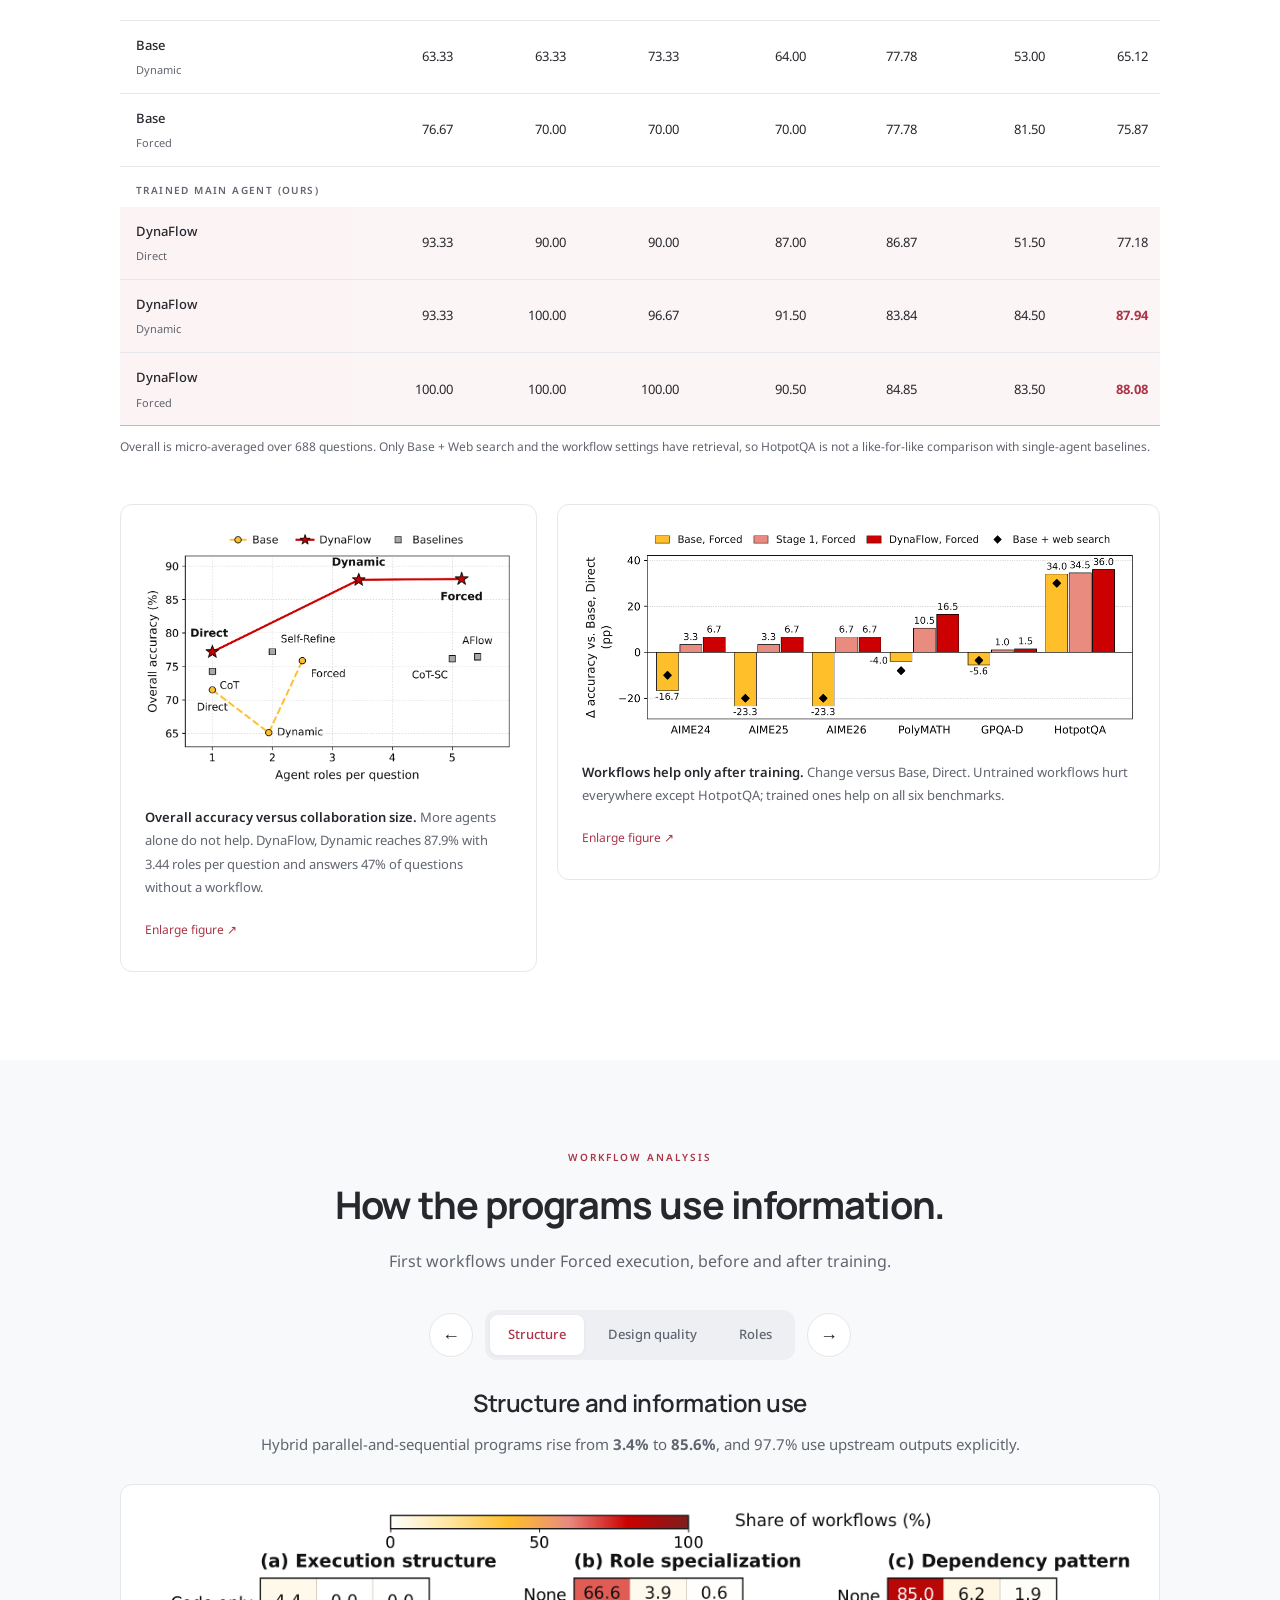
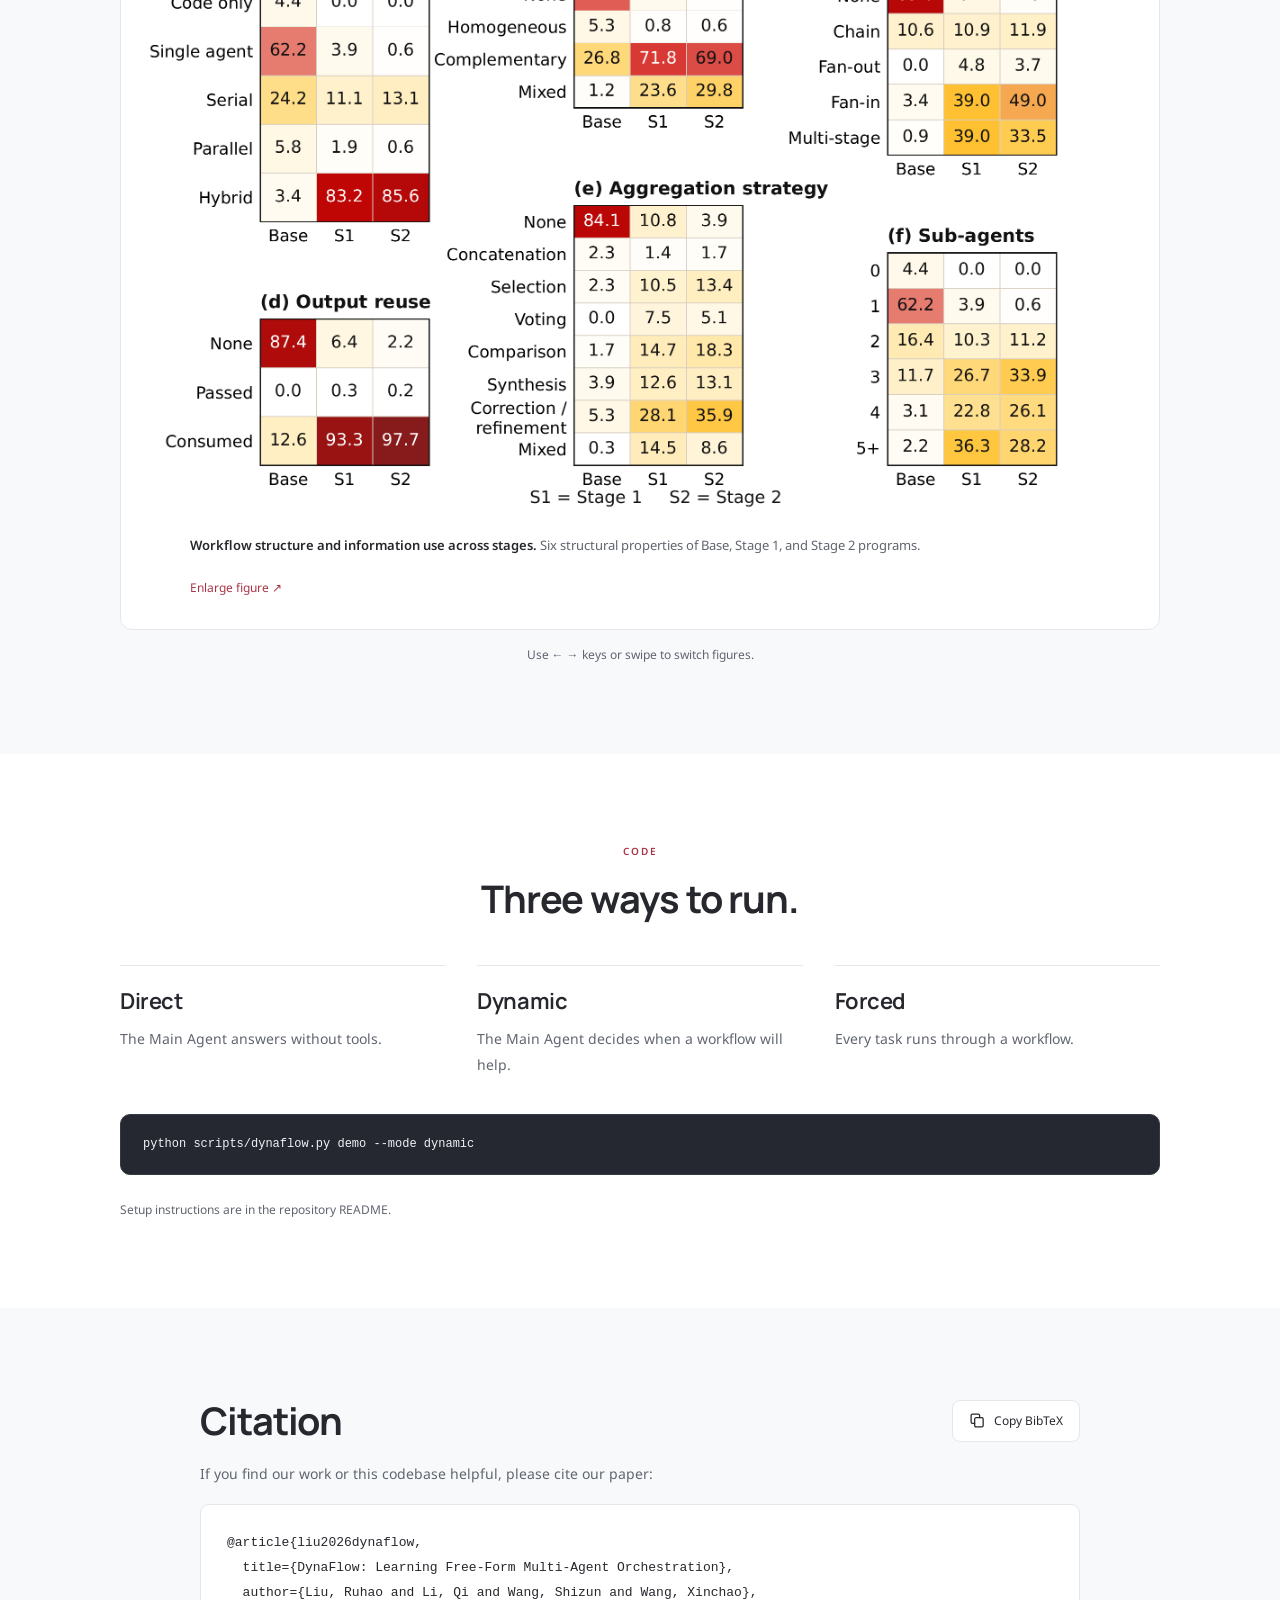
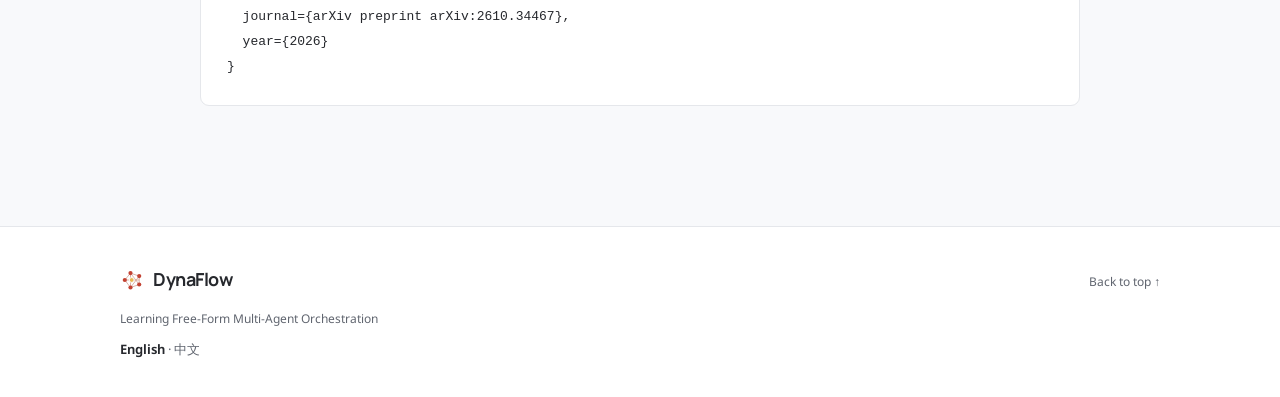
==== commit 76474470: "Add Hugging Face paper button with official icon" ====
--- a/index.html
+++ b/index.html
@@ -41,6 +41,7 @@
       <div class="resource-links" aria-label="Project resources">
         <a class="resource resource-public" data-resource="github" href="https://github.com/amiya-special/Dynaflow" target="_blank" rel="noopener noreferrer"><svg class="resource-icon brand-icon" viewBox="0 0 24 24" fill="currentColor" aria-hidden="true" focusable="false"><path d="M12 .297c-6.63 0-12 5.373-12 12 0 5.303 3.438 9.8 8.205 11.385.6.113.82-.258.82-.577 0-.285-.01-1.04-.015-2.04-3.338.724-4.042-1.61-4.042-1.61C4.422 18.07 3.633 17.7 3.633 17.7c-1.087-.744.084-.729.084-.729 1.205.084 1.838 1.236 1.838 1.236 1.07 1.835 2.809 1.305 3.495.998.108-.776.417-1.305.76-1.605-2.665-.3-5.466-1.332-5.466-5.93 0-1.31.465-2.38 1.235-3.22-.135-.303-.54-1.523.105-3.176 0 0 1.005-.322 3.3 1.23.96-.267 1.98-.399 3-.405 1.02.006 2.04.138 3 .405 2.28-1.552 3.285-1.23 3.285-1.23.645 1.653.24 2.873.12 3.176.765.84 1.23 1.91 1.23 3.22 0 4.61-2.805 5.625-5.475 5.92.42.36.81 1.096.81 2.22 0 1.606-.015 2.896-.015 3.286 0 .315.21.69.825.57C20.565 22.092 24 17.592 24 12.297c0-6.627-5.373-12-12-12"/></svg> GitHub</a>
         <a class="resource resource-public" data-resource="arxiv" href="https://arxiv.org/pdf/2610.34467" target="_blank" rel="noopener noreferrer"><svg class="resource-icon brand-icon" viewBox="0 0 24 24" fill="currentColor" aria-hidden="true" focusable="false"><path d="M3.8423 0a1.0037 1.0037 0 0 0-.922.6078c-.1536.3687-.0438.6275.2938 1.1113l6.9185 8.3597-1.0223 1.1058a1.0393 1.0393 0 0 0 .003 1.4229l1.2292 1.3135-5.4391 6.4444c-.2803.299-.4538.823-.2971 1.1986a1.0253 1.0253 0 0 0 .9585.635.9133.9133 0 0 0 .6891-.3405l5.783-6.126 7.4902 8.0051a.8527.8527 0 0 0 .6835.2597.9575.9575 0 0 0 .8777-.6138c.1577-.377-.017-.7502-.306-1.1407l-7.0518-8.3418 1.0632-1.13a.9626.9626 0 0 0 .0089-1.3165L4.6336.4639s-.3733-.4535-.768-.463zm0 .272h.0166c.2179.0052.4874.2715.5644.3639l.005.006.0052.0055 10.169 10.9905a.6915.6915 0 0 1-.0072.945l-1.0666 1.133-1.4982-1.7724-8.5994-10.39c-.3286-.472-.352-.6183-.2592-.841a.7307.7307 0 0 1 .6704-.4401Zm14.341 1.5701a.877.877 0 0 0-.6554.2418l-5.6962 6.1584 1.6944 1.8319 5.3089-6.5138c.3251-.4335.479-.6603.3247-1.0292a1.1205 1.1205 0 0 0-.9763-.689zm-7.6557 12.2823 1.3186 1.4135-5.7864 6.1295a.6494.6494 0 0 1-.4959.26.7516.7516 0 0 1-.706-.4669c-.1119-.2682.0359-.6864.2442-.9083l.0051-.0055.0047-.0055z"/></svg> arXiv</a>
+        <a class="resource resource-public" data-resource="huggingface" href="https://huggingface.co/papers/2610.34467" target="_blank" rel="noopener noreferrer"><img class="resource-icon brand-icon" src="assets/huggingface.svg" alt="" width="18" height="18" aria-hidden="true"> Hugging Face</a>
         <a class="resource resource-primary" href="#code"><svg class="resource-icon " viewBox="0 0 24 24" fill="none" stroke="currentColor" stroke-width="1.8" stroke-linecap="round" stroke-linejoin="round" aria-hidden="true" focusable="false"><rect x="3" y="4" width="18" height="16" rx="3"/><path d="m7 9 3 3-3 3m6 0h4"/></svg> Code</a>
         <a class="resource" href="#cases"><svg class="resource-icon " viewBox="0 0 24 24" fill="none" stroke="currentColor" stroke-width="1.8" stroke-linecap="round" stroke-linejoin="round" aria-hidden="true" focusable="false"><rect x="3" y="3" width="7" height="7" rx="1.5"/><rect x="14" y="3" width="7" height="7" rx="1.5"/><rect x="3" y="14" width="7" height="7" rx="1.5"/><rect x="14" y="14" width="7" height="7" rx="1.5"/></svg> Case studies</a>
         <a class="resource" href="#citation" data-citation-link><svg class="resource-icon " viewBox="0 0 24 24" fill="none" stroke="currentColor" stroke-width="1.8" stroke-linecap="round" stroke-linejoin="round" aria-hidden="true" focusable="false"><path d="M10 5H4v7h5c0 4-2 6-5 7m16-14h-6v7h5c0 4-2 6-5 7"/></svg> Cite</a>
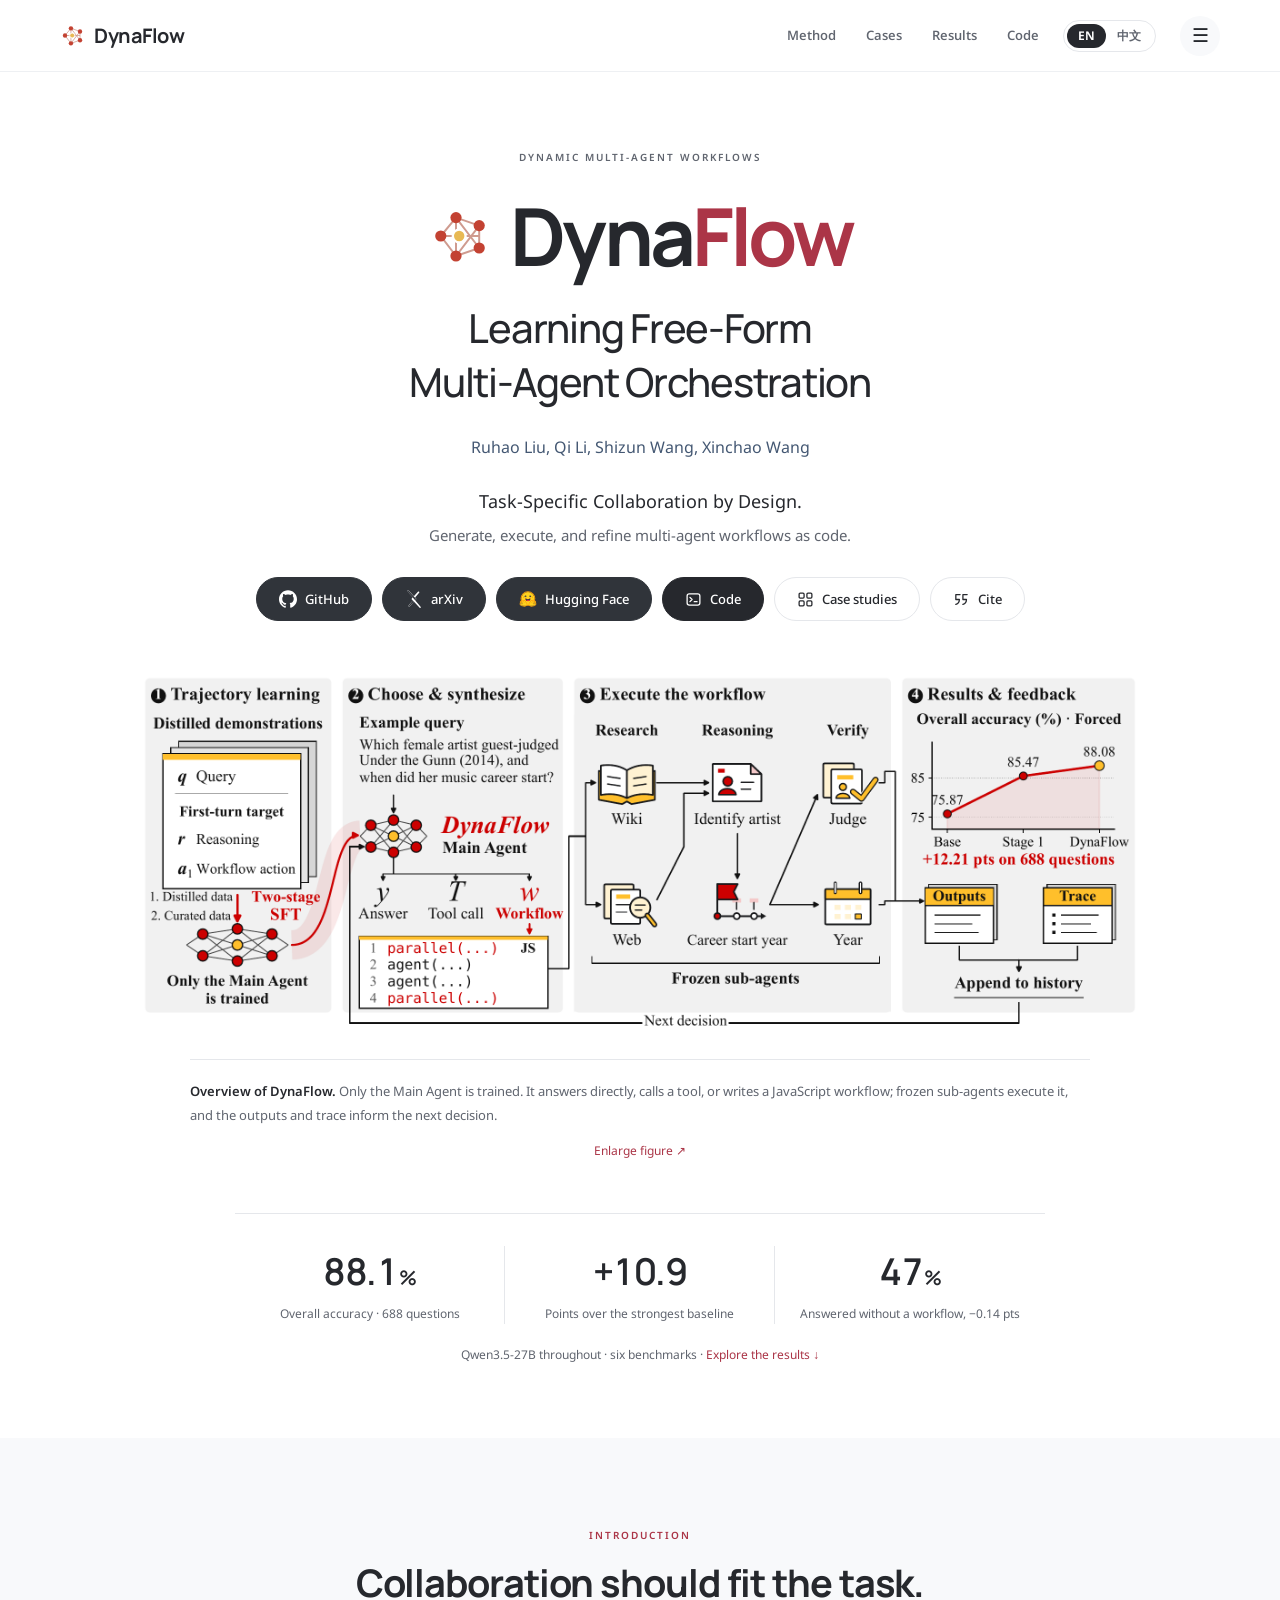
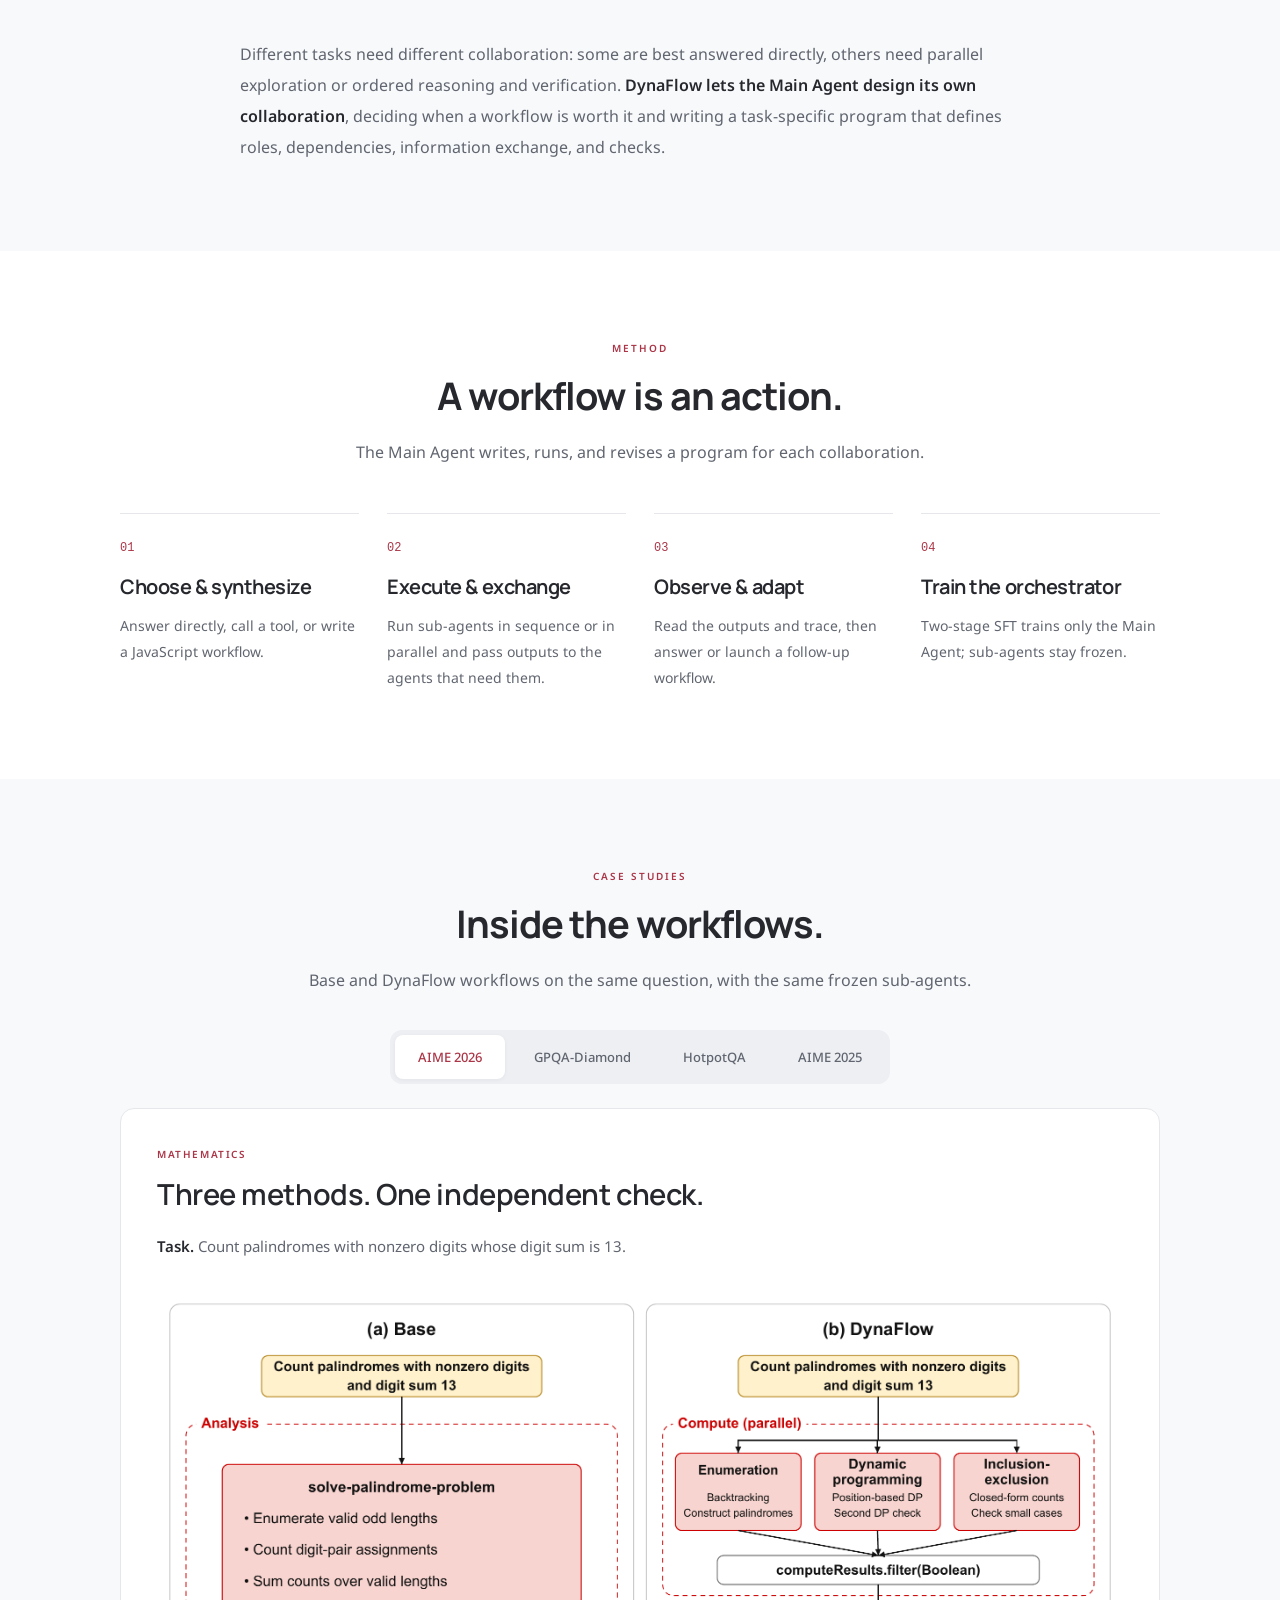
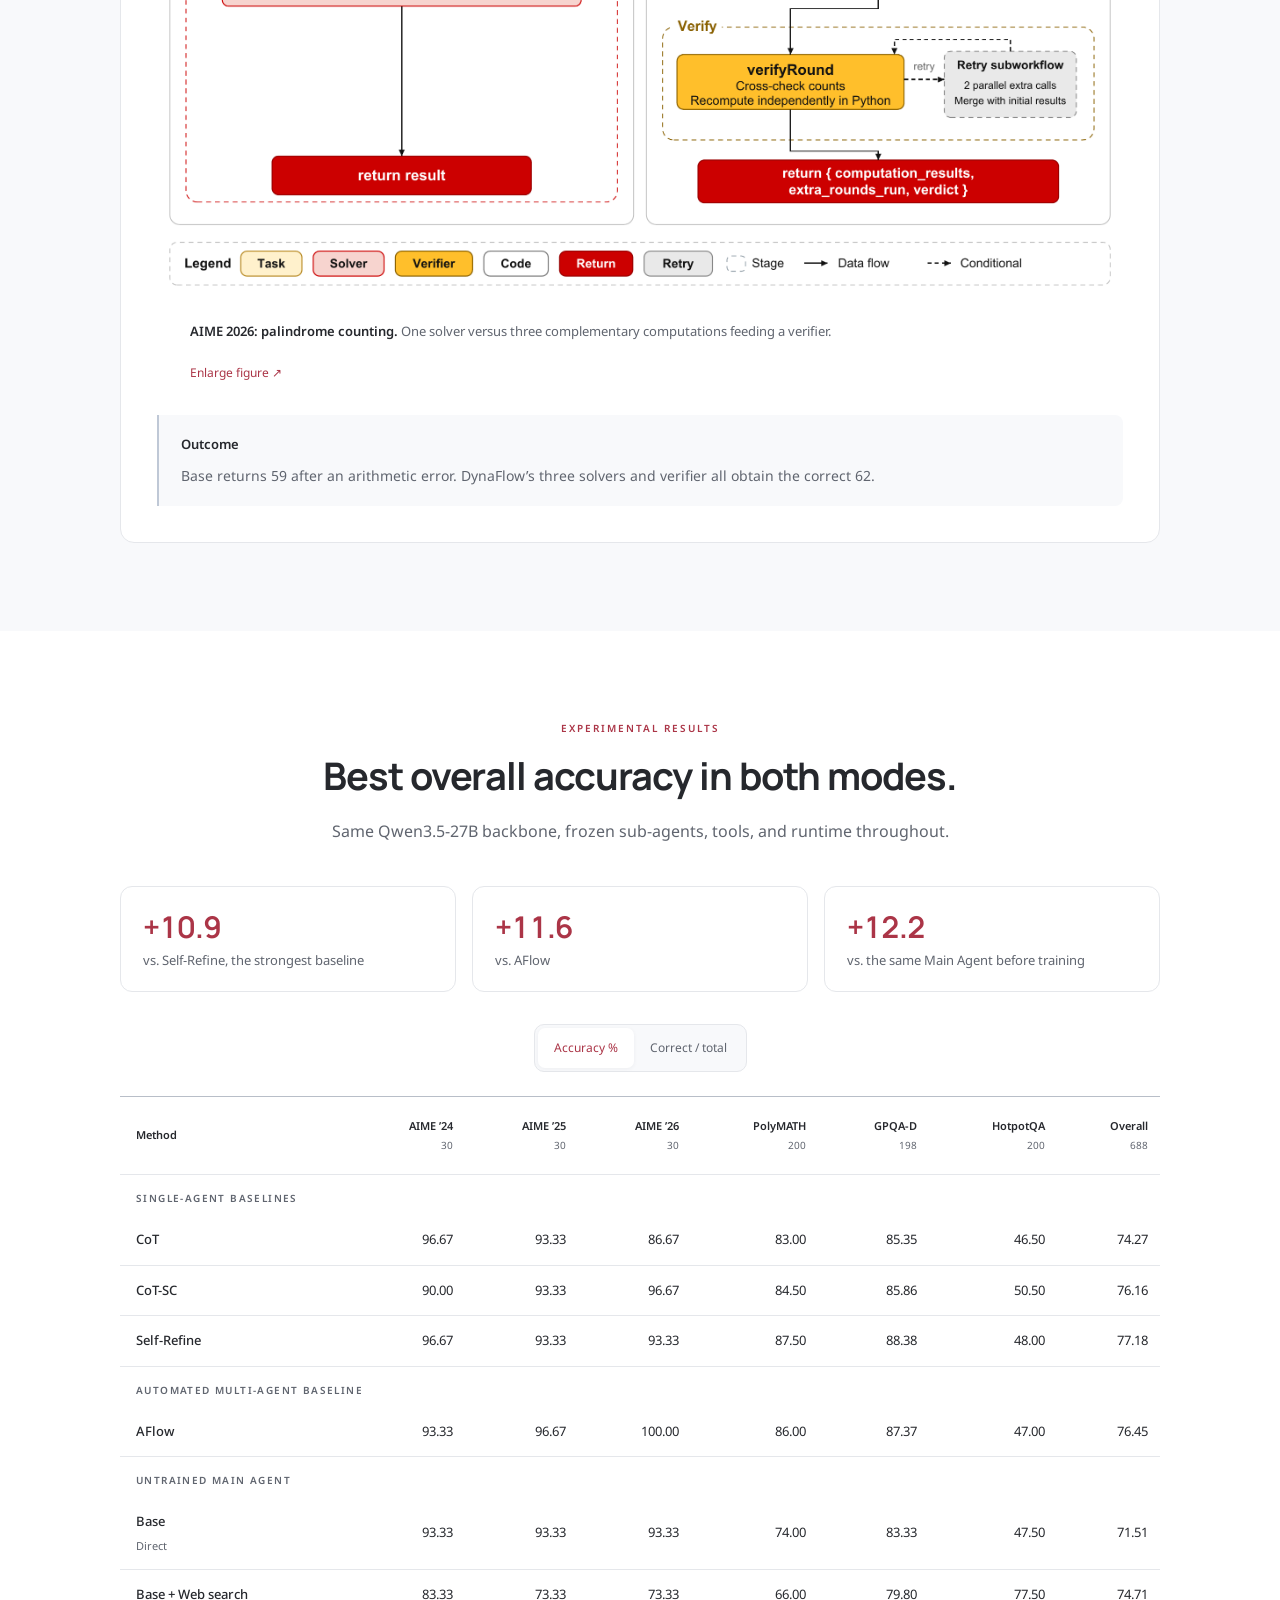
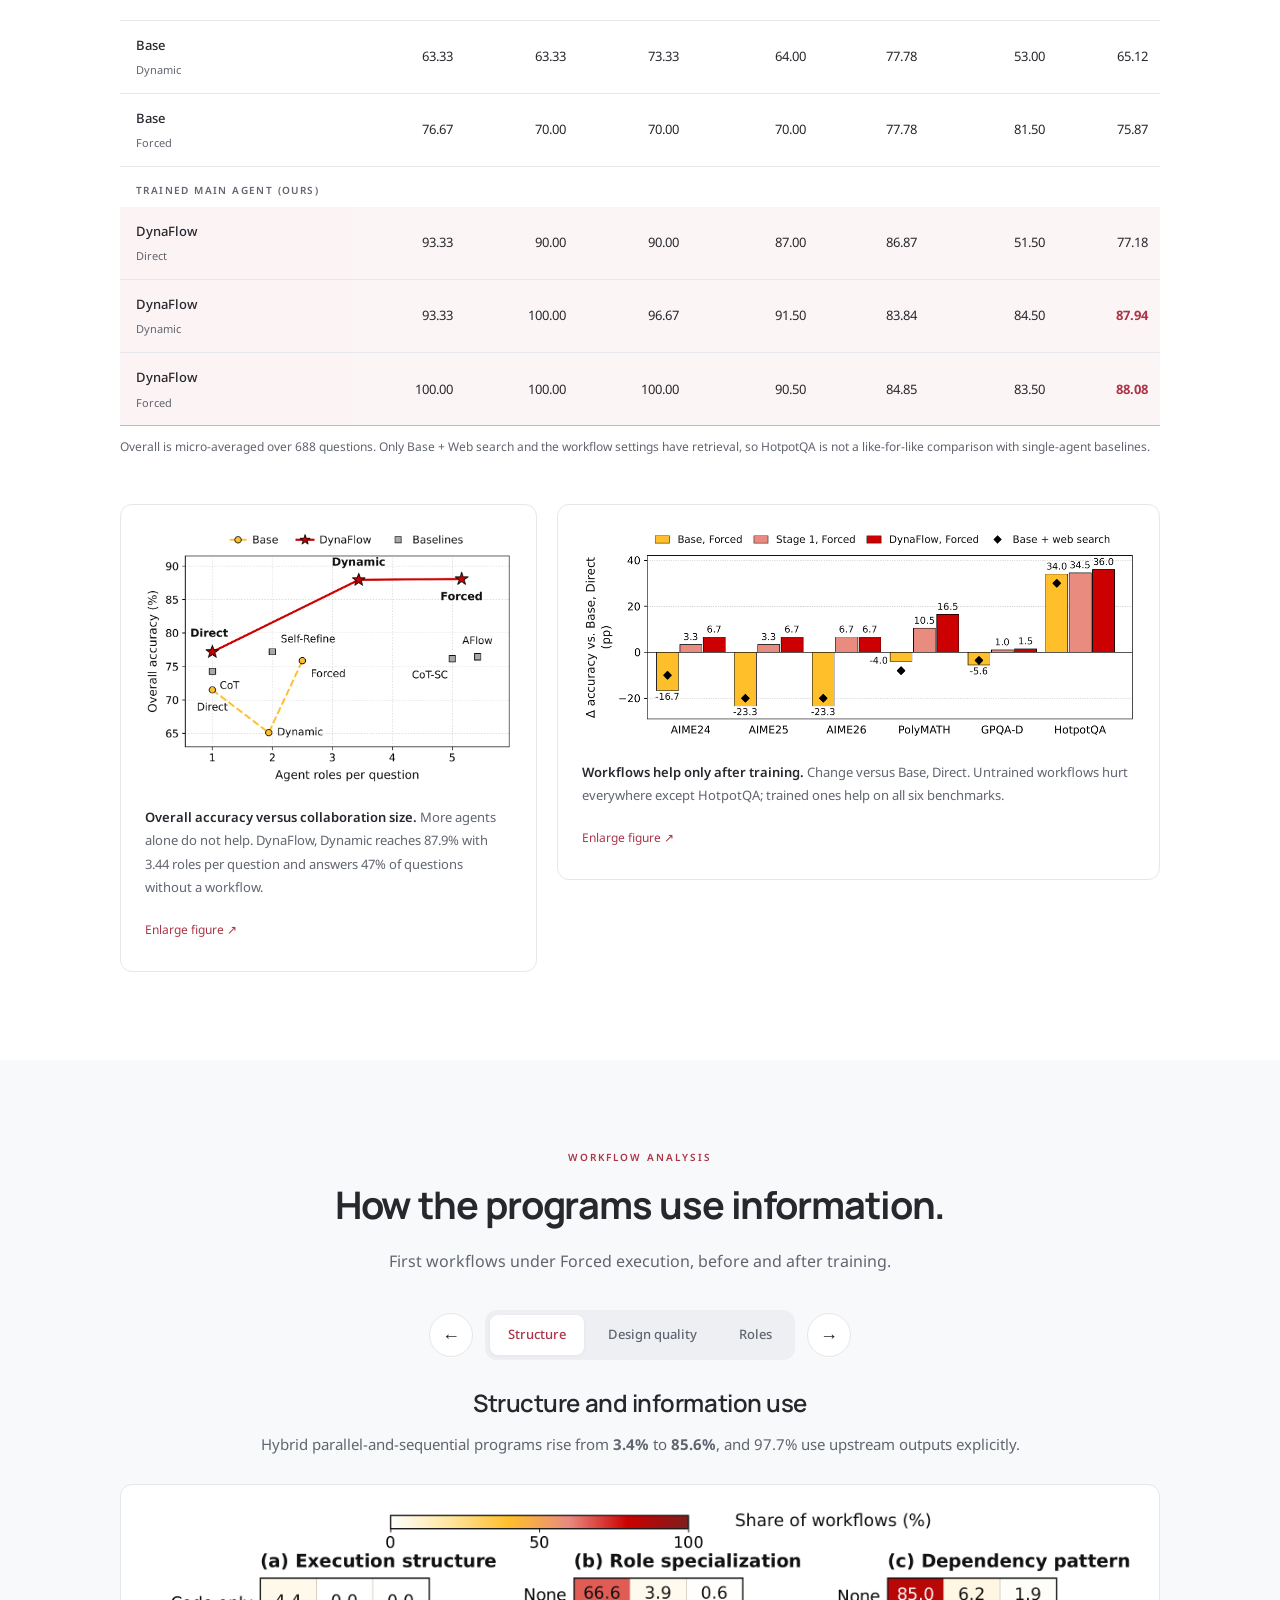
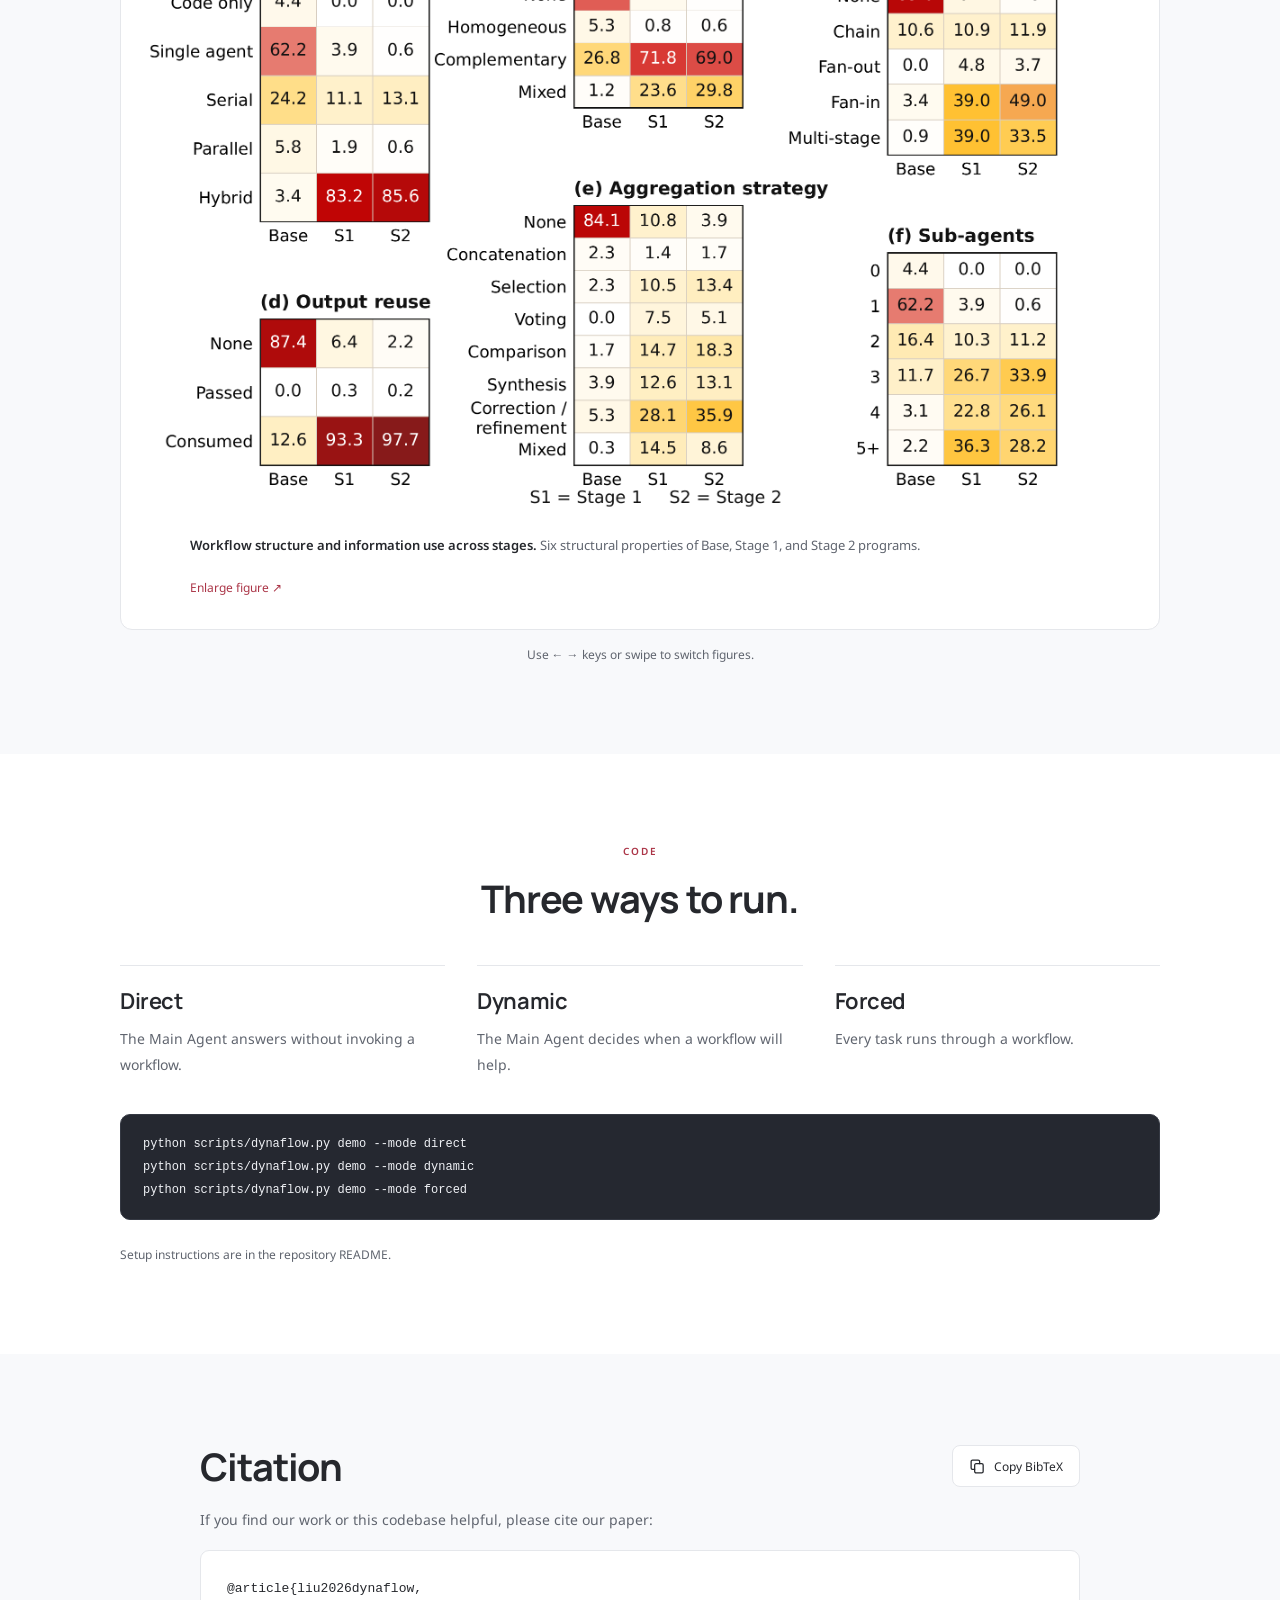
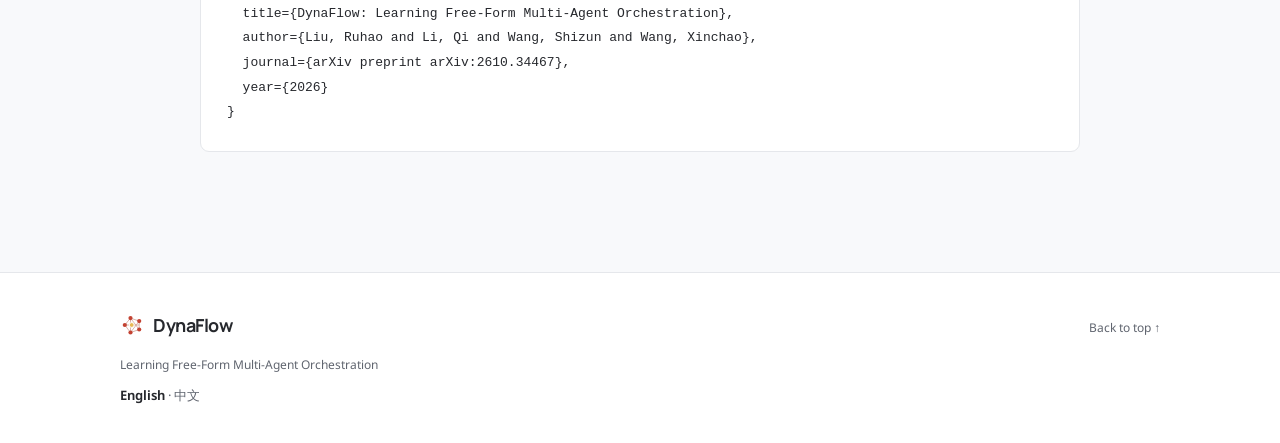
==== commit 9f84c71e: "Show all three run commands and clarify Direct mode" ====
--- a/index.html
+++ b/index.html
@@ -195,11 +195,13 @@
         <div class="section-kicker">CODE</div>
         <div class="runtime-heading"><h2>Three ways to run.</h2></div>
         <div class="runtime-modes">
-          <article><h3>Direct</h3><p>The Main Agent answers without tools.</p></article>
+          <article><h3>Direct</h3><p>The Main Agent answers without invoking a workflow.</p></article>
           <article><h3>Dynamic</h3><p>The Main Agent decides when a workflow will help.</p></article>
           <article><h3>Forced</h3><p>Every task runs through a workflow.</p></article>
         </div>
-        <div class="code-panel code-single"><pre tabindex="0" aria-label="Run command"><code>python scripts/dynaflow.py demo --mode dynamic</code></pre></div>
+        <div class="code-panel code-single"><pre tabindex="0" aria-label="Run command"><code>python scripts/dynaflow.py demo --mode direct
+python scripts/dynaflow.py demo --mode dynamic
+python scripts/dynaflow.py demo --mode forced</code></pre></div>
         <p class="runtime-note">Setup instructions are in the repository README.</p>
       </div>
     </section>
--- a/assets/editorial.css
+++ b/assets/editorial.css
@@ -324,4 +324,4 @@
 :lang(zh) h2, :lang(zh) h3, :lang(zh) .subtitle { letter-spacing: 0; }
 :lang(zh) .section-kicker, :lang(zh) .eyebrow, :lang(zh) .case-label { letter-spacing: 3px; }
 :lang(zh) p, :lang(zh) figcaption { text-align: justify; }
-:lang(zh) .section-lead, :lang(zh) .hero-summary, :lang(zh) .carousel.is-ready .analysis-block>p, :lang(zh) .metric-note, :lang(zh) .mobile-hint, :lang(zh) .carousel-hint { text-align: center; }
+:lang(zh) .authors, :lang(zh) .section-lead, :lang(zh) .hero-summary, :lang(zh) .carousel.is-ready .analysis-block>p, :lang(zh) .metric-note, :lang(zh) .mobile-hint, :lang(zh) .carousel-hint { text-align: center; }
